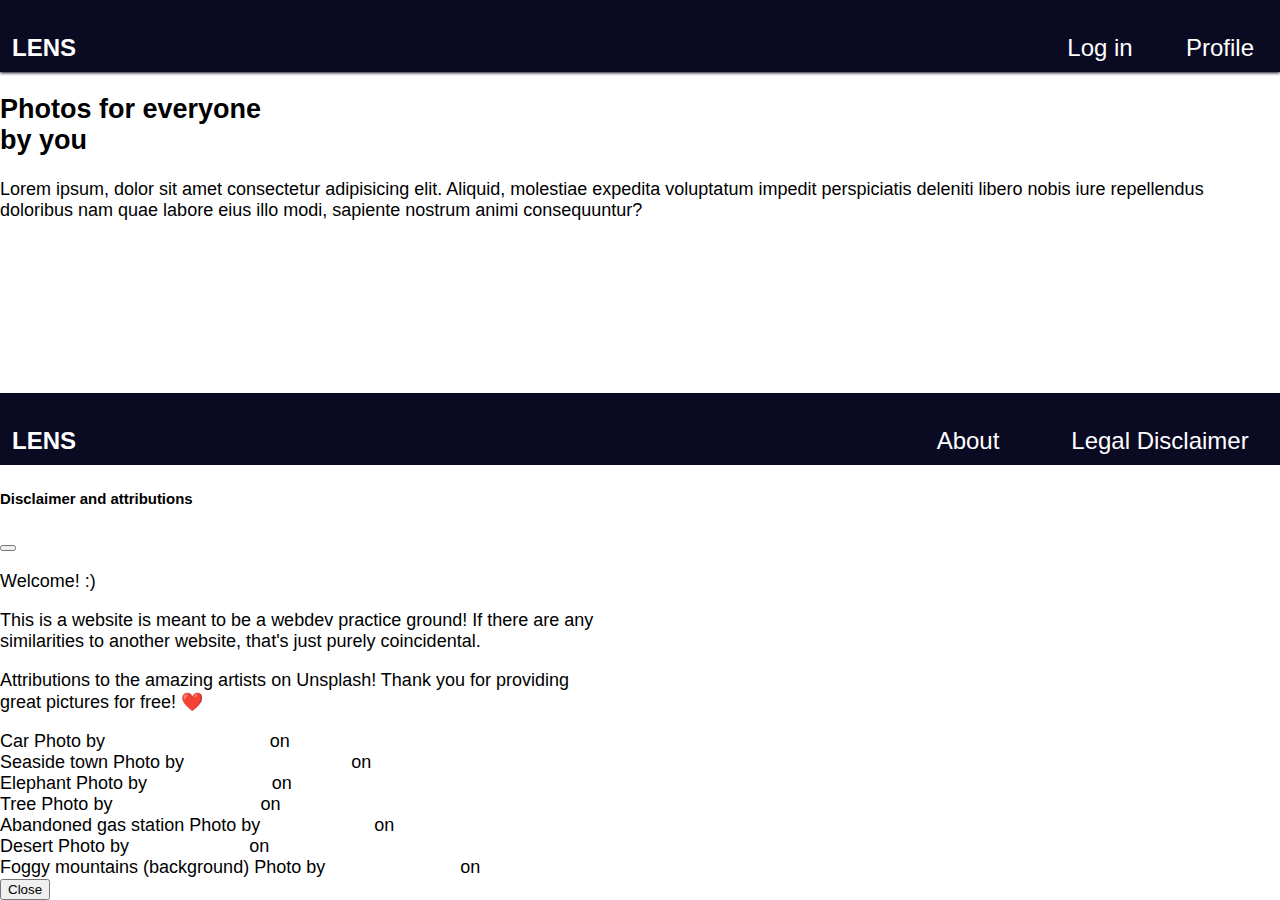
==== about.html @ c486f2ba "new pictures for about.html" ====
<!DOCTYPE html>

<html>

    <head>
        <meta charset="utf-8">
        <meta http-equiv="X-UA-Compatible" content="IE=edge">
        <title>LENS</title>
        <link rel="icon" type="image/x-icon" href="assets/pictures/favicon-camera.ico">
        <meta name="description" content="">
        <meta name="viewport" content="width=device-width, initial-scale=1">
        <link href="https://cdn.jsdelivr.net/npm/bootstrap@5.0.2/dist/css/bootstrap.min.css" rel="stylesheet" 
        integrity="sha384-EVSTQN3/azprG1Anm3QDgpJLIm9Nao0Yz1ztcQTwFspd3yD65VohhpuuCOmLASjC" crossorigin="anonymous">
        <link rel="stylesheet" href="style.css">
    </head>

    <body id="about-body">

        <nav id="nav">
            <ul class="nav-items">
                <li>
                    <p id="nav-logo"><a href="index.html">LENS</a></p>
                </li>
                <li>
                    <p>Log in</p>
                </li>
                <li>
                    <p>Profile</p>
                </li>
            </ul>
        </nav>

        <main class="main-content">

            <div class="row">
                <div class="col-3"></div>
                <div class="col-6">
                    <h2>Photos for everyone<br>by you</h2>
                    <p>Lorem ipsum, dolor sit amet consectetur adipisicing elit. 
                        Aliquid, molestiae expedita voluptatum impedit perspiciatis deleniti libero nobis iure repellendus doloribus 
                        nam quae labore eius illo modi, sapiente nostrum animi consequuntur?</p>
                </div>
                <div class="col-3"></div>
            </div>

        </main>

        <footer class="footer">
            <ul class="footer-items">
                <li>
                    <p>LENS</p>
                </li>
                <li>
                    <p id="footer-about">About</p>
                </li>
                <li> 
                    <p id="footer-legal" data-bs-toggle="modal" data-bs-target="#exampleModal">Legal Disclaimer</p>
                </li>
            </ul>
        </footer>
        <!-- Modal -->
        <div class="modal fade" id="exampleModal" tabindex="-1" aria-labelledby="exampleModalLabel" aria-hidden="true">
            <div class="modal-dialog">
                <div class="modal-content">
                    <div class="modal-header">
                        <h5 class="modal-title" id="exampleModalLabel">Disclaimer and attributions</h5>
                        <button type="button" class="btn-close" data-bs-dismiss="modal" aria-label="Close"></button>
                    </div>
                    <div class="modal-body">
                        <p>Welcome! :)</p>
                        <p>
                            This is a website is meant to be a webdev practice ground!
                            If there are any similarities to another website, that's just purely coincidental.
                        </p>
                        <p>
                            Attributions to the amazing artists on Unsplash!
                            Thank you for providing great pictures for free! &#10084;&#65039;
                        </p>
                        <!-- attributions for the pictures -->
                        Car
                        Photo by <a href="https://unsplash.com/@eugene_tkachenko?utm_source=unsplash&utm_medium=referral&utm_content=creditCopyText">Eugene Tkachenko</a> on 
                        <a href="https://unsplash.com/?utm_source=unsplash&utm_medium=referral&utm_content=creditCopyText">Unsplash</a>
                        <br>
                        Seaside town
                        Photo by <a href="https://unsplash.com/@damiano_baschiera?utm_source=unsplash&utm_medium=referral&utm_content=creditCopyText">Damiano Baschiera</a> on
                        <a href="https://unsplash.com/?utm_source=unsplash&utm_medium=referral&utm_content=creditCopyText">Unsplash</a>
                        <br>
                        Elephant
                        Photo by <a href="https://unsplash.com/@viditgoswami?utm_source=unsplash&utm_medium=referral&utm_content=creditCopyText">Vidit Goswami</a> on
                        <a href="https://unsplash.com/?utm_source=unsplash&utm_medium=referral&utm_content=creditCopyText">Unsplash</a>
                        <br>
                        Tree
                        Photo by <a href="https://unsplash.com/@christianbuehner?utm_source=unsplash&utm_medium=referral&utm_content=creditCopyText">christian buehner</a> on 
                        <a href="https://unsplash.com/?utm_source=unsplash&utm_medium=referral&utm_content=creditCopyText">Unsplash</a>
                        <br>
                        Abandoned gas station
                        Photo by <a href="https://unsplash.com/@joshwithers?utm_source=unsplash&utm_medium=referral&utm_content=creditCopyText">Josh Withers</a> on 
                        <a href="https://unsplash.com/?utm_source=unsplash&utm_medium=referral&utm_content=creditCopyText">Unsplash</a>
                        <br>
                        Desert
                        Photo by <a href="https://unsplash.com/@hasanalmasi?utm_source=unsplash&utm_medium=referral&utm_content=creditCopyText">Hasan Almasi</a> on 
                        <a href="https://unsplash.com/?utm_source=unsplash&utm_medium=referral&utm_content=creditCopyText">Unsplash</a>
                        <br>
                        Foggy mountains (background)
                        Photo by <a href="https://unsplash.com/@samferrara?utm_source=unsplash&utm_medium=referral&utm_content=creditCopyText">Samuel Ferrara</a> on 
                        <a href="https://unsplash.com/?utm_source=unsplash&utm_medium=referral&utm_content=creditCopyText">Unsplash</a>

                    </div>
                    <div class="modal-footer">
                        <button type="button" class="btn btn-secondary" data-bs-dismiss="modal">Close</button>
                    </div>
                </div>
            </div>
        </div>

        <script src="https://cdn.jsdelivr.net/npm/bootstrap@5.0.2/dist/js/bootstrap.bundle.min.js" 
        integrity="sha384-MrcW6ZMFYlzcLA8Nl+NtUVF0sA7MsXsP1UyJoMp4YLEuNSfAP+JcXn/tWtIaxVXM" crossorigin="anonymous"></script>  

    </body>
</html>
---- style.css ----
body, html {
    margin: 0;
    font-family: Helvetica, Arial, sans-serif;
    font-size: 18px;
    height: 100%;
    display: flex;
    flex-direction: column;
}

body {
    background-image: url("assets/pictures/samuel-ferrara-1527pjeb6jg-unsplash.webp");
}

a {
    text-decoration: none;
    color: white;
}

nav {
    position: sticky;
    top: 0;
    box-shadow: 0px 1px 3px 0px #0a0a23;
}

#about-body {
    background-image: none;
}

.nav-items, .footer-items {
    margin: 0;
    padding: 10px 0px 10px 0px;
    list-style: none;
    background-color: #0a0a23;
    color: white;
    display: flex;
}

.nav-items p, .footer-items p {
    margin-bottom: auto;
}

.nav-items p:hover, .footer-items p:hover, .footer-items a:hover, .nav-items a:hover {
    color: #4f9cff;
    transition-duration: 0.5s;
}

.nav-items li, .footer-items li {
    display: inline-flex;
    flex-grow: 1;
    font-size: 24px;
}

.nav-items li:first-child, .footer-items li:first-child {
    justify-content: flex-start;
    padding-left: 0.5em;
    font-weight: 700;
}

.nav-items li:not(:first-child) {
    justify-content: center;
    max-width: 5em;
}

.main-content {
    flex: 1 0 auto;
}

.footer-items li:not(:first-child) {
    justify-content: center;
}

.footer-items li:nth-child(2) {
    max-width: 6em;
}

.footer-items li:last-child {
    max-width: 10em;
}

#footer-legal, #footer-about {
    margin-bottom: auto;
}

#footer-legal:hover, #footer-about:hover, #nav-logo:hover {
    cursor: pointer;
}

.modal-dialog {
    max-width: 600px;
}

.text-middle {
    color: white;
    font-size: 2em;
    font-weight: 800;
    text-align: center;
}

.img-thumbnail {
    background-color: rgba(240, 240, 240, 0.85);
    box-shadow: 0px 0px 10px 0px #0a0a23;
}
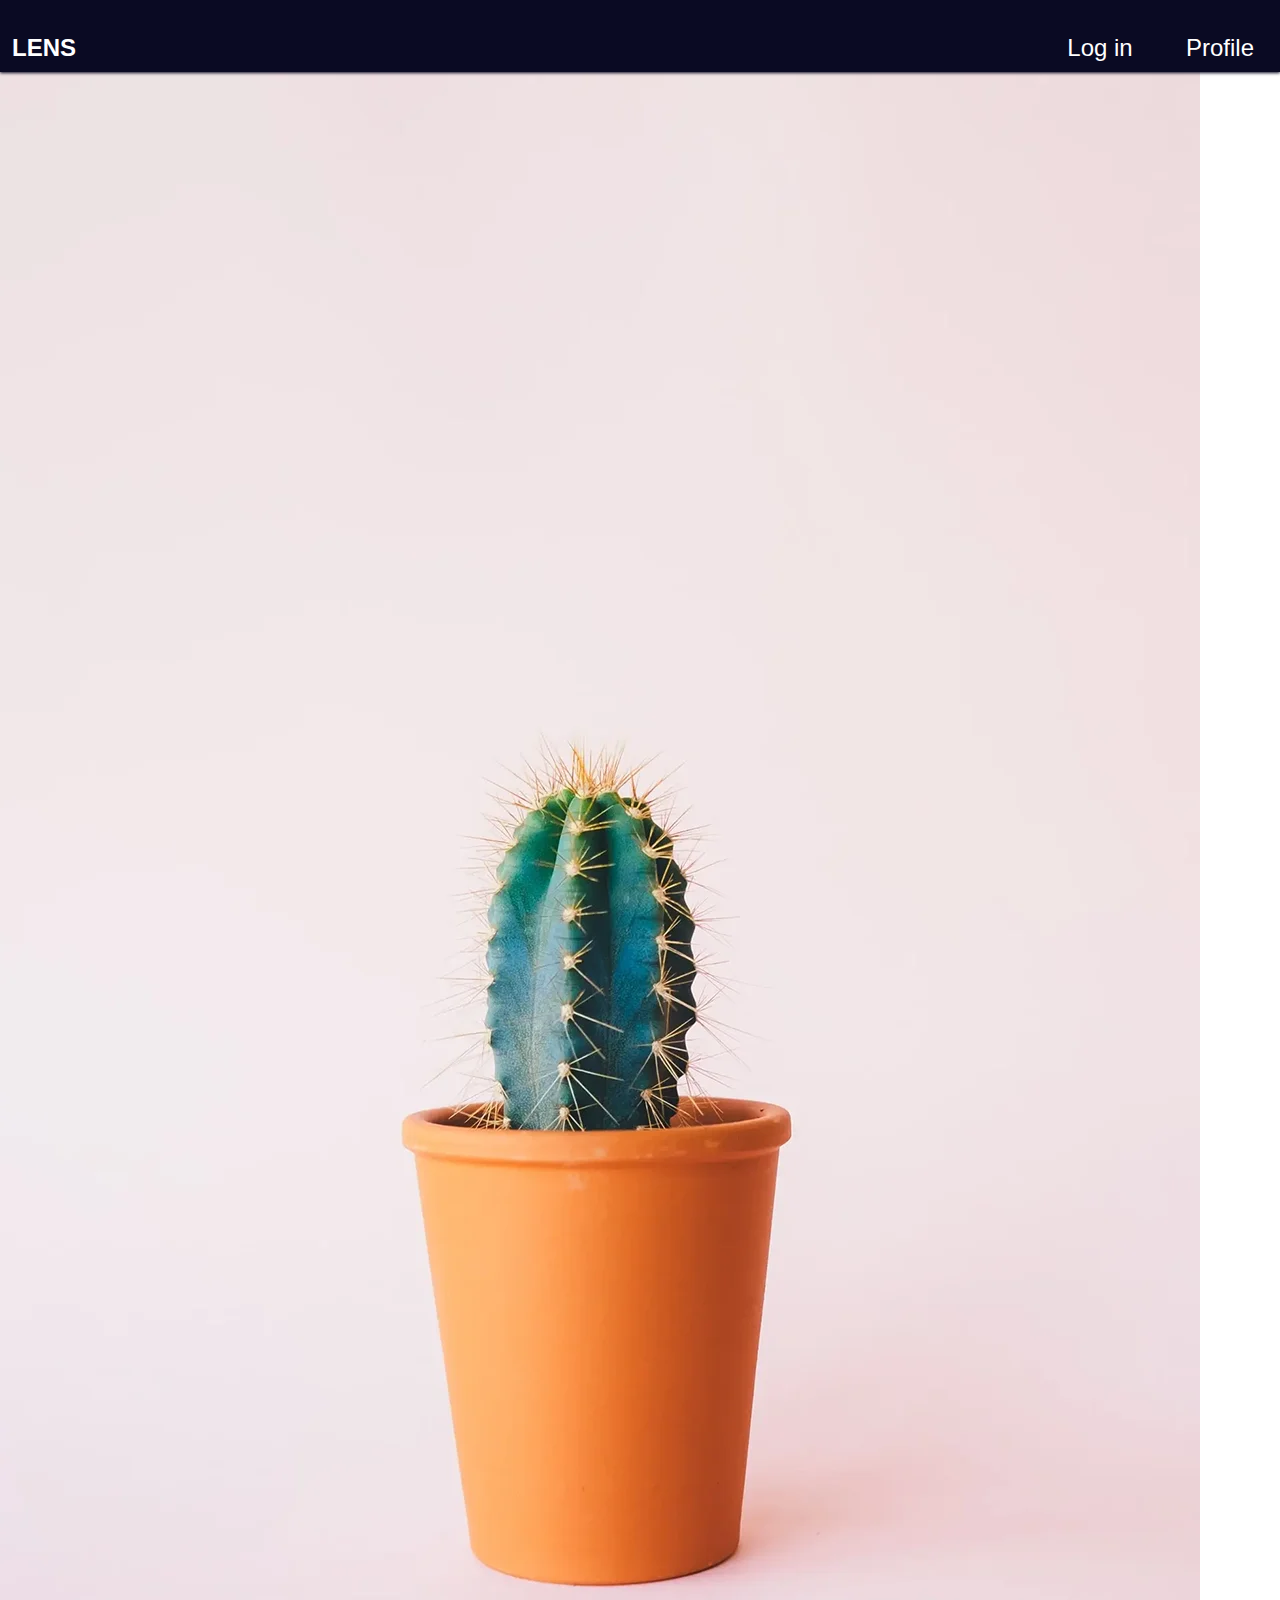
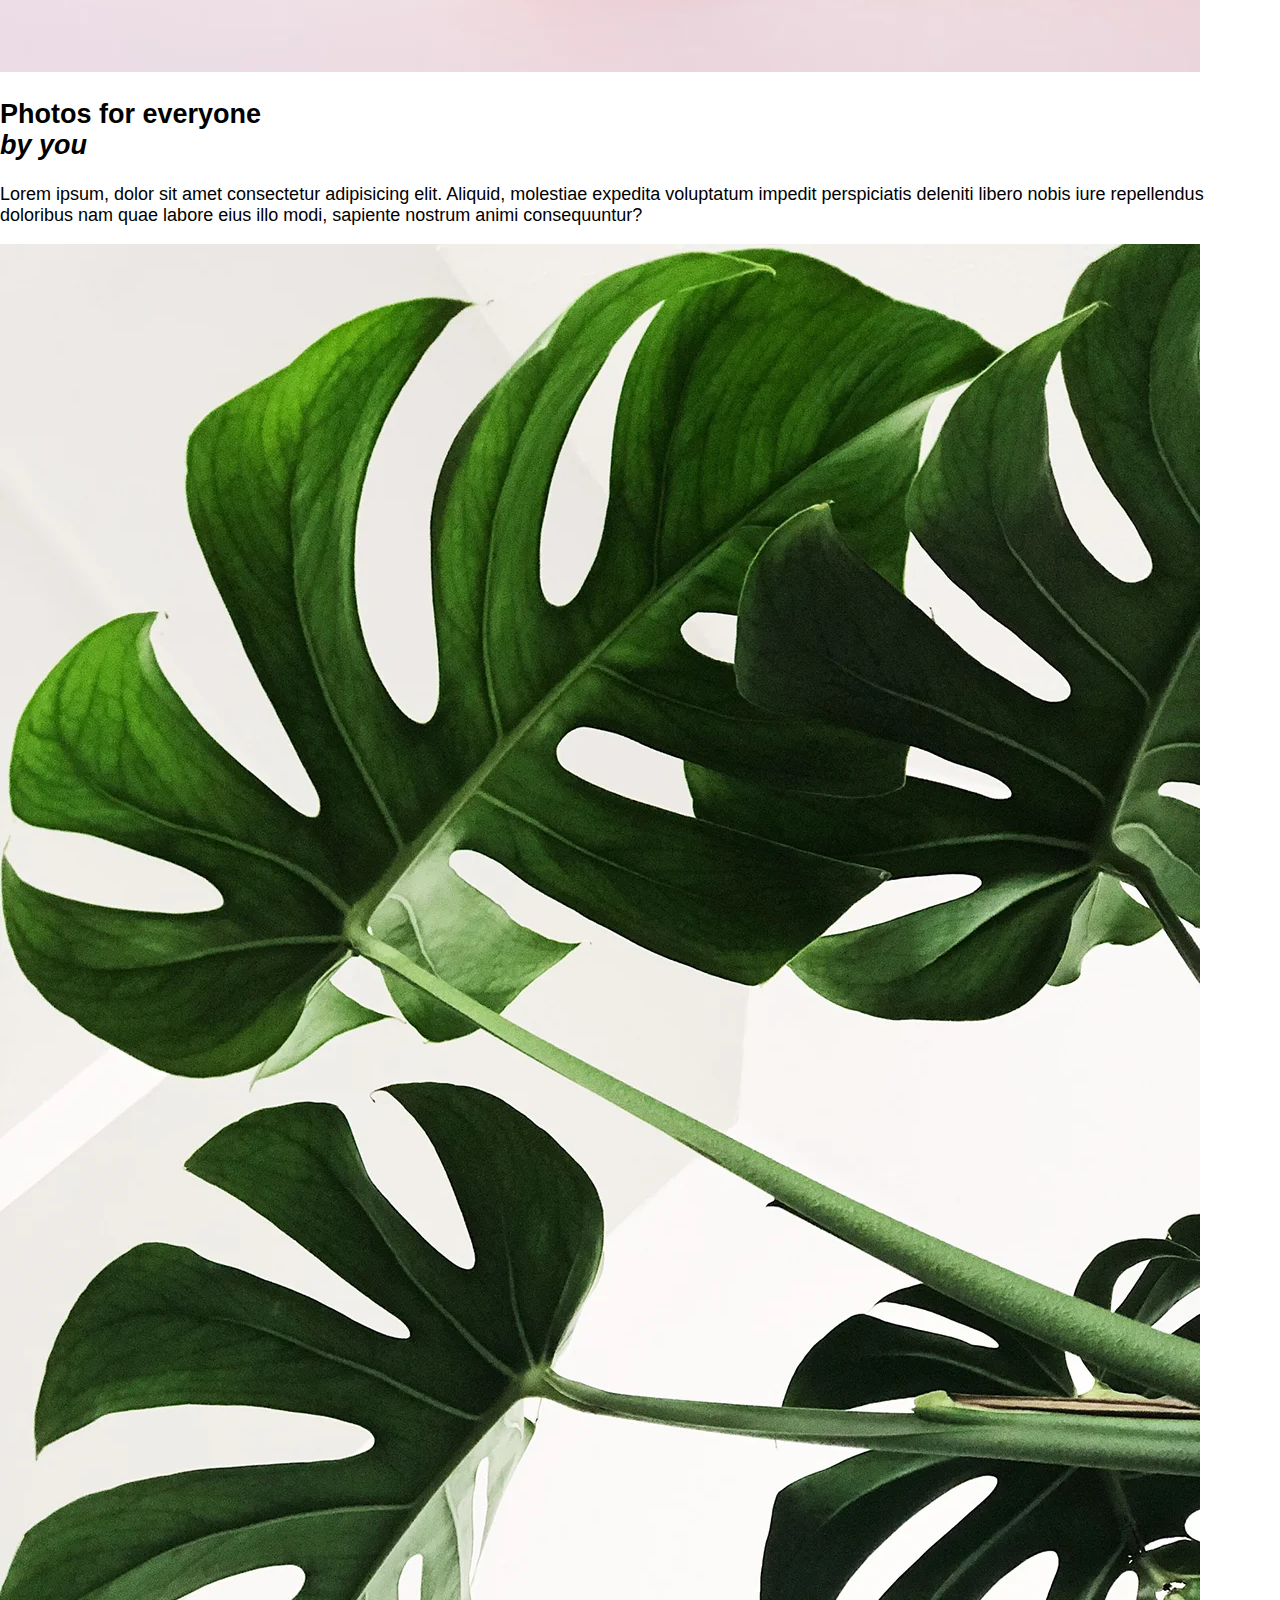
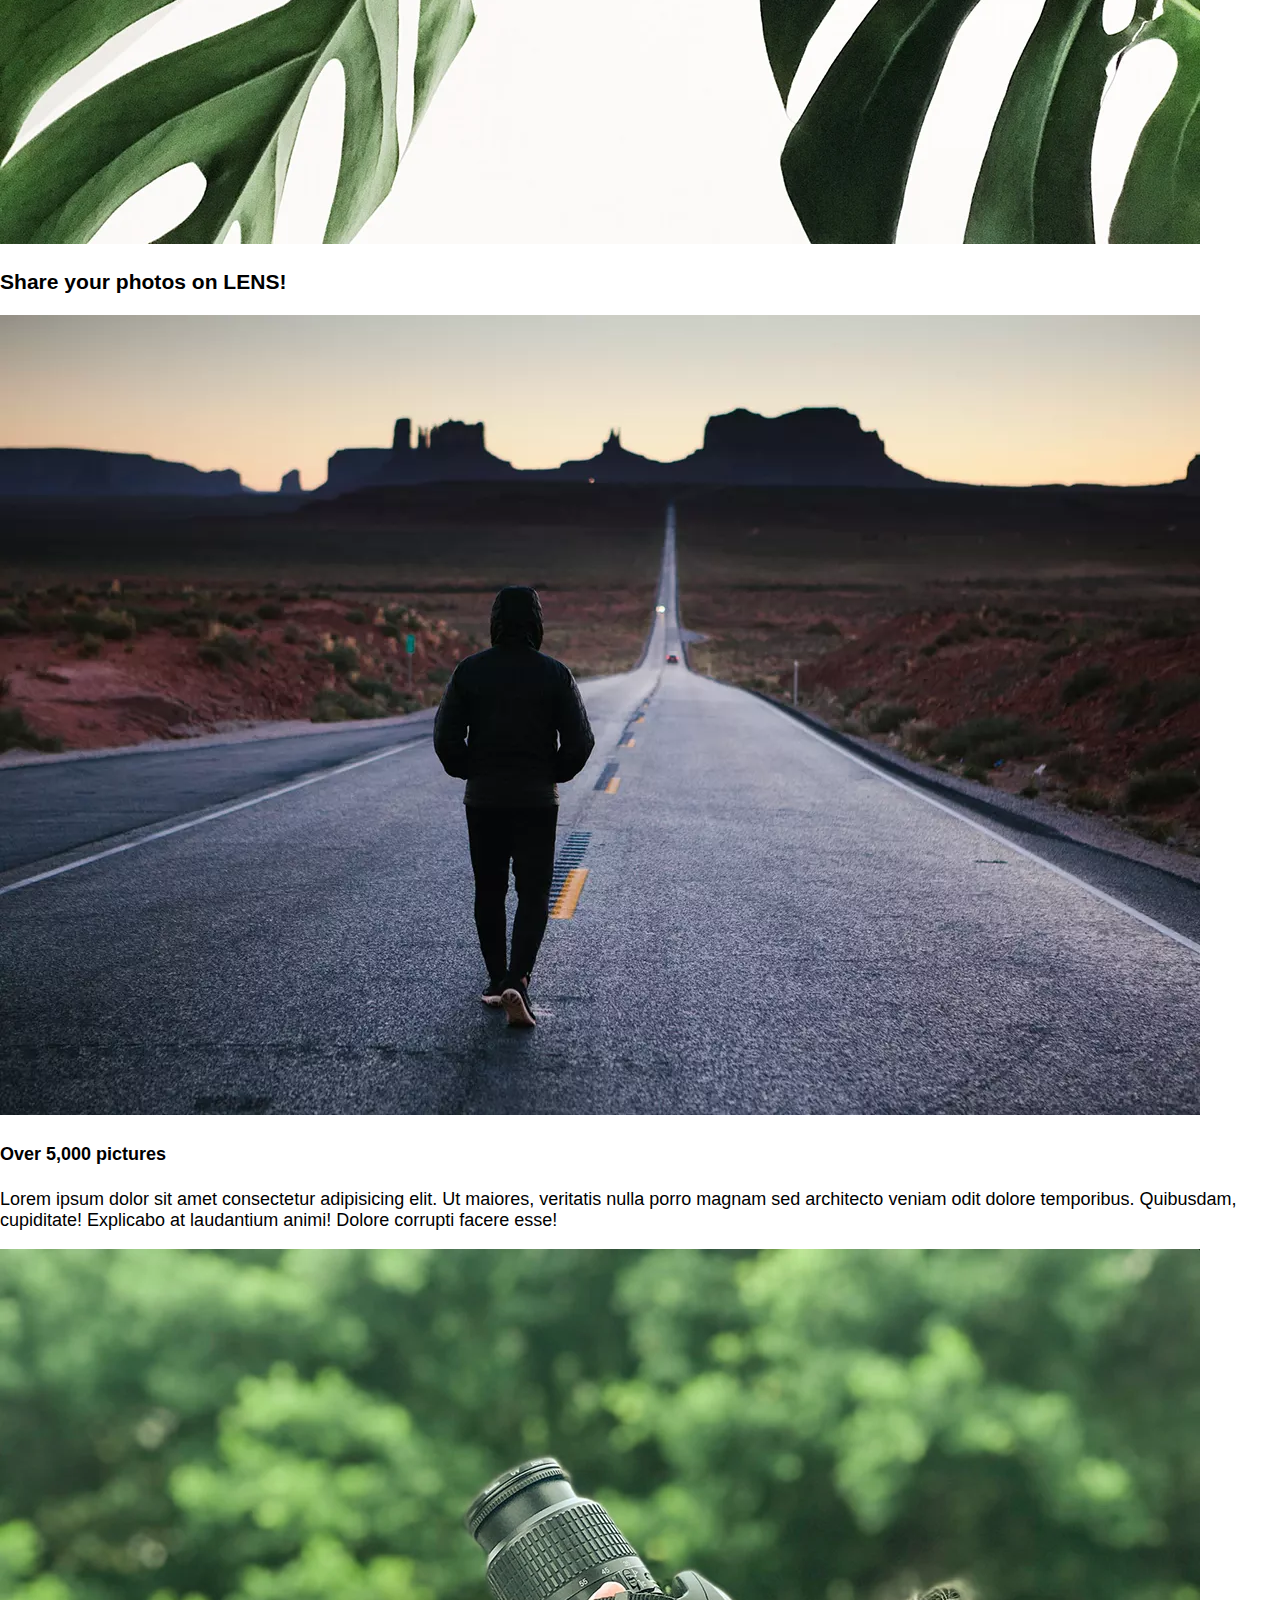
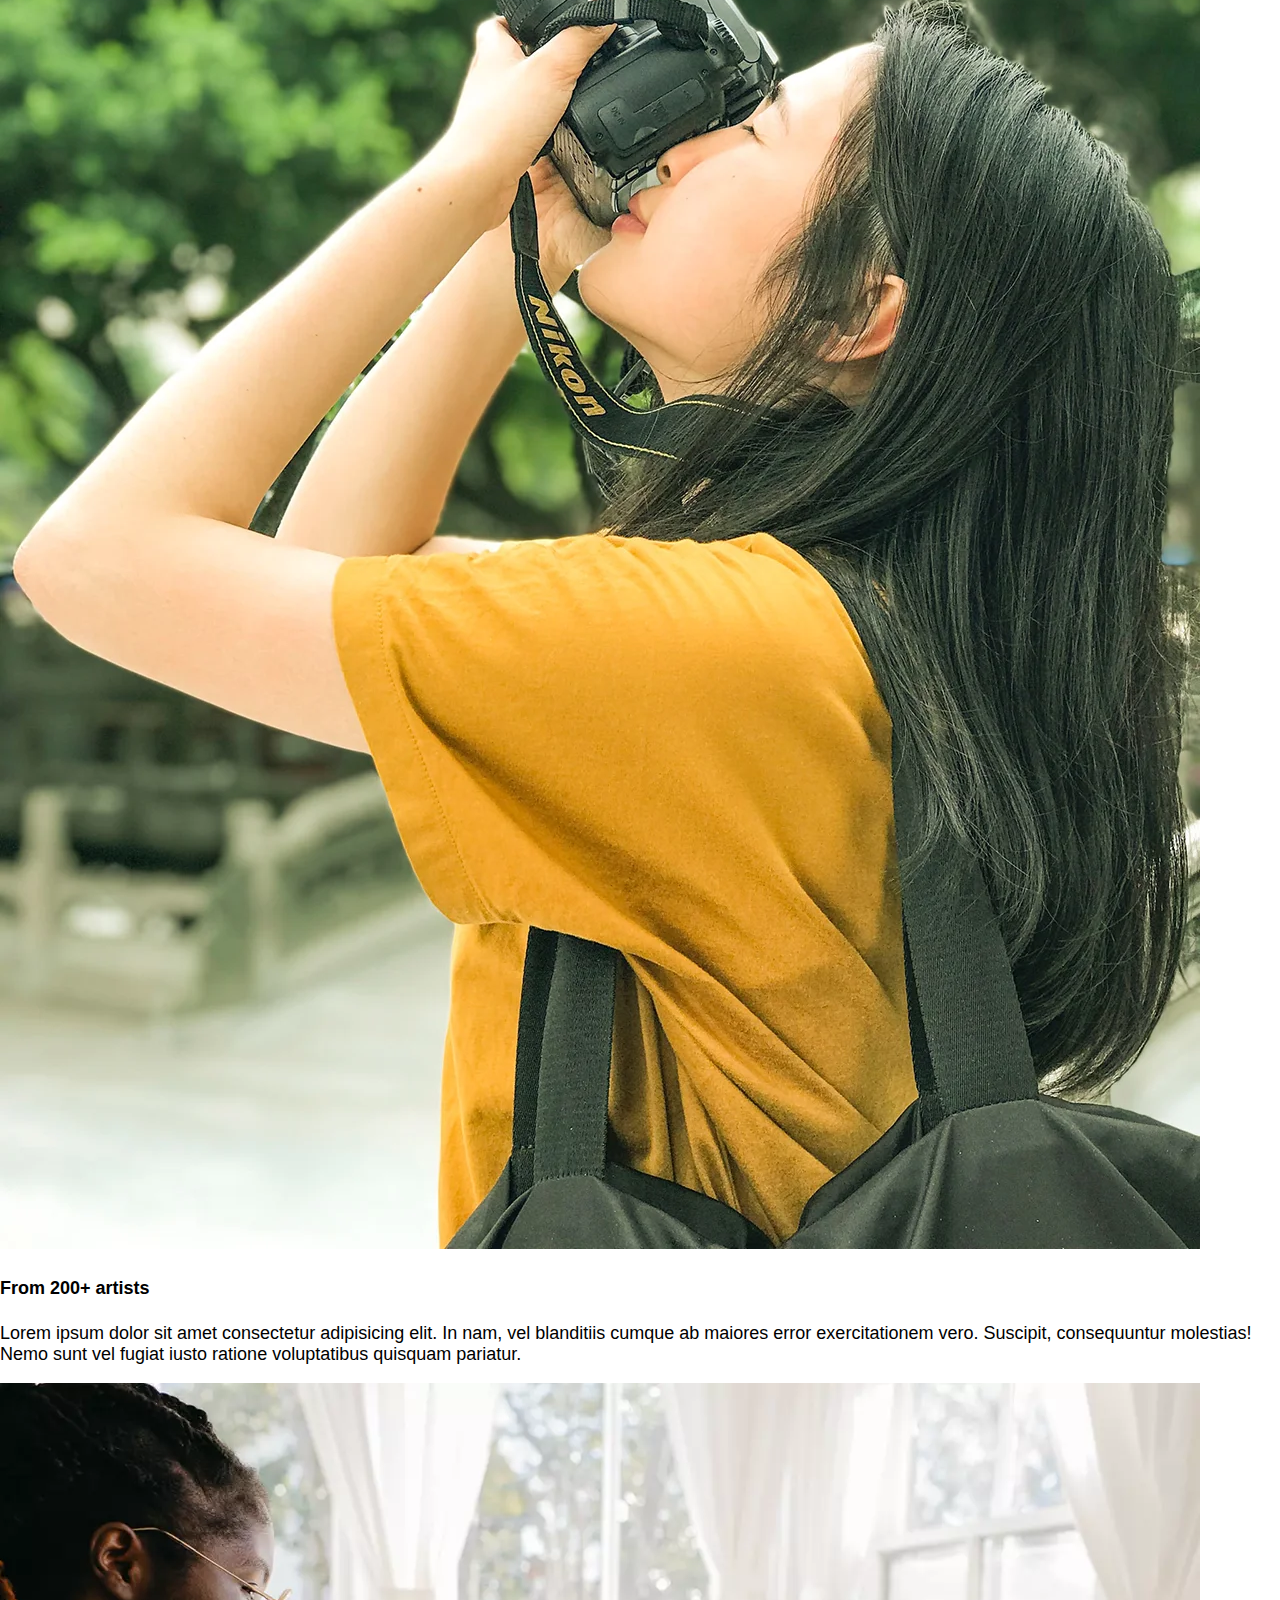
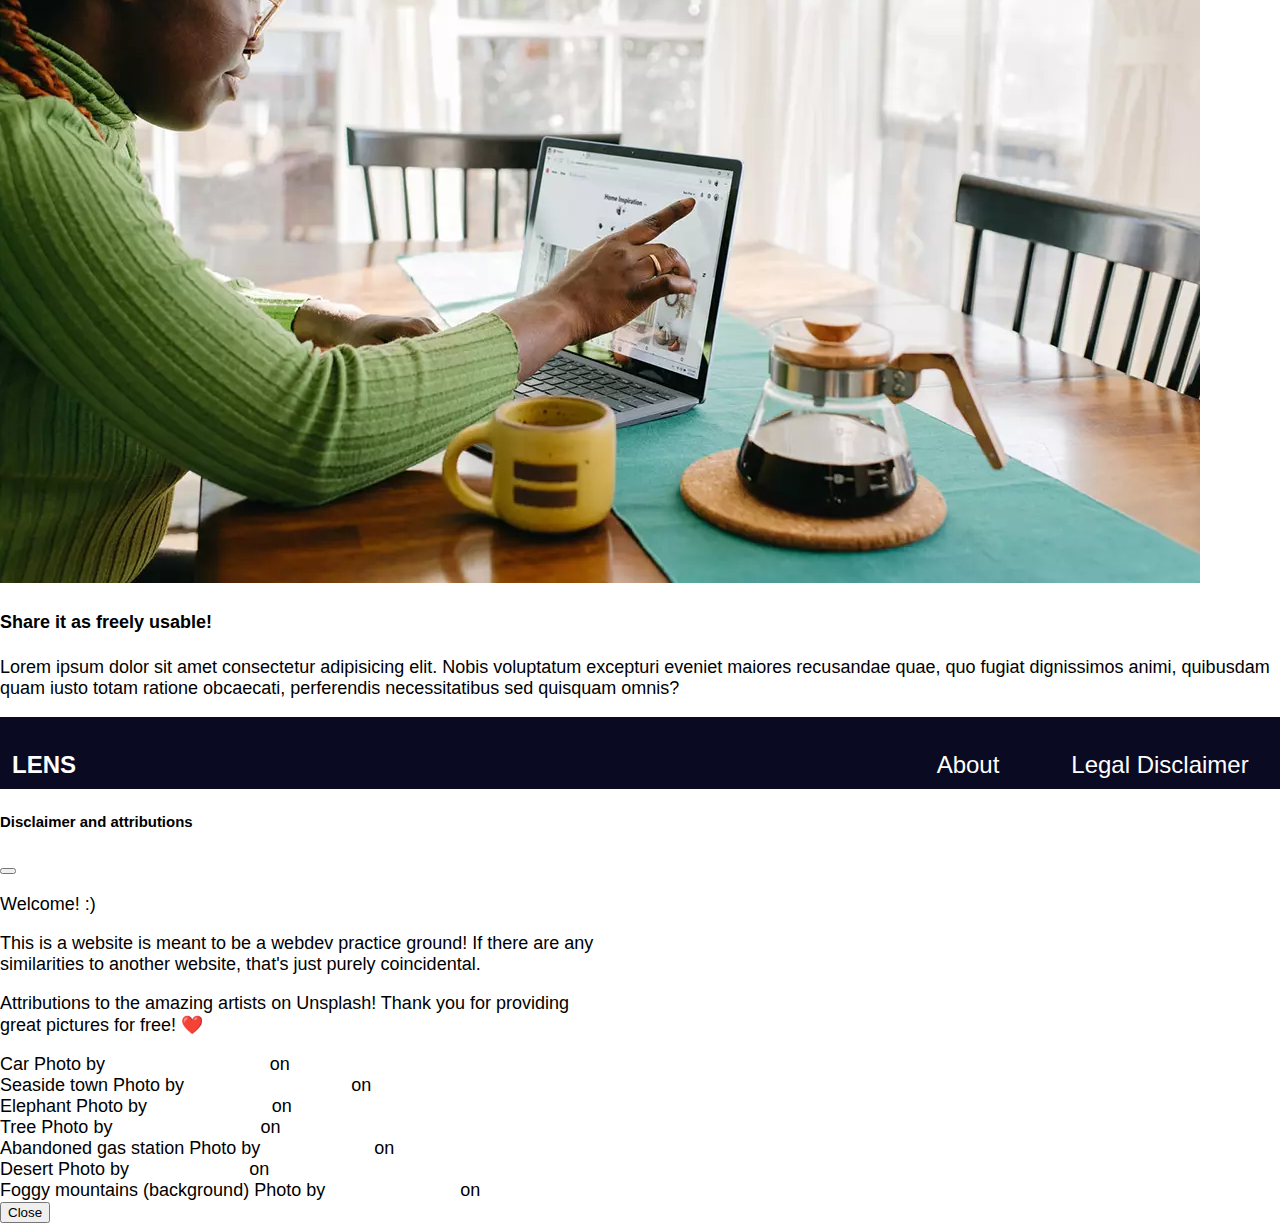
==== commit 531ac179: "started about page" ====
--- a/about.html
+++ b/about.html
@@ -32,15 +32,42 @@
 
         <main class="main-content">
 
-            <div class="row">
-                <div class="col-3"></div>
-                <div class="col-6">
-                    <h2>Photos for everyone<br>by you</h2>
+            <div class="row mt-5 justify-content-around">
+                <div class="col-2">
+                    <img class="img-fluid" src="assets/pictures/annie-spratt-fbAnIjhrOL4-unsplash.webp" alt="">
+                </div>
+                <div class="col-5">
+                    <h2 class="mb-3 fw-bold">Photos for everyone<br><em>by you</em></h2>
                     <p>Lorem ipsum, dolor sit amet consectetur adipisicing elit. 
                         Aliquid, molestiae expedita voluptatum impedit perspiciatis deleniti libero nobis iure repellendus doloribus 
                         nam quae labore eius illo modi, sapiente nostrum animi consequuntur?</p>
                 </div>
-                <div class="col-3"></div>
+                <div class="col-2">
+                    <img class="img-fluid" src="assets/pictures/chris-lee-70l1tDAI6rM-unsplash.webp" alt="">
+                </div>
+            </div>
+
+            <h3 class="mt-5 mb-5 text-center fw-bold">Share your photos on LENS!</h3>
+
+            <div class="row mt-5 justify-content-evenly">
+                <div class="col-3">
+                    <img class="img-fluid mb-2" src="assets/pictures/tegan-mierle-ioyEITUD2G8-unsplash.webp" alt="">
+                    <h4 class="fw-bold">Over 5,000 pictures</h4>
+                    <p>Lorem ipsum dolor sit amet consectetur adipisicing elit. Ut maiores, veritatis nulla porro magnam sed architecto veniam odit dolore temporibus. 
+                        Quibusdam, cupiditate! Explicabo at laudantium animi! Dolore corrupti facere esse!</p>
+                </div>
+                <div class="col-3">
+                    <img class="img-fluid mb-2" src="assets/pictures/li-shanting-AGy0SxTzqr8-unsplash.webp" alt="">
+                    <h4 class="fw-bold">From 200+ artists</h4>
+                    <p>Lorem ipsum dolor sit amet consectetur adipisicing elit. In nam, vel blanditiis cumque ab maiores error exercitationem vero. 
+                        Suscipit, consequuntur molestias! Nemo sunt vel fugiat iusto ratione voluptatibus quisquam pariatur.</p>
+                </div>
+                <div class="col-3">
+                    <img class="img-fluid mb-2" src="assets/pictures/windows-Y2ravKRtQZ0-unsplash.webp" alt="">
+                    <h4 class="fw-bold">Share it as freely usable!</h4>
+                    <p>Lorem ipsum dolor sit amet consectetur adipisicing elit. Nobis voluptatum excepturi eveniet maiores recusandae quae, 
+                        quo fugiat dignissimos animi, quibusdam quam iusto totam ratione obcaecati, perferendis necessitatibus sed quisquam omnis?</p>
+                </div>
             </div>
 
         </main>
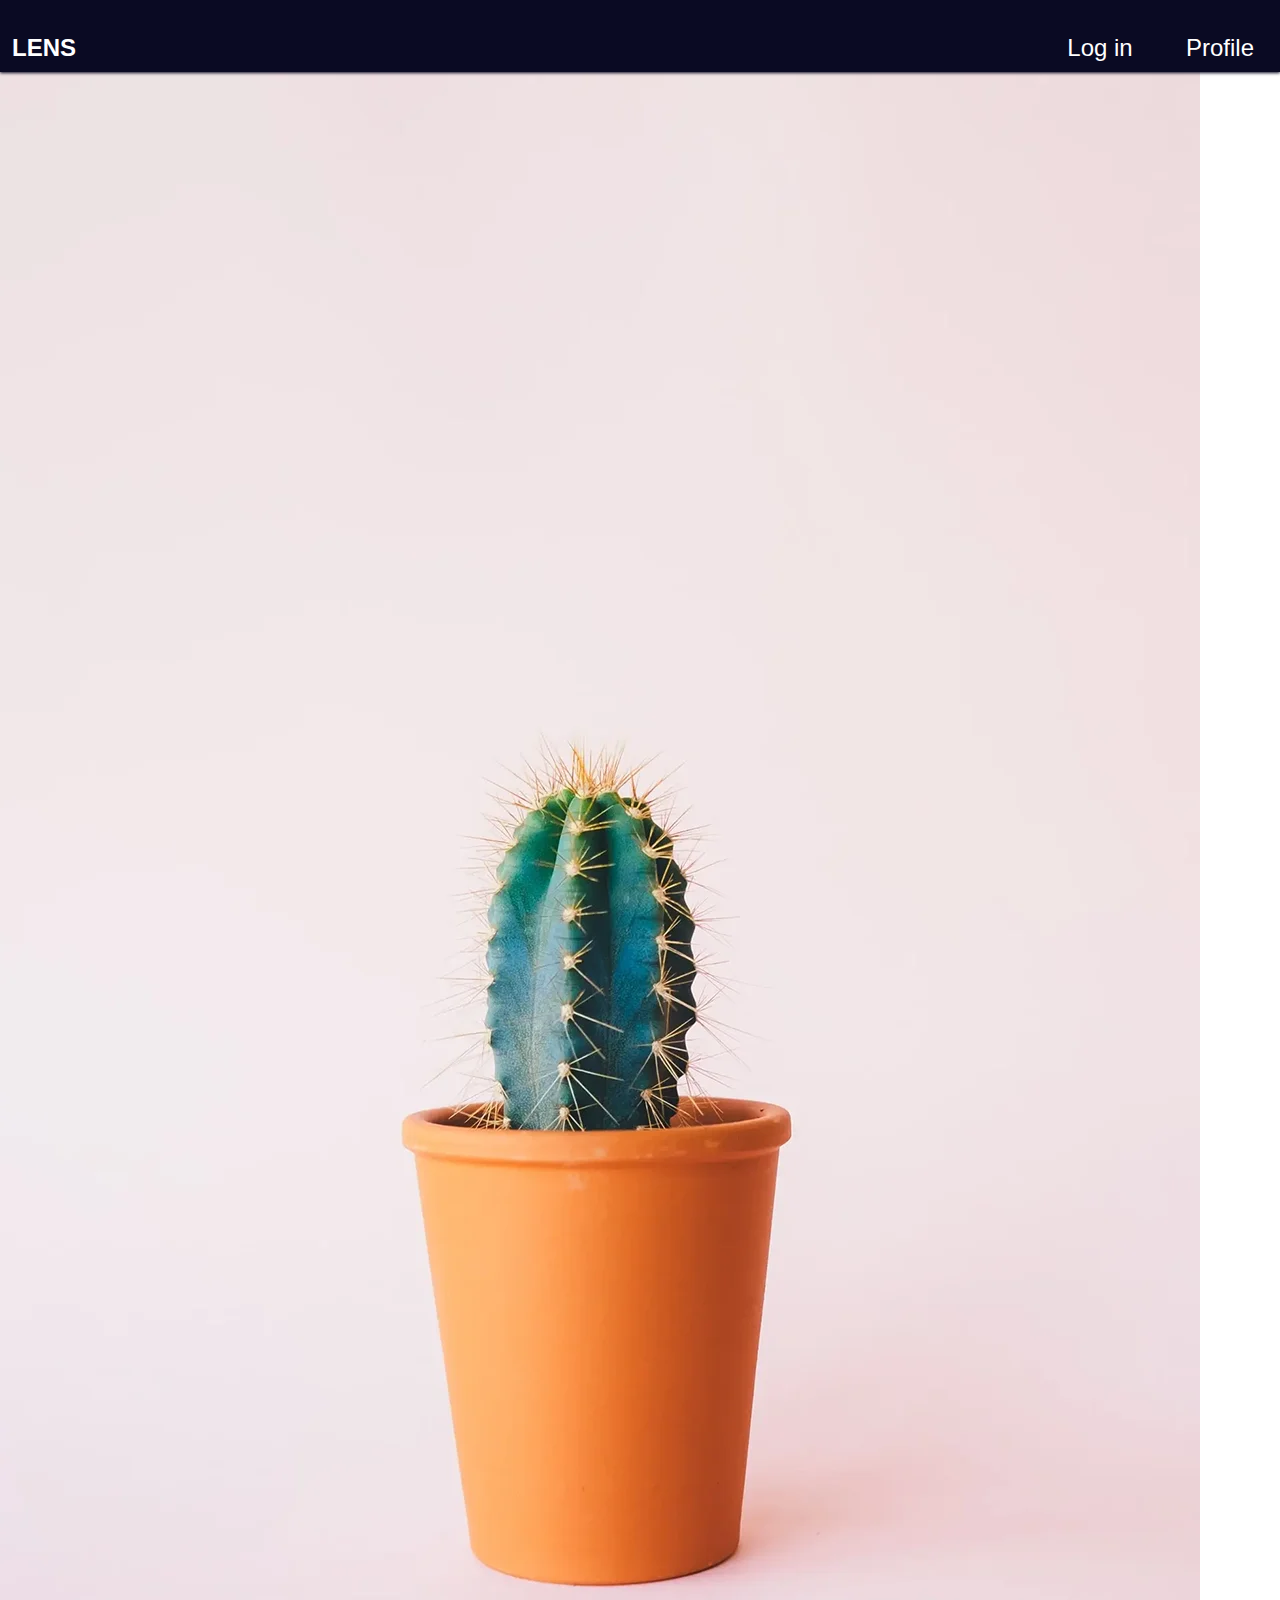
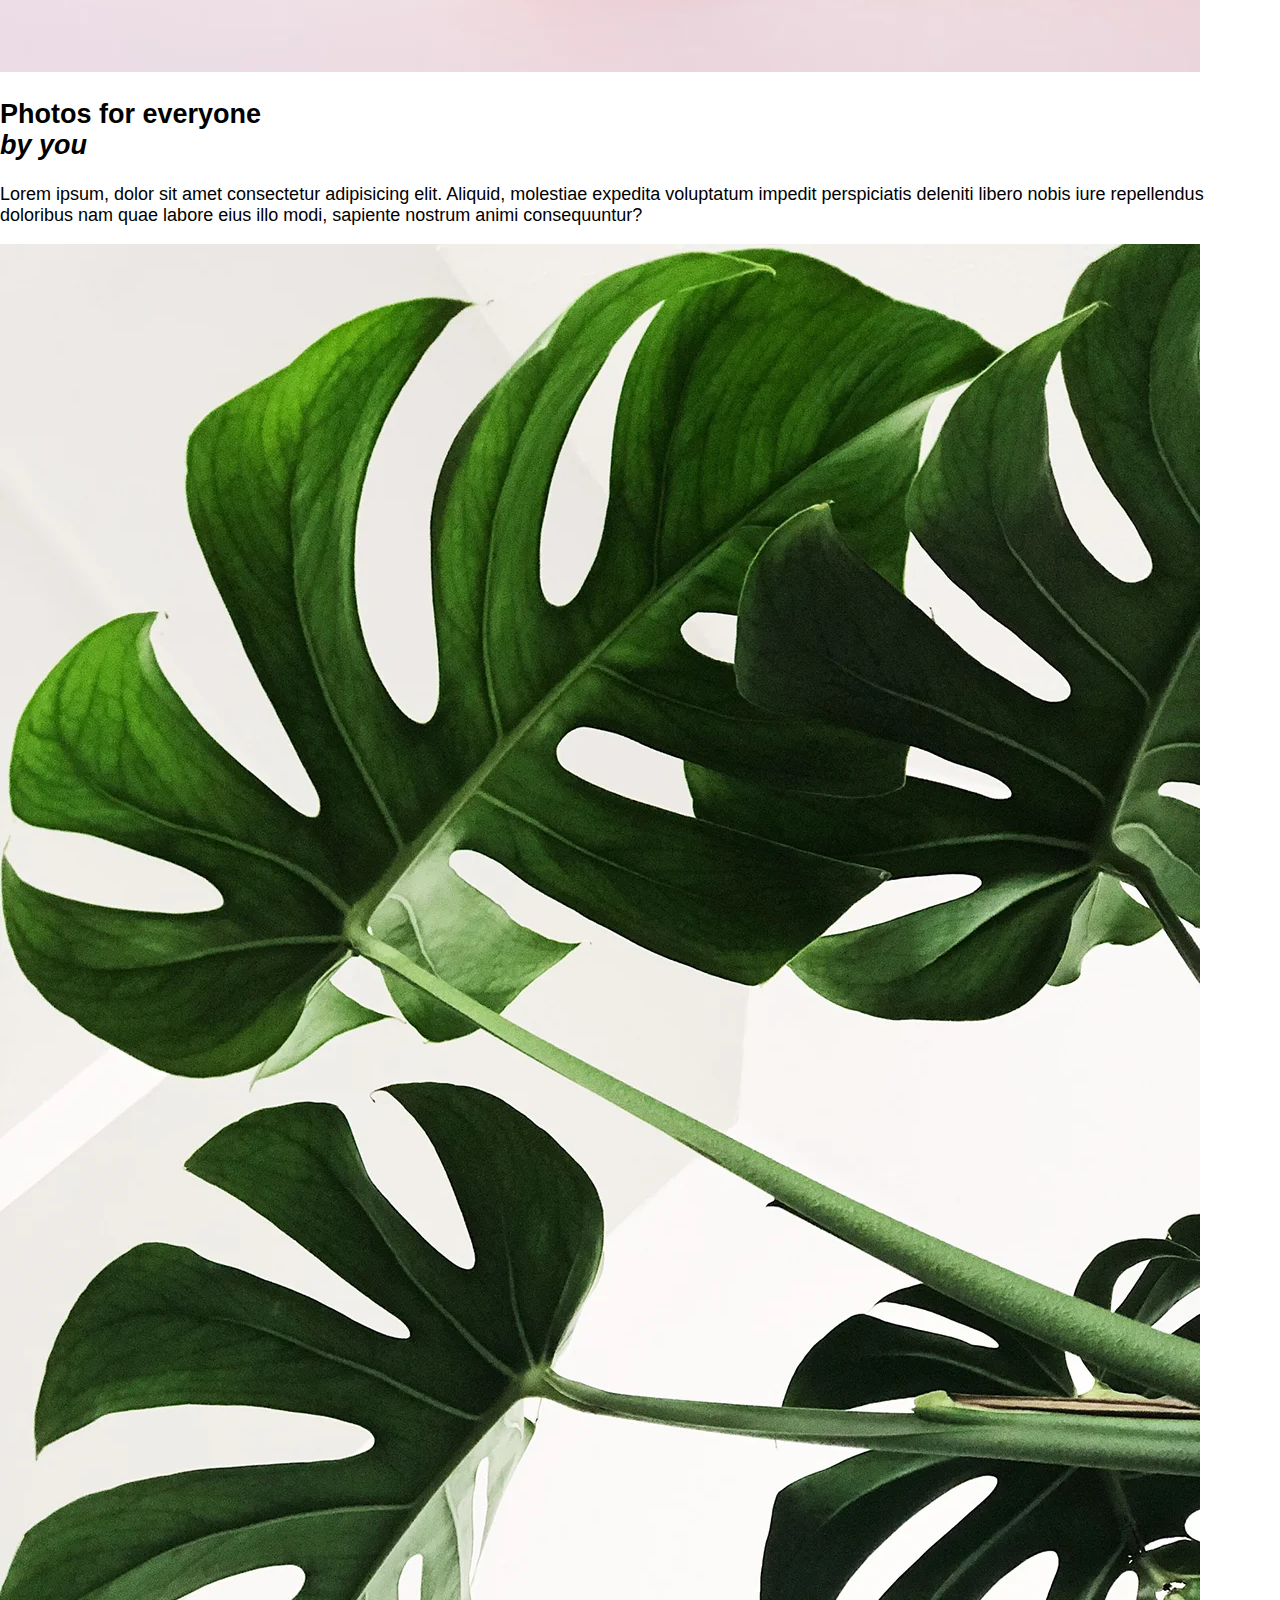
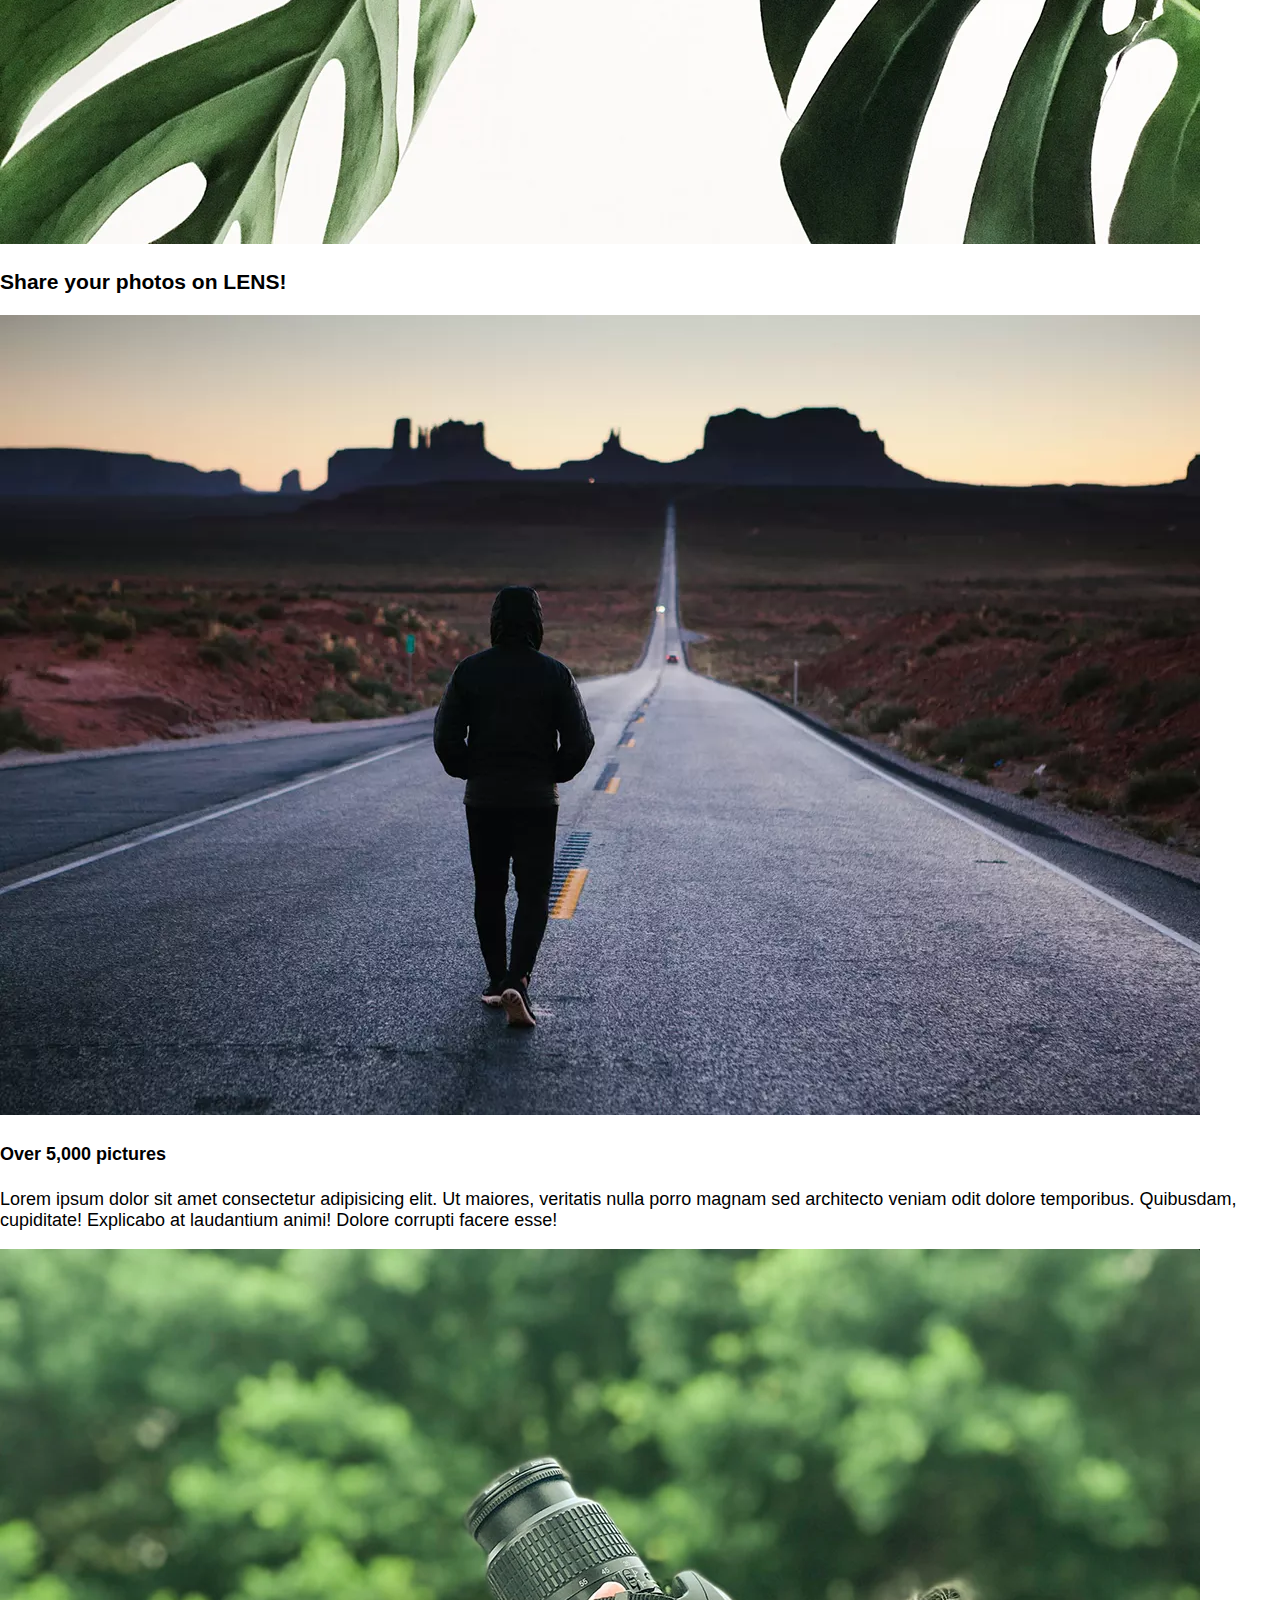
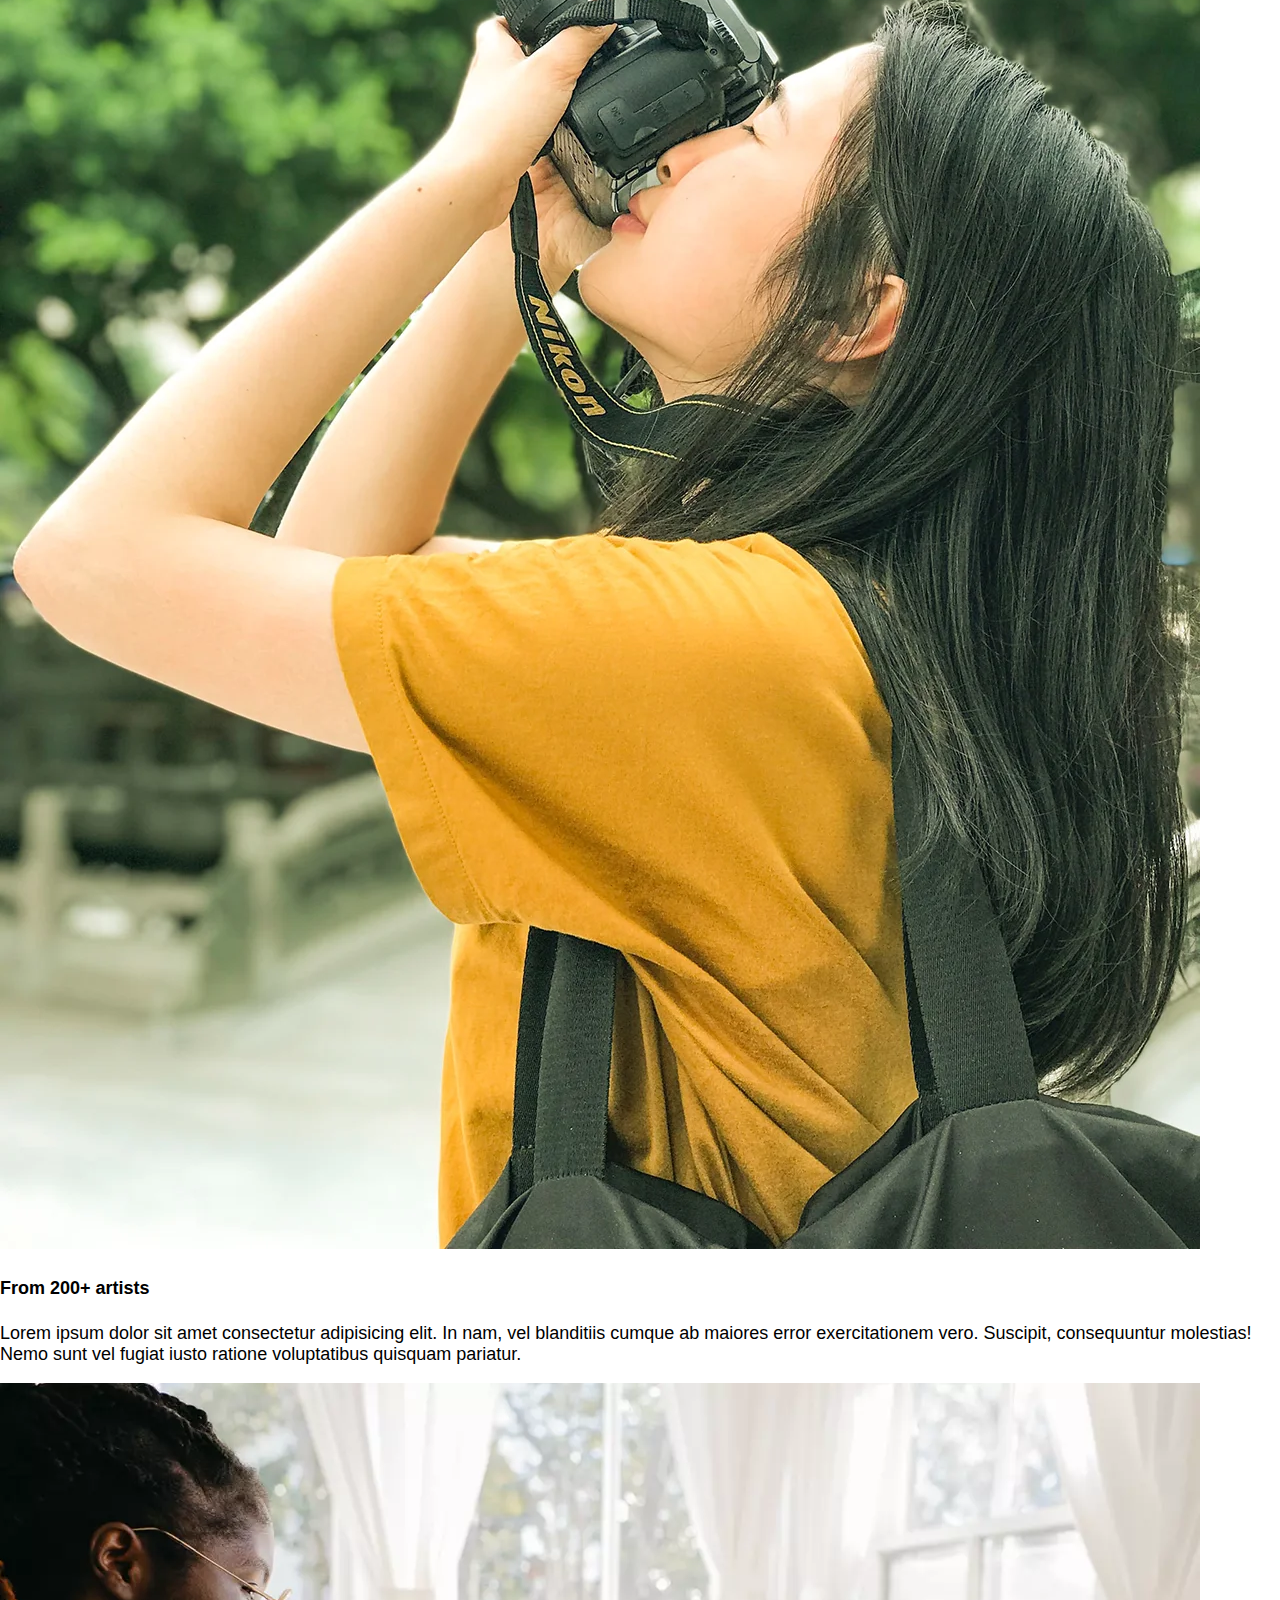
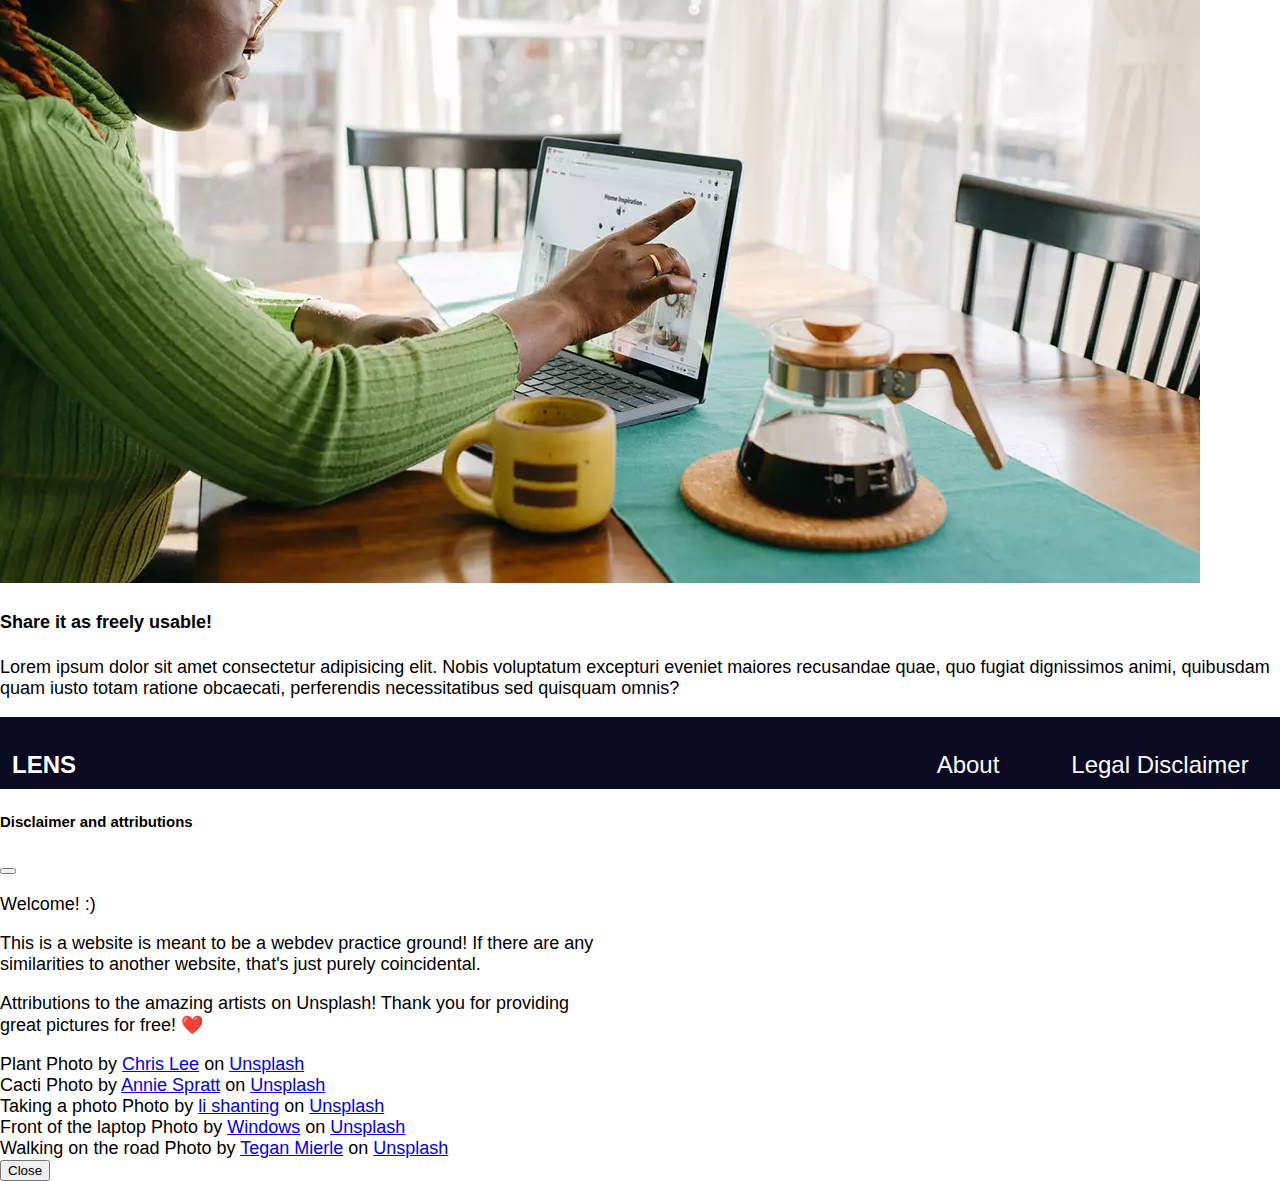
==== commit 39f3e18a: "fixed links + margin" ====
--- a/about.html
+++ b/about.html
@@ -31,45 +31,48 @@
         </nav>
 
         <main class="main-content">
-
-            <div class="row mt-5 justify-content-around">
-                <div class="col-2">
-                    <img class="img-fluid" src="assets/pictures/annie-spratt-fbAnIjhrOL4-unsplash.webp" alt="">
+            <section>
+                <div class="row mt-5 me-0 justify-content-around">
+                    <div class="col-2">
+                        <img class="img-fluid" src="assets/pictures/annie-spratt-fbAnIjhrOL4-unsplash.webp" alt="">
+                    </div>
+                    <div class="col-5">
+                        <h2 class="mb-3 fw-bold">Photos for everyone<br><em>by you</em></h2>
+                        <p>Lorem ipsum, dolor sit amet consectetur adipisicing elit. 
+                            Aliquid, molestiae expedita voluptatum impedit perspiciatis deleniti libero nobis iure repellendus doloribus 
+                            nam quae labore eius illo modi, sapiente nostrum animi consequuntur?</p>
+                    </div>
+                    <div class="col-2">
+                        <img class="img-fluid" src="assets/pictures/chris-lee-70l1tDAI6rM-unsplash.webp" alt="">
+                    </div>
                 </div>
-                <div class="col-5">
-                    <h2 class="mb-3 fw-bold">Photos for everyone<br><em>by you</em></h2>
-                    <p>Lorem ipsum, dolor sit amet consectetur adipisicing elit. 
-                        Aliquid, molestiae expedita voluptatum impedit perspiciatis deleniti libero nobis iure repellendus doloribus 
-                        nam quae labore eius illo modi, sapiente nostrum animi consequuntur?</p>
+            </section>
+            
+            <h3 class="mt-5 mb-5 text-center fw-bold">Share your photos on LENS!</h3>
+            
+            <section>
+                <div class="row mt-5 me-0 justify-content-evenly">
+                    <div class="col-3">
+                        <img class="img-fluid mb-3" src="assets/pictures/tegan-mierle-ioyEITUD2G8-unsplash.webp" alt="">
+                        <h4 class="fw-bold">Over 5,000 pictures</h4>
+                        <p>Lorem ipsum dolor sit amet consectetur adipisicing elit. Ut maiores, veritatis nulla porro magnam sed architecto veniam odit dolore temporibus. 
+                            Quibusdam, cupiditate! Explicabo at laudantium animi! Dolore corrupti facere esse!</p>
+                    </div>
+                    <div class="col-3">
+                        <img class="img-fluid mb-3" src="assets/pictures/li-shanting-AGy0SxTzqr8-unsplash.webp" alt="">
+                        <h4 class="fw-bold">From 200+ artists</h4>
+                        <p>Lorem ipsum dolor sit amet consectetur adipisicing elit. In nam, vel blanditiis cumque ab maiores error exercitationem vero. 
+                            Suscipit, consequuntur molestias! Nemo sunt vel fugiat iusto ratione voluptatibus quisquam pariatur.</p>
+                    </div>
+                    <div class="col-3">
+                        <img class="img-fluid mb-3" src="assets/pictures/windows-Y2ravKRtQZ0-unsplash.webp" alt="">
+                        <h4 class="fw-bold">Share it as freely usable!</h4>
+                        <p>Lorem ipsum dolor sit amet consectetur adipisicing elit. Nobis voluptatum excepturi eveniet maiores recusandae quae, 
+                            quo fugiat dignissimos animi, quibusdam quam iusto totam ratione obcaecati, perferendis necessitatibus sed quisquam omnis?</p>
+                    </div>
                 </div>
-                <div class="col-2">
-                    <img class="img-fluid" src="assets/pictures/chris-lee-70l1tDAI6rM-unsplash.webp" alt="">
-                </div>
-            </div>
-
-            <h3 class="mt-5 mb-5 text-center fw-bold">Share your photos on LENS!</h3>
-
-            <div class="row mt-5 justify-content-evenly">
-                <div class="col-3">
-                    <img class="img-fluid mb-2" src="assets/pictures/tegan-mierle-ioyEITUD2G8-unsplash.webp" alt="">
-                    <h4 class="fw-bold">Over 5,000 pictures</h4>
-                    <p>Lorem ipsum dolor sit amet consectetur adipisicing elit. Ut maiores, veritatis nulla porro magnam sed architecto veniam odit dolore temporibus. 
-                        Quibusdam, cupiditate! Explicabo at laudantium animi! Dolore corrupti facere esse!</p>
-                </div>
-                <div class="col-3">
-                    <img class="img-fluid mb-2" src="assets/pictures/li-shanting-AGy0SxTzqr8-unsplash.webp" alt="">
-                    <h4 class="fw-bold">From 200+ artists</h4>
-                    <p>Lorem ipsum dolor sit amet consectetur adipisicing elit. In nam, vel blanditiis cumque ab maiores error exercitationem vero. 
-                        Suscipit, consequuntur molestias! Nemo sunt vel fugiat iusto ratione voluptatibus quisquam pariatur.</p>
-                </div>
-                <div class="col-3">
-                    <img class="img-fluid mb-2" src="assets/pictures/windows-Y2ravKRtQZ0-unsplash.webp" alt="">
-                    <h4 class="fw-bold">Share it as freely usable!</h4>
-                    <p>Lorem ipsum dolor sit amet consectetur adipisicing elit. Nobis voluptatum excepturi eveniet maiores recusandae quae, 
-                        quo fugiat dignissimos animi, quibusdam quam iusto totam ratione obcaecati, perferendis necessitatibus sed quisquam omnis?</p>
-                </div>
-            </div>
-
+            </section>
+            
         </main>
 
         <footer class="footer">
@@ -104,32 +107,24 @@
                             Thank you for providing great pictures for free! &#10084;&#65039;
                         </p>
                         <!-- attributions for the pictures -->
-                        Car
-                        Photo by <a href="https://unsplash.com/@eugene_tkachenko?utm_source=unsplash&utm_medium=referral&utm_content=creditCopyText">Eugene Tkachenko</a> on 
+                        Plant
+                        Photo by <a href="https://unsplash.com/@chrisleeiam?utm_source=unsplash&utm_medium=referral&utm_content=creditCopyText">Chris Lee</a> on 
                         <a href="https://unsplash.com/?utm_source=unsplash&utm_medium=referral&utm_content=creditCopyText">Unsplash</a>
                         <br>
-                        Seaside town
-                        Photo by <a href="https://unsplash.com/@damiano_baschiera?utm_source=unsplash&utm_medium=referral&utm_content=creditCopyText">Damiano Baschiera</a> on
+                        Cacti
+                        Photo by <a href="https://unsplash.com/@anniespratt?utm_source=unsplash&utm_medium=referral&utm_content=creditCopyText">Annie Spratt</a> on 
                         <a href="https://unsplash.com/?utm_source=unsplash&utm_medium=referral&utm_content=creditCopyText">Unsplash</a>
                         <br>
-                        Elephant
-                        Photo by <a href="https://unsplash.com/@viditgoswami?utm_source=unsplash&utm_medium=referral&utm_content=creditCopyText">Vidit Goswami</a> on
+                        Taking a photo
+                        Photo by <a href="https://unsplash.com/@simoncating?utm_source=unsplash&utm_medium=referral&utm_content=creditCopyText">li shanting</a> on 
                         <a href="https://unsplash.com/?utm_source=unsplash&utm_medium=referral&utm_content=creditCopyText">Unsplash</a>
                         <br>
-                        Tree
-                        Photo by <a href="https://unsplash.com/@christianbuehner?utm_source=unsplash&utm_medium=referral&utm_content=creditCopyText">christian buehner</a> on 
+                        Front of the laptop
+                        Photo by <a href="https://unsplash.com/@windows?utm_source=unsplash&utm_medium=referral&utm_content=creditCopyText">Windows</a> on 
                         <a href="https://unsplash.com/?utm_source=unsplash&utm_medium=referral&utm_content=creditCopyText">Unsplash</a>
                         <br>
-                        Abandoned gas station
-                        Photo by <a href="https://unsplash.com/@joshwithers?utm_source=unsplash&utm_medium=referral&utm_content=creditCopyText">Josh Withers</a> on 
-                        <a href="https://unsplash.com/?utm_source=unsplash&utm_medium=referral&utm_content=creditCopyText">Unsplash</a>
-                        <br>
-                        Desert
-                        Photo by <a href="https://unsplash.com/@hasanalmasi?utm_source=unsplash&utm_medium=referral&utm_content=creditCopyText">Hasan Almasi</a> on 
-                        <a href="https://unsplash.com/?utm_source=unsplash&utm_medium=referral&utm_content=creditCopyText">Unsplash</a>
-                        <br>
-                        Foggy mountains (background)
-                        Photo by <a href="https://unsplash.com/@samferrara?utm_source=unsplash&utm_medium=referral&utm_content=creditCopyText">Samuel Ferrara</a> on 
+                        Walking on the road
+                        Photo by <a href="https://unsplash.com/@tegan?utm_source=unsplash&utm_medium=referral&utm_content=creditCopyText">Tegan Mierle</a> on 
                         <a href="https://unsplash.com/?utm_source=unsplash&utm_medium=referral&utm_content=creditCopyText">Unsplash</a>
 
                     </div>
--- a/style.css
+++ b/style.css
@@ -11,15 +11,15 @@
     background-image: url("assets/pictures/samuel-ferrara-1527pjeb6jg-unsplash.webp");
 }
 
-a {
-    text-decoration: none;
-    color: white;
-}
-
 nav {
     position: sticky;
     top: 0;
     box-shadow: 0px 1px 3px 0px #0a0a23;
+}
+
+.nav-items a, .footer a {
+    color: white;
+    text-decoration: none;
 }
 
 #about-body {
@@ -42,6 +42,7 @@
 .nav-items p:hover, .footer-items p:hover, .footer-items a:hover, .nav-items a:hover {
     color: #4f9cff;
     transition-duration: 0.5s;
+    cursor: pointer;
 }
 
 .nav-items li, .footer-items li {
@@ -81,13 +82,18 @@
     margin-bottom: auto;
 }
 
-#footer-legal:hover, #footer-about:hover, #nav-logo:hover {
+/* #footer-legal:hover, #footer-about:hover, #nav-logo:hover {
     cursor: pointer;
-}
+} */
 
 .modal-dialog {
     max-width: 600px;
 }
+
+/* .modal-body a {
+    text-decoration: initial;
+    color: #89c4f0;
+} */
 
 .text-middle {
     color: white;
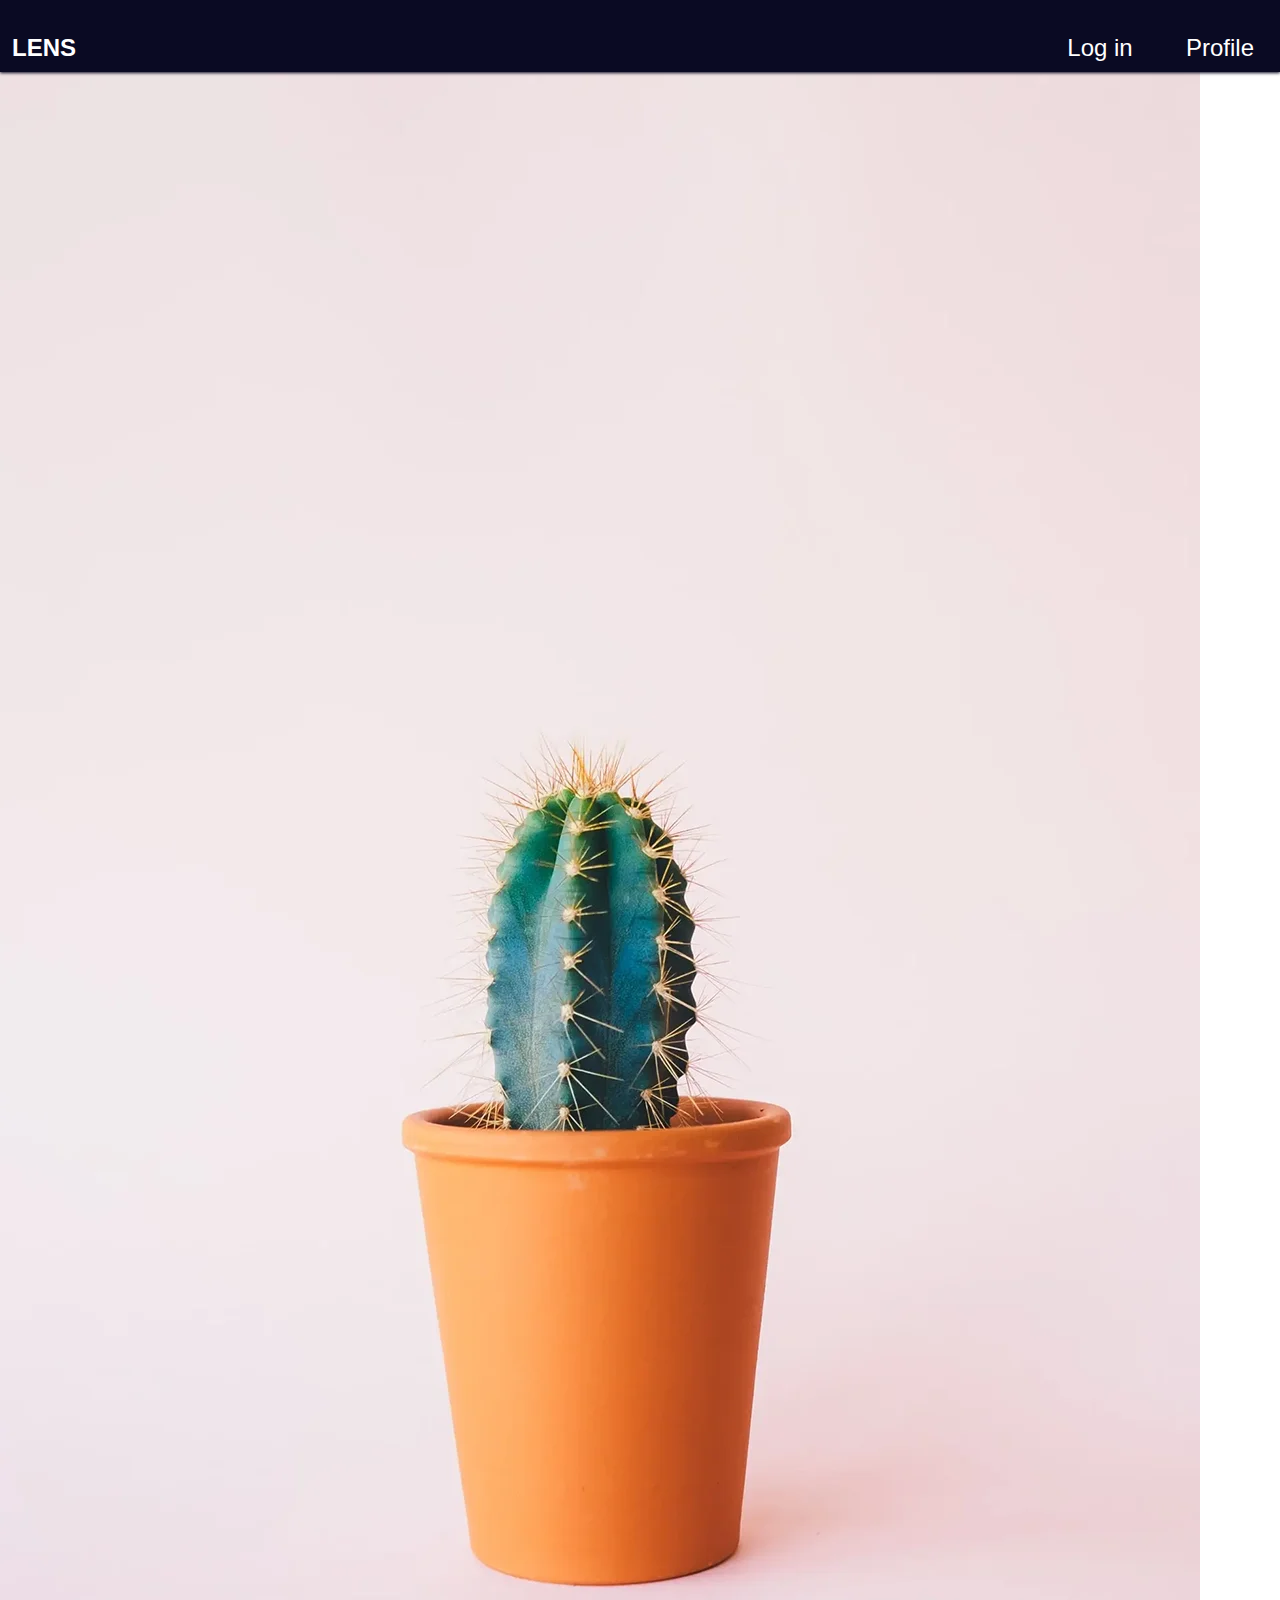
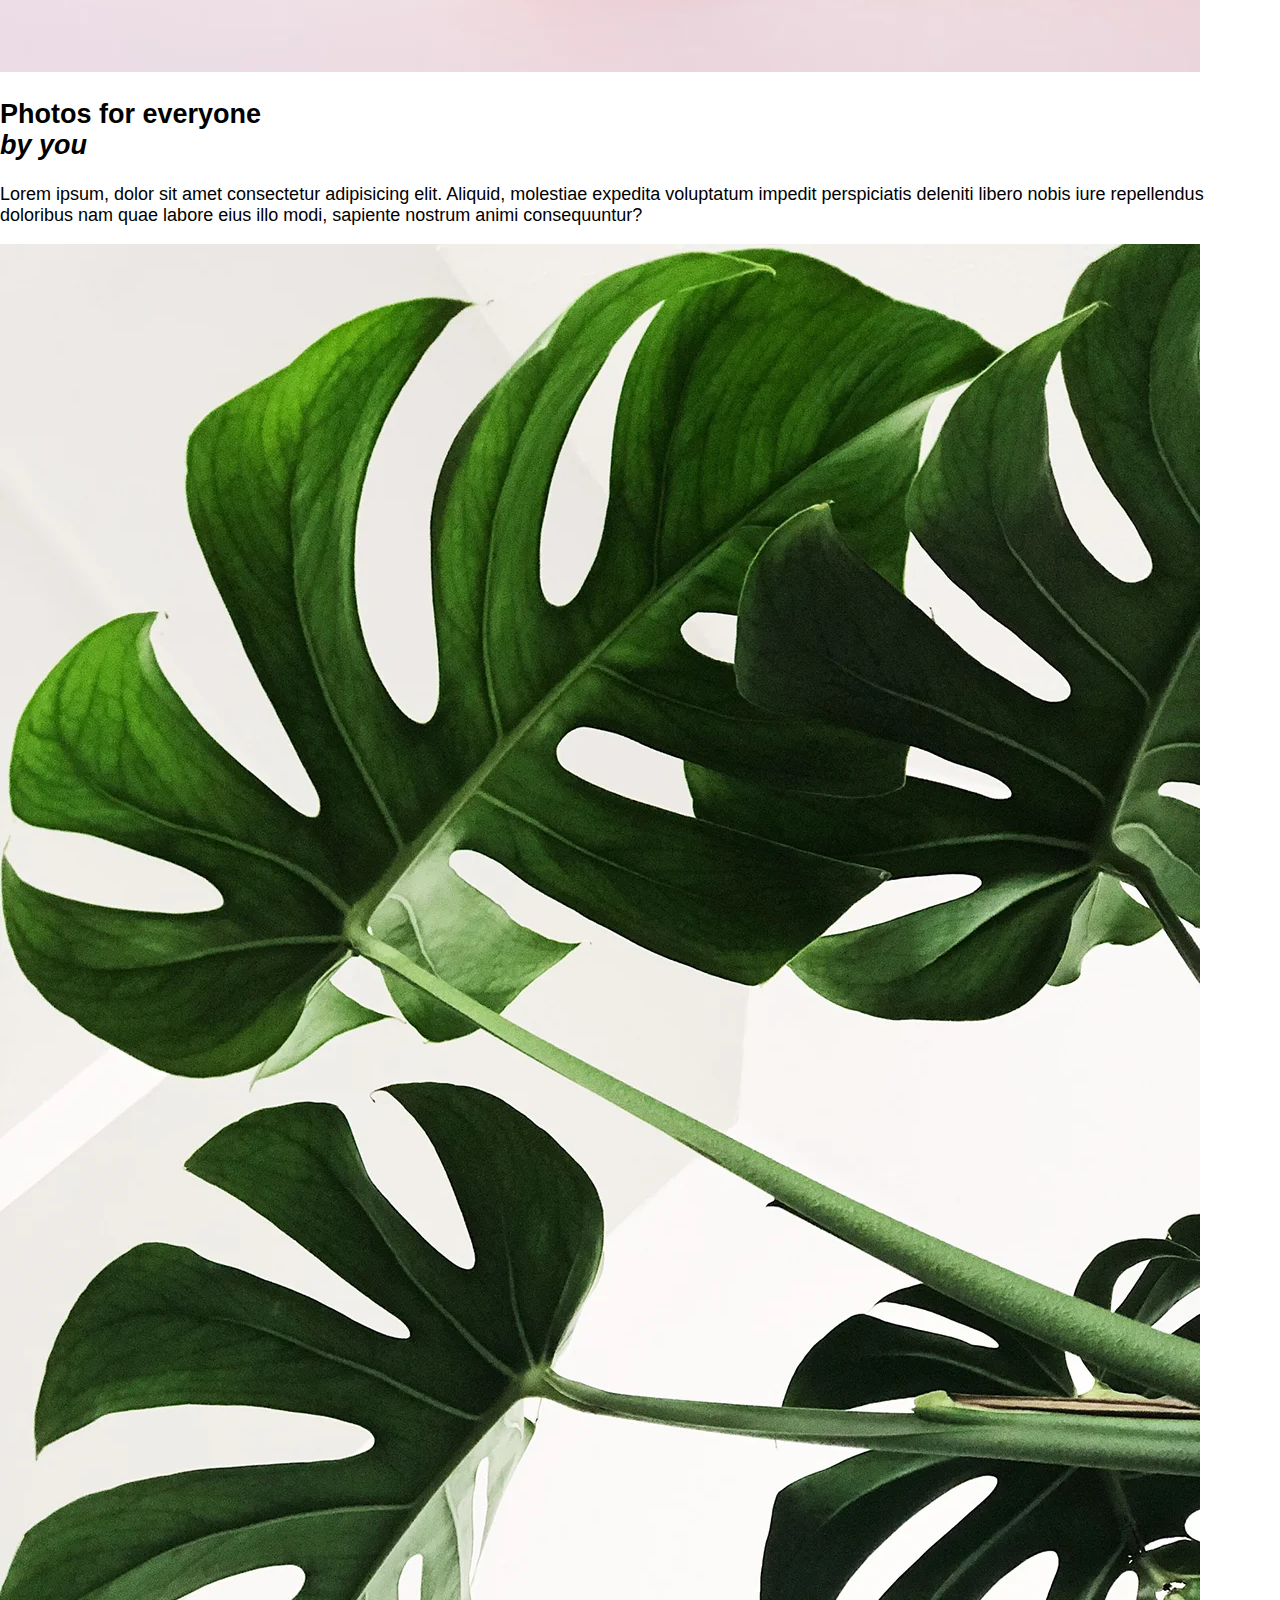
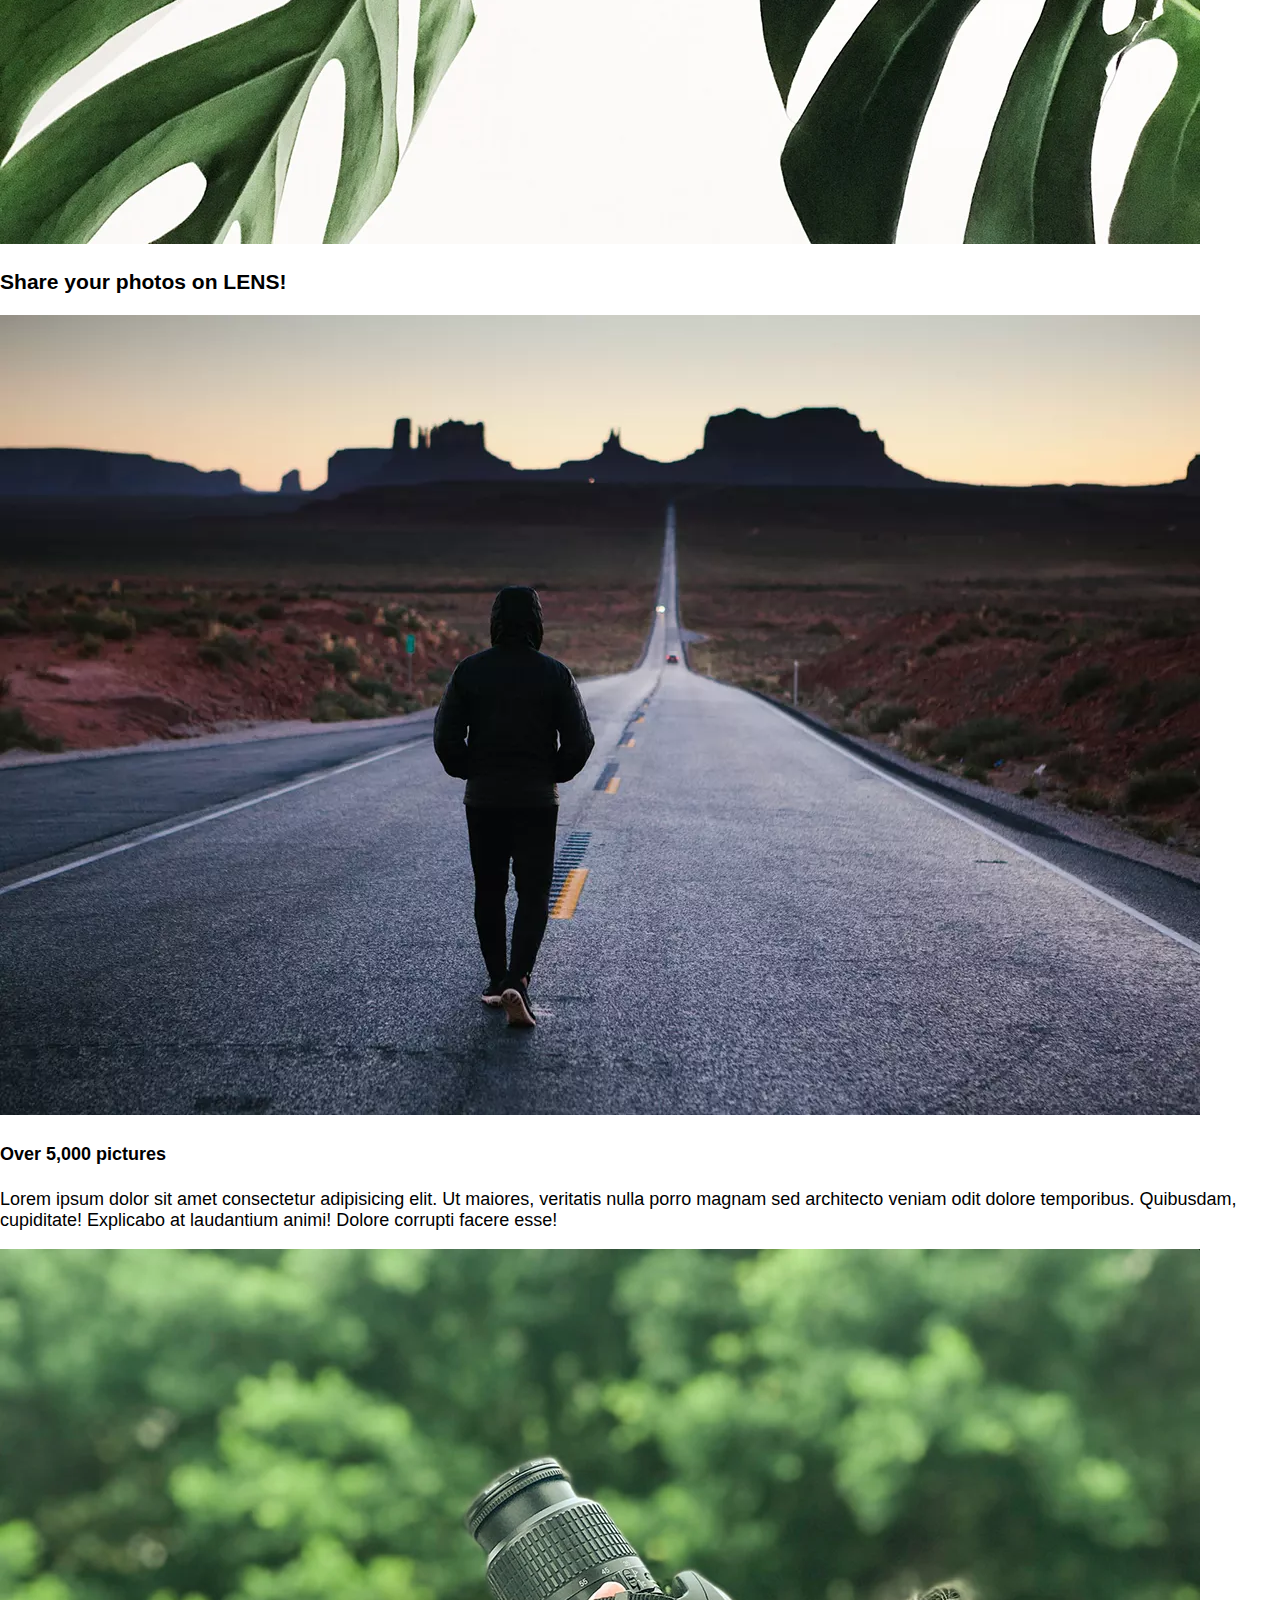
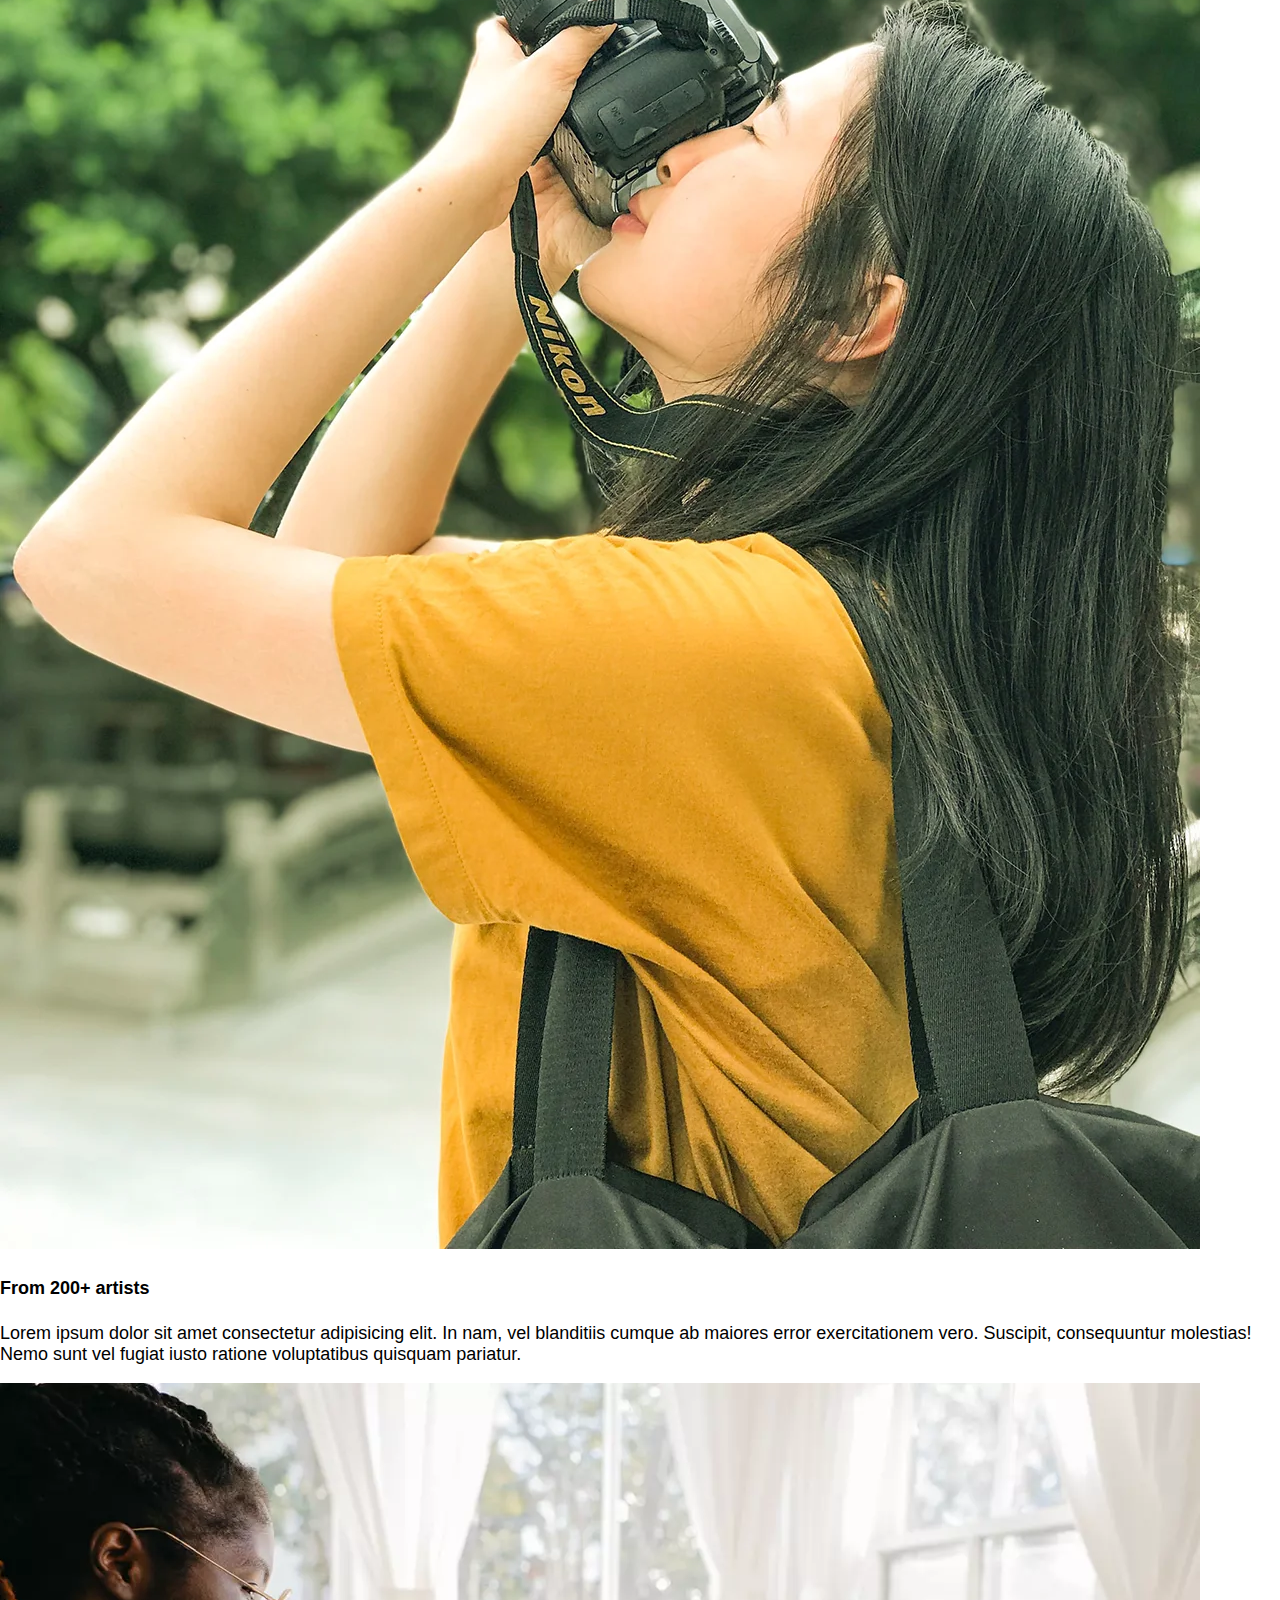
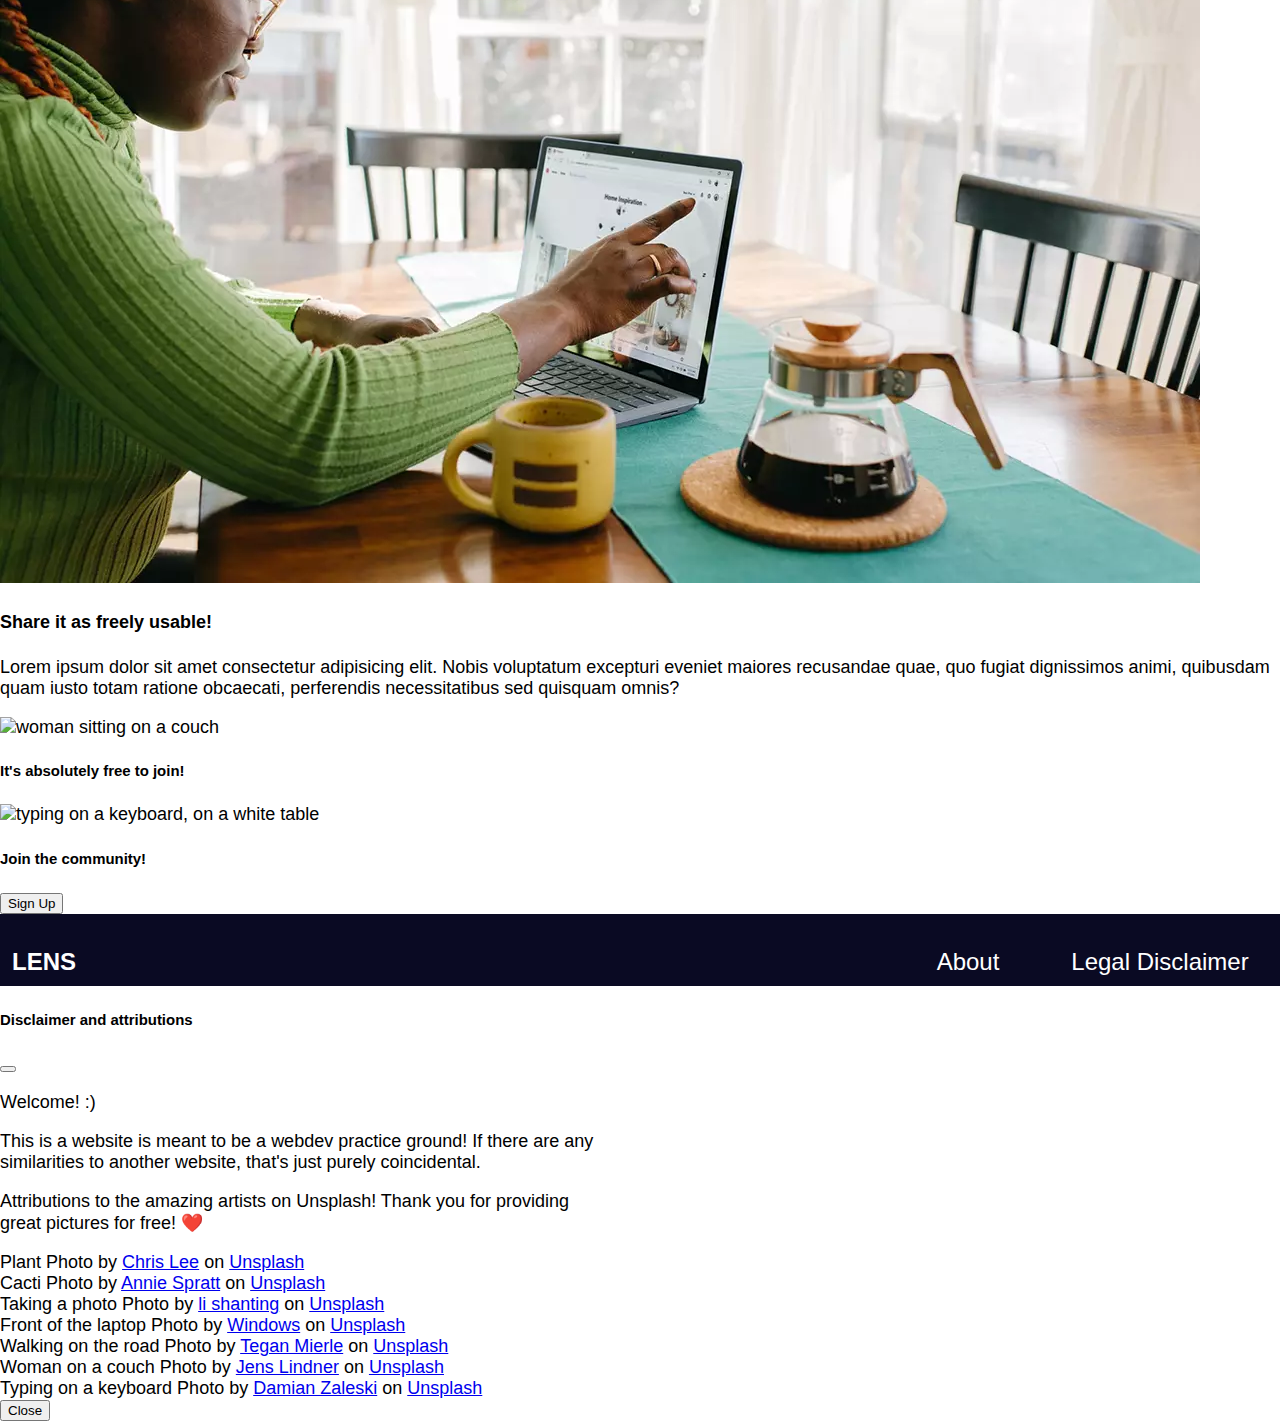
==== commit 8b795b24: "added img alts + attribution" ====
--- a/about.html
+++ b/about.html
@@ -34,7 +34,7 @@
             <section>
                 <div class="row mt-5 me-0 justify-content-around">
                     <div class="col-2">
-                        <img class="img-fluid" src="assets/pictures/annie-spratt-fbAnIjhrOL4-unsplash.webp" alt="">
+                        <img class="img-fluid" src="assets/pictures/annie-spratt-fbAnIjhrOL4-unsplash.webp" alt="a cacti">
                     </div>
                     <div class="col-5">
                         <h2 class="mb-3 fw-bold">Photos for everyone<br><em>by you</em></h2>
@@ -43,7 +43,7 @@
                             nam quae labore eius illo modi, sapiente nostrum animi consequuntur?</p>
                     </div>
                     <div class="col-2">
-                        <img class="img-fluid" src="assets/pictures/chris-lee-70l1tDAI6rM-unsplash.webp" alt="">
+                        <img class="img-fluid" src="assets/pictures/chris-lee-70l1tDAI6rM-unsplash.webp" alt="huge green leaves in a room">
                     </div>
                 </div>
             </section>
@@ -53,19 +53,19 @@
             <section>
                 <div class="row mt-5 me-0 justify-content-evenly">
                     <div class="col-3">
-                        <img class="img-fluid mb-3" src="assets/pictures/tegan-mierle-ioyEITUD2G8-unsplash.webp" alt="">
+                        <img class="img-fluid mb-3" src="assets/pictures/tegan-mierle-ioyEITUD2G8-unsplash.webp" alt="person walking on a long road">
                         <h4 class="fw-bold">Over 5,000 pictures</h4>
                         <p>Lorem ipsum dolor sit amet consectetur adipisicing elit. Ut maiores, veritatis nulla porro magnam sed architecto veniam odit dolore temporibus. 
                             Quibusdam, cupiditate! Explicabo at laudantium animi! Dolore corrupti facere esse!</p>
                     </div>
                     <div class="col-3">
-                        <img class="img-fluid mb-3" src="assets/pictures/li-shanting-AGy0SxTzqr8-unsplash.webp" alt="">
+                        <img class="img-fluid mb-3" src="assets/pictures/li-shanting-AGy0SxTzqr8-unsplash.webp" alt="a woman taking a photo">
                         <h4 class="fw-bold">From 200+ artists</h4>
                         <p>Lorem ipsum dolor sit amet consectetur adipisicing elit. In nam, vel blanditiis cumque ab maiores error exercitationem vero. 
                             Suscipit, consequuntur molestias! Nemo sunt vel fugiat iusto ratione voluptatibus quisquam pariatur.</p>
                     </div>
                     <div class="col-3">
-                        <img class="img-fluid mb-3" src="assets/pictures/windows-Y2ravKRtQZ0-unsplash.webp" alt="">
+                        <img class="img-fluid mb-3" src="assets/pictures/windows-Y2ravKRtQZ0-unsplash.webp" alt="woman using a laptop">
                         <h4 class="fw-bold">Share it as freely usable!</h4>
                         <p>Lorem ipsum dolor sit amet consectetur adipisicing elit. Nobis voluptatum excepturi eveniet maiores recusandae quae, 
                             quo fugiat dignissimos animi, quibusdam quam iusto totam ratione obcaecati, perferendis necessitatibus sed quisquam omnis?</p>
@@ -74,6 +74,25 @@
             </section>
             
         </main>
+
+        <section>
+            <div class="row mt-5 mb-5 justify-content-center position-relative">
+                <div class="col-8">
+                    <img class="img-fluid" src="assets/pictures/jens-lindner-4i7-mcM7xSY-unsplash.jpg" alt="woman sitting on a couch">
+                    <h5 class="free-join-heading position-absolute mt-5 ms-5">It's absolutely free to join!</h5>
+                </div>
+            </div>
+        </section>
+
+        <section>
+            <div class="row mt-5 mb-5 justify-content-center position-relative">
+                <div class="col-8">
+                    <img class="img-fluid" src="assets/pictures/damian-zaleski-RYyr-k3Ysqg-unsplash.jpg" alt="typing on a keyboard, on a white table">
+                    <h5 class="sign-up-heading ms-5 mb-5 position-absolute text-center">Join the community!</h5>
+                    <a class="sign-up-button ms-5 mt-5 position-absolute href="signup.html"><button type="button" class="btn btn-dark btn-lg">Sign Up</button></a>
+                </div>
+            </div>
+        </section>
 
         <footer class="footer">
             <ul class="footer-items">
@@ -126,6 +145,14 @@
                         Walking on the road
                         Photo by <a href="https://unsplash.com/@tegan?utm_source=unsplash&utm_medium=referral&utm_content=creditCopyText">Tegan Mierle</a> on 
                         <a href="https://unsplash.com/?utm_source=unsplash&utm_medium=referral&utm_content=creditCopyText">Unsplash</a>
+                        <br>
+                        Woman on a couch
+                        Photo by <a href="https://unsplash.com/@jens_lindner?utm_source=unsplash&utm_medium=referral&utm_content=creditCopyText">Jens Lindner</a> on 
+                        <a href="https://unsplash.com/s/photos/woman-on-the-couch?utm_source=unsplash&utm_medium=referral&utm_content=creditCopyText">Unsplash</a>
+                        <br>
+                        Typing on a keyboard
+                        Photo by <a href="https://unsplash.com/@zal3wa?utm_source=unsplash&utm_medium=referral&utm_content=creditCopyText">Damian Zaleski</a> on 
+                        <a href="https://unsplash.com/s/photos/woman-on-the-couch?utm_source=unsplash&utm_medium=referral&utm_content=creditCopyText">Unsplash</a>
 
                     </div>
                     <div class="modal-footer">
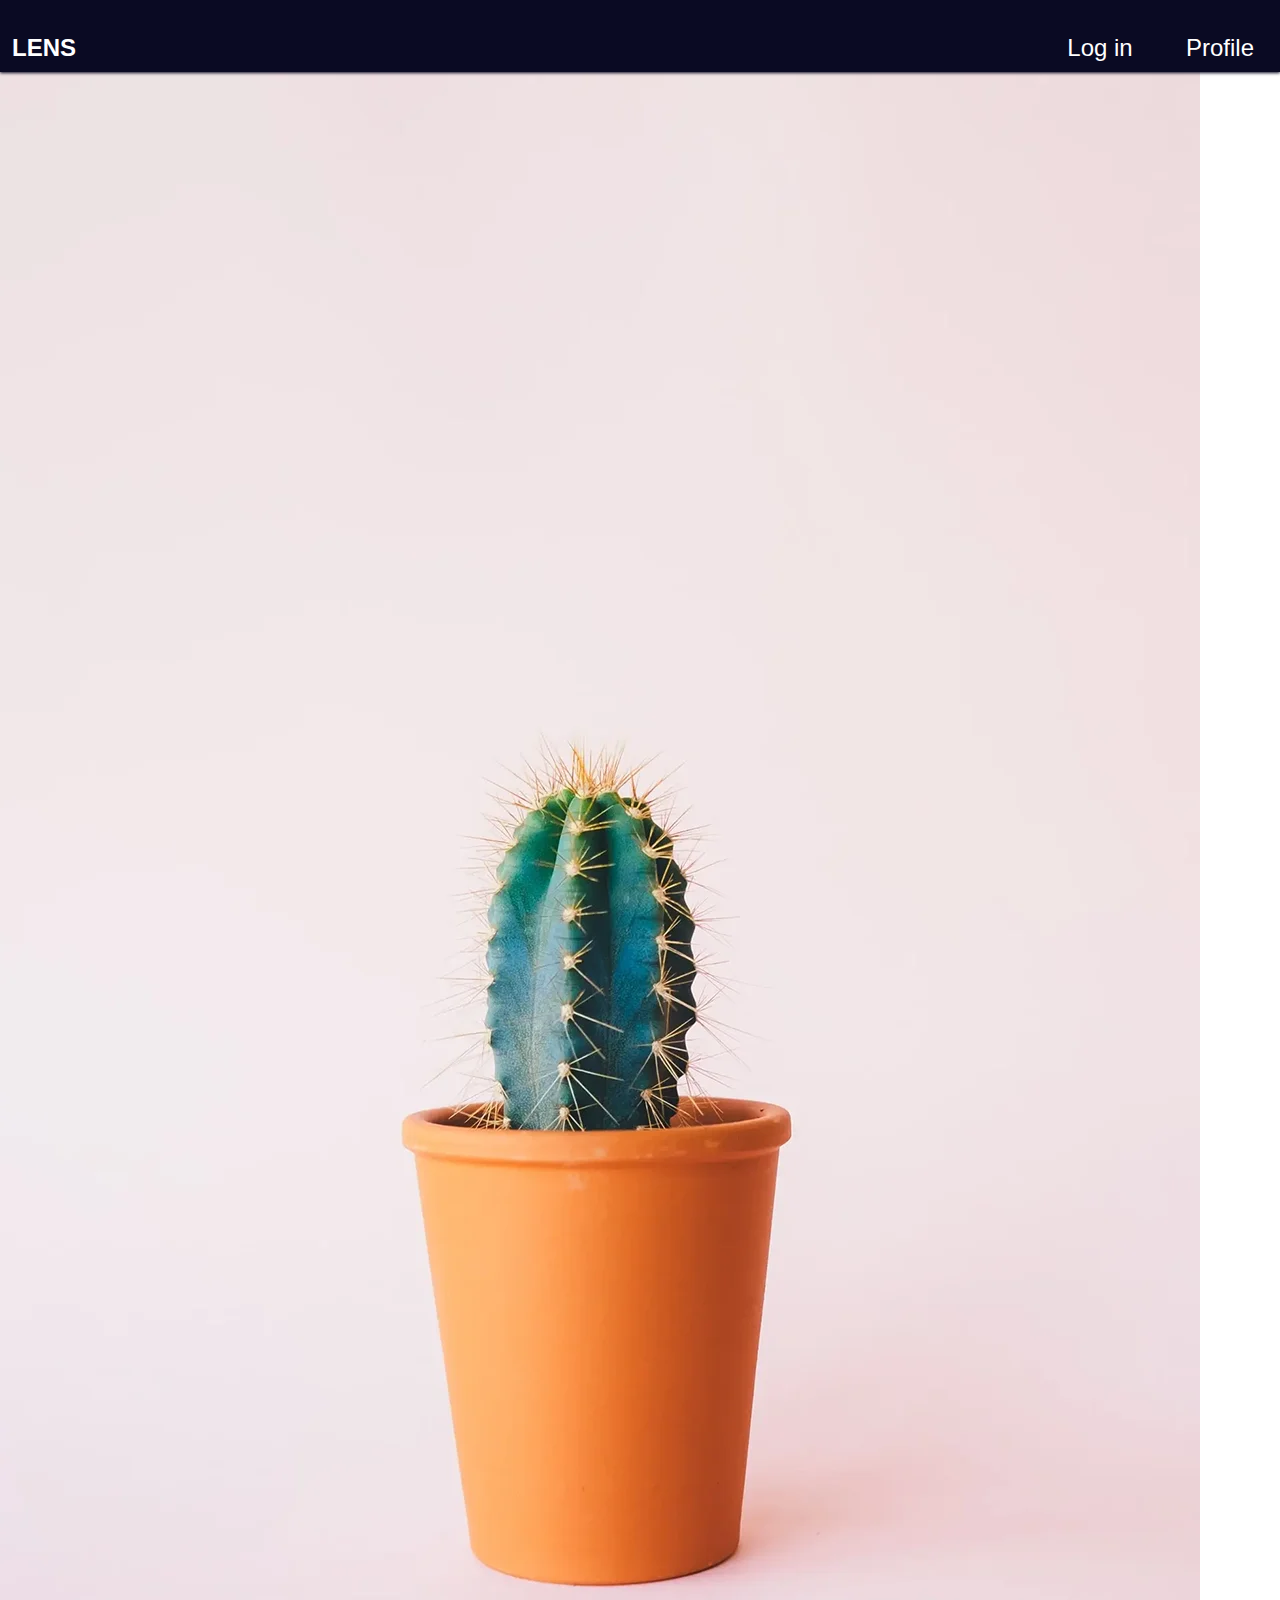
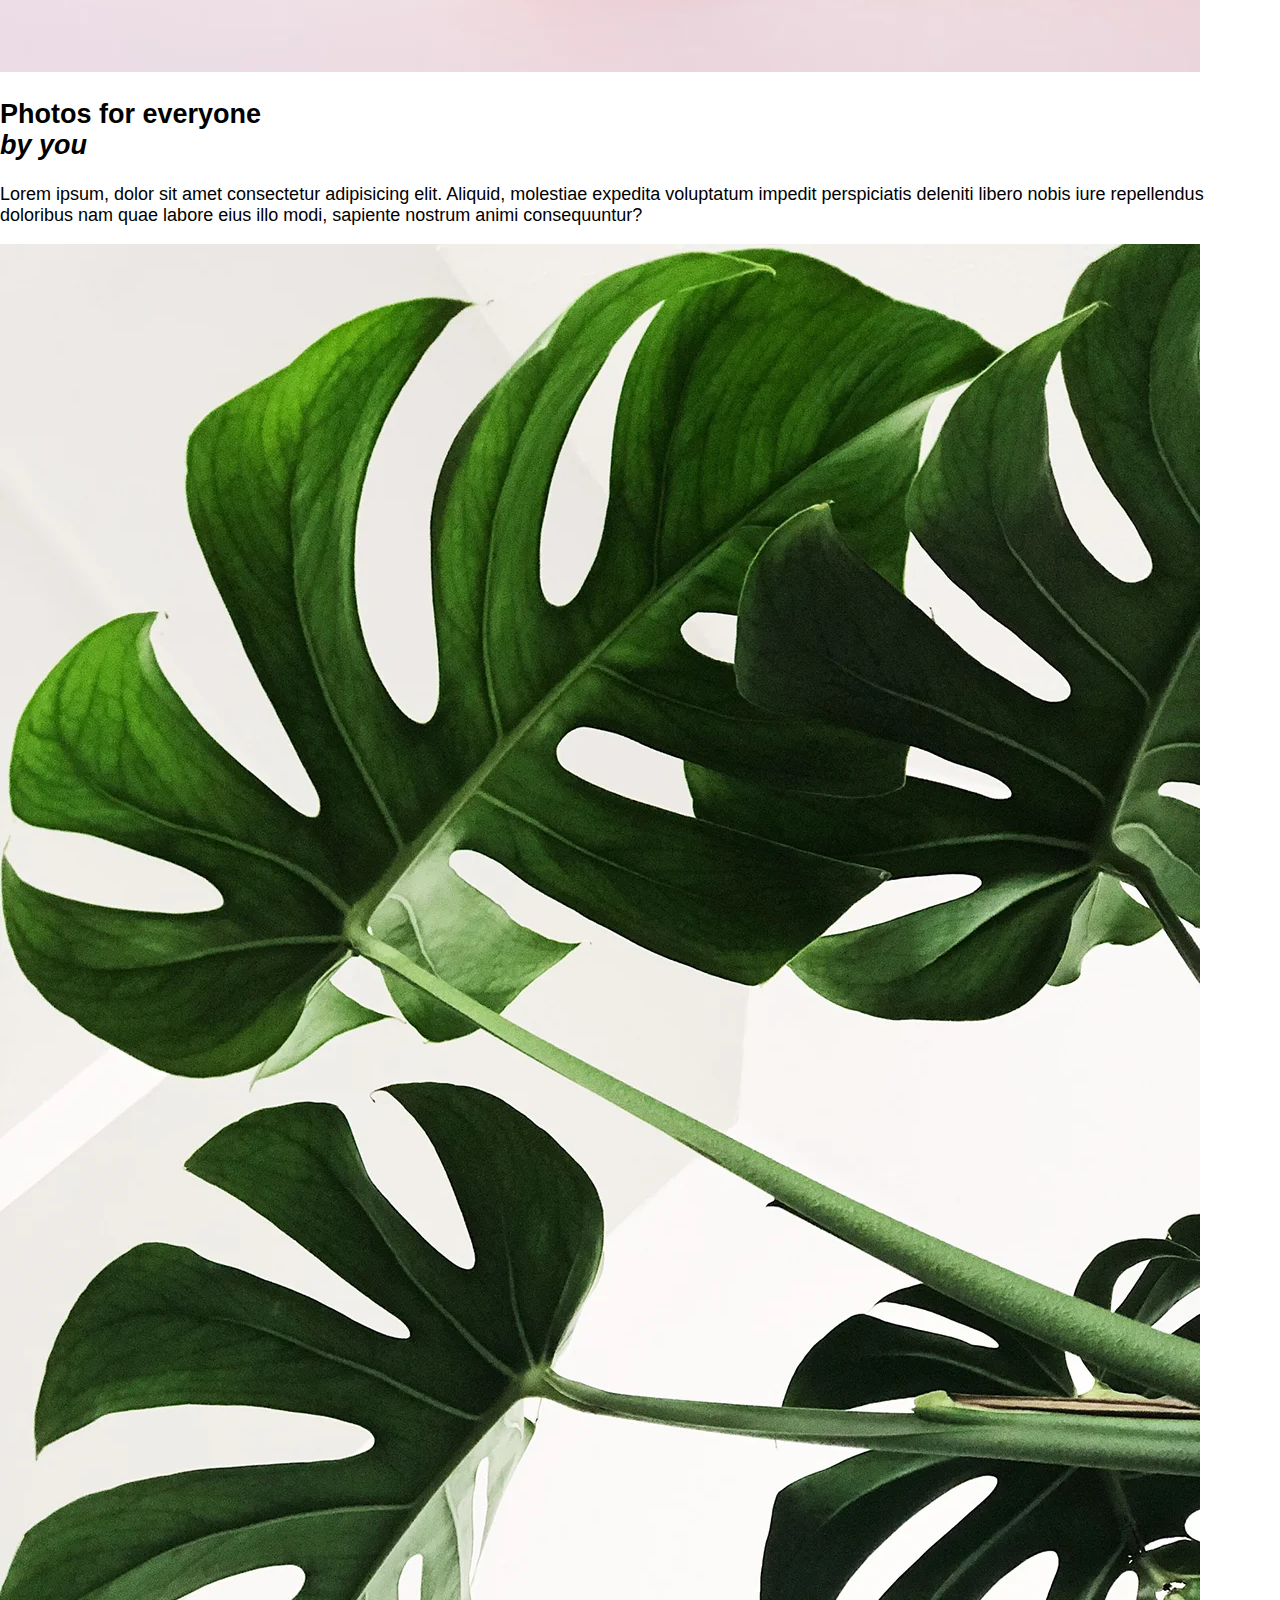
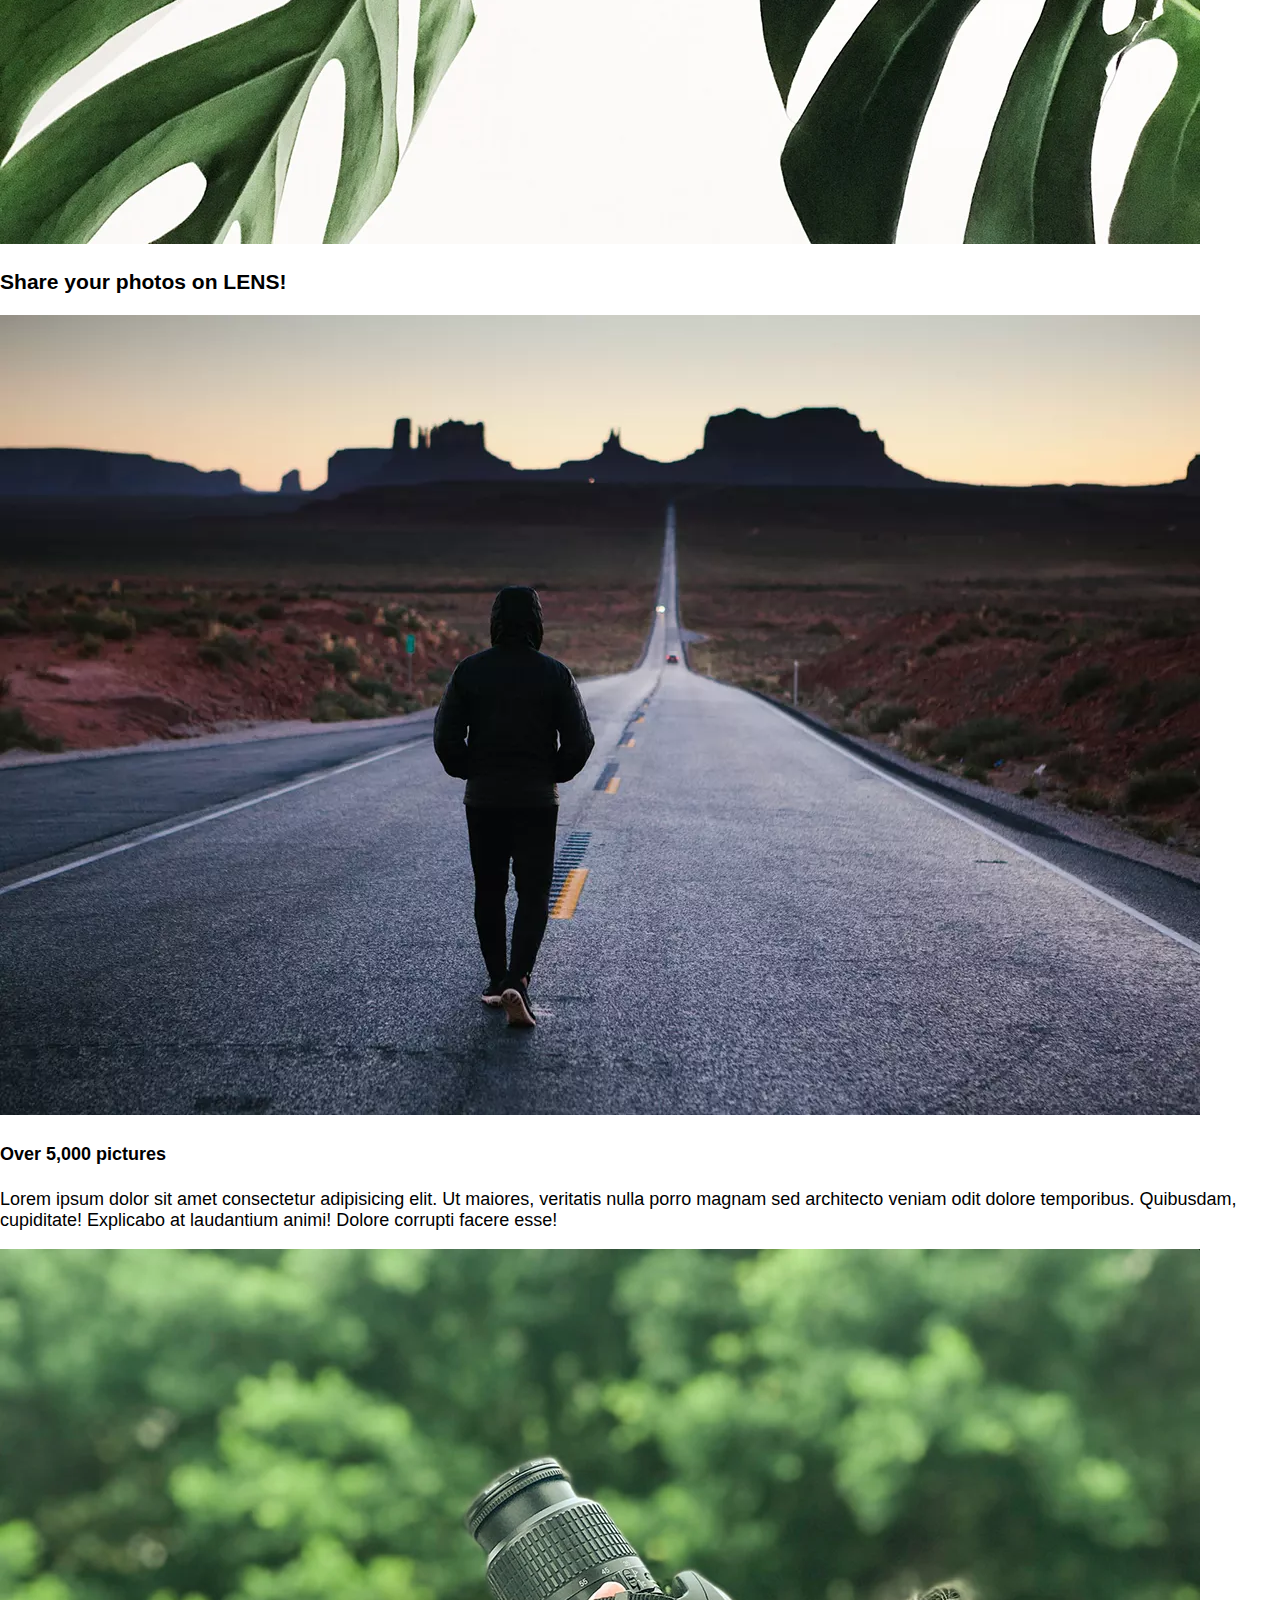
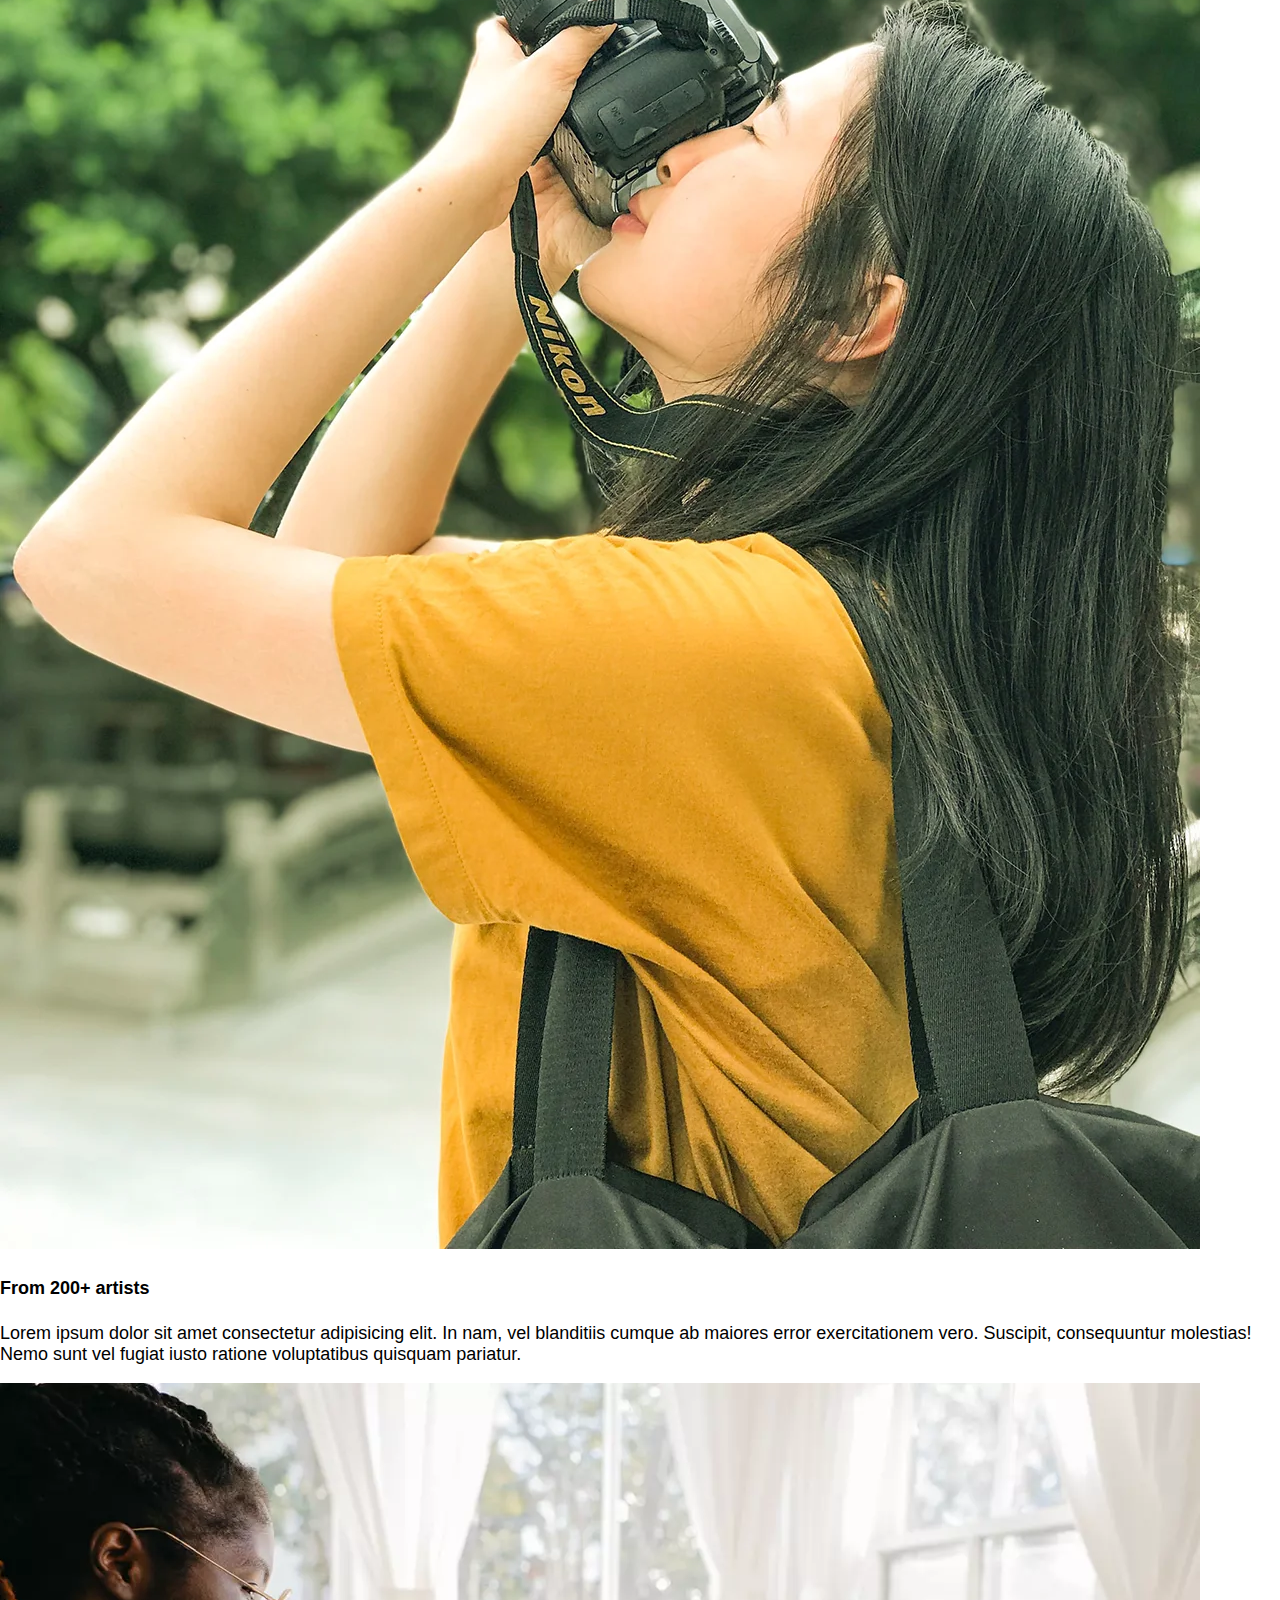
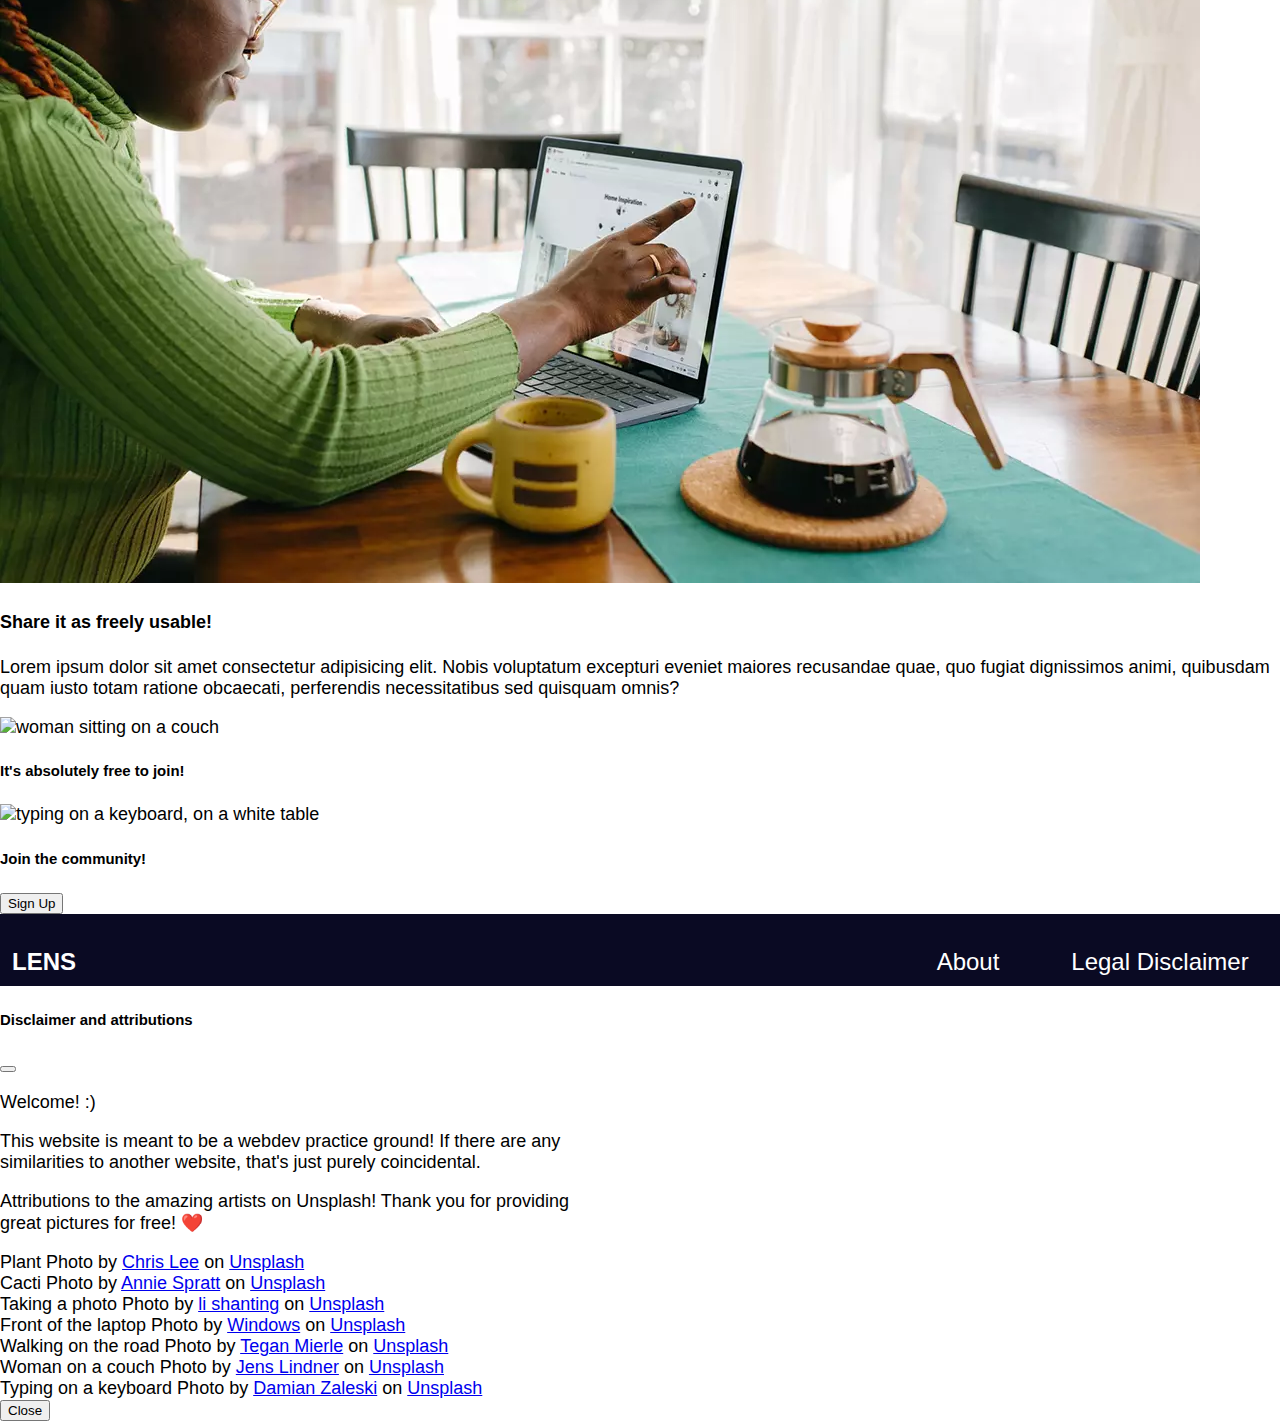
==== commit 20c50872: "fixed typo" ====
--- a/about.html
+++ b/about.html
@@ -76,7 +76,7 @@
         </main>
 
         <section>
-            <div class="row mt-5 mb-5 justify-content-center position-relative">
+            <div class="row mt-5 mb-5 me-0 justify-content-center position-relative">
                 <div class="col-8">
                     <img class="img-fluid" src="assets/pictures/jens-lindner-4i7-mcM7xSY-unsplash.jpg" alt="woman sitting on a couch">
                     <h5 class="free-join-heading position-absolute mt-5 ms-5">It's absolutely free to join!</h5>
@@ -85,7 +85,7 @@
         </section>
 
         <section>
-            <div class="row mt-5 mb-5 justify-content-center position-relative">
+            <div class="row mt-5 mb-5 me-0 justify-content-center position-relative">
                 <div class="col-8">
                     <img class="img-fluid" src="assets/pictures/damian-zaleski-RYyr-k3Ysqg-unsplash.jpg" alt="typing on a keyboard, on a white table">
                     <h5 class="sign-up-heading ms-5 mb-5 position-absolute text-center">Join the community!</h5>
@@ -118,7 +118,7 @@
                     <div class="modal-body">
                         <p>Welcome! :)</p>
                         <p>
-                            This is a website is meant to be a webdev practice ground!
+                            This website is meant to be a webdev practice ground!
                             If there are any similarities to another website, that's just purely coincidental.
                         </p>
                         <p>
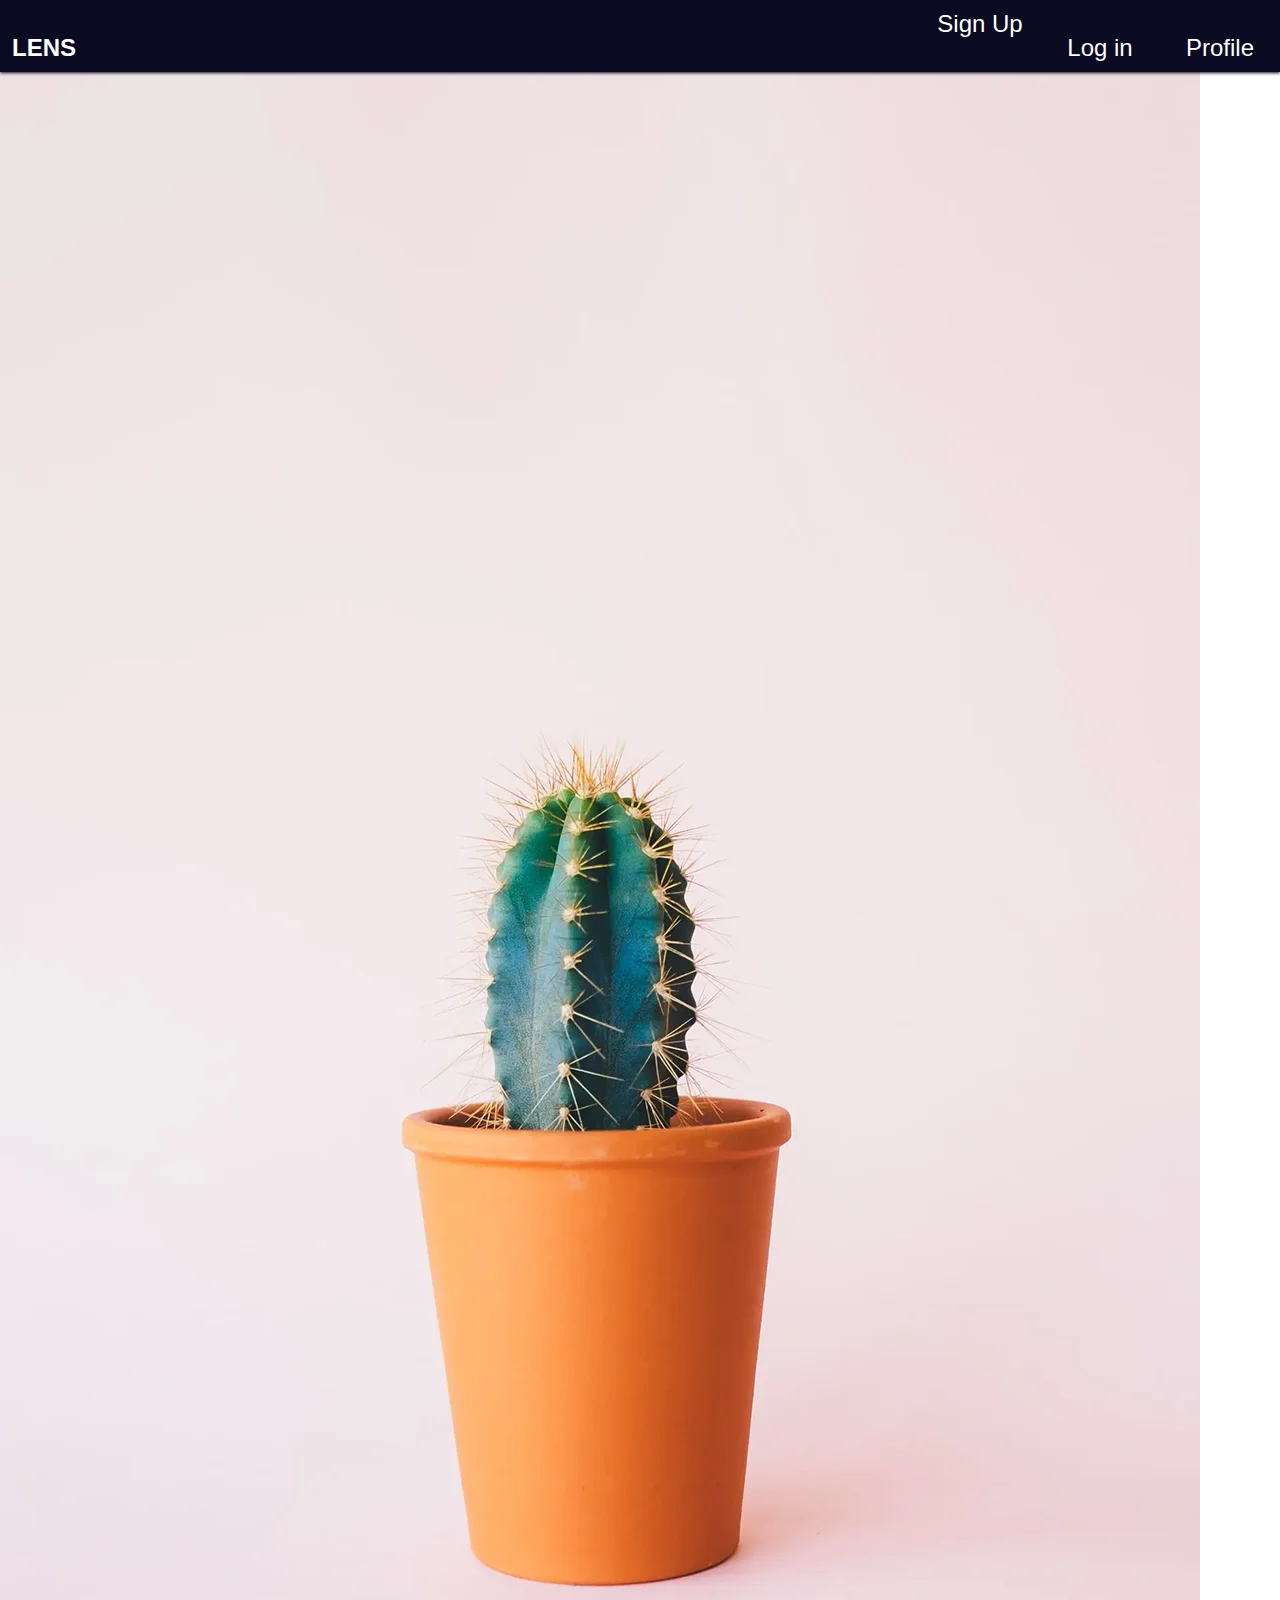
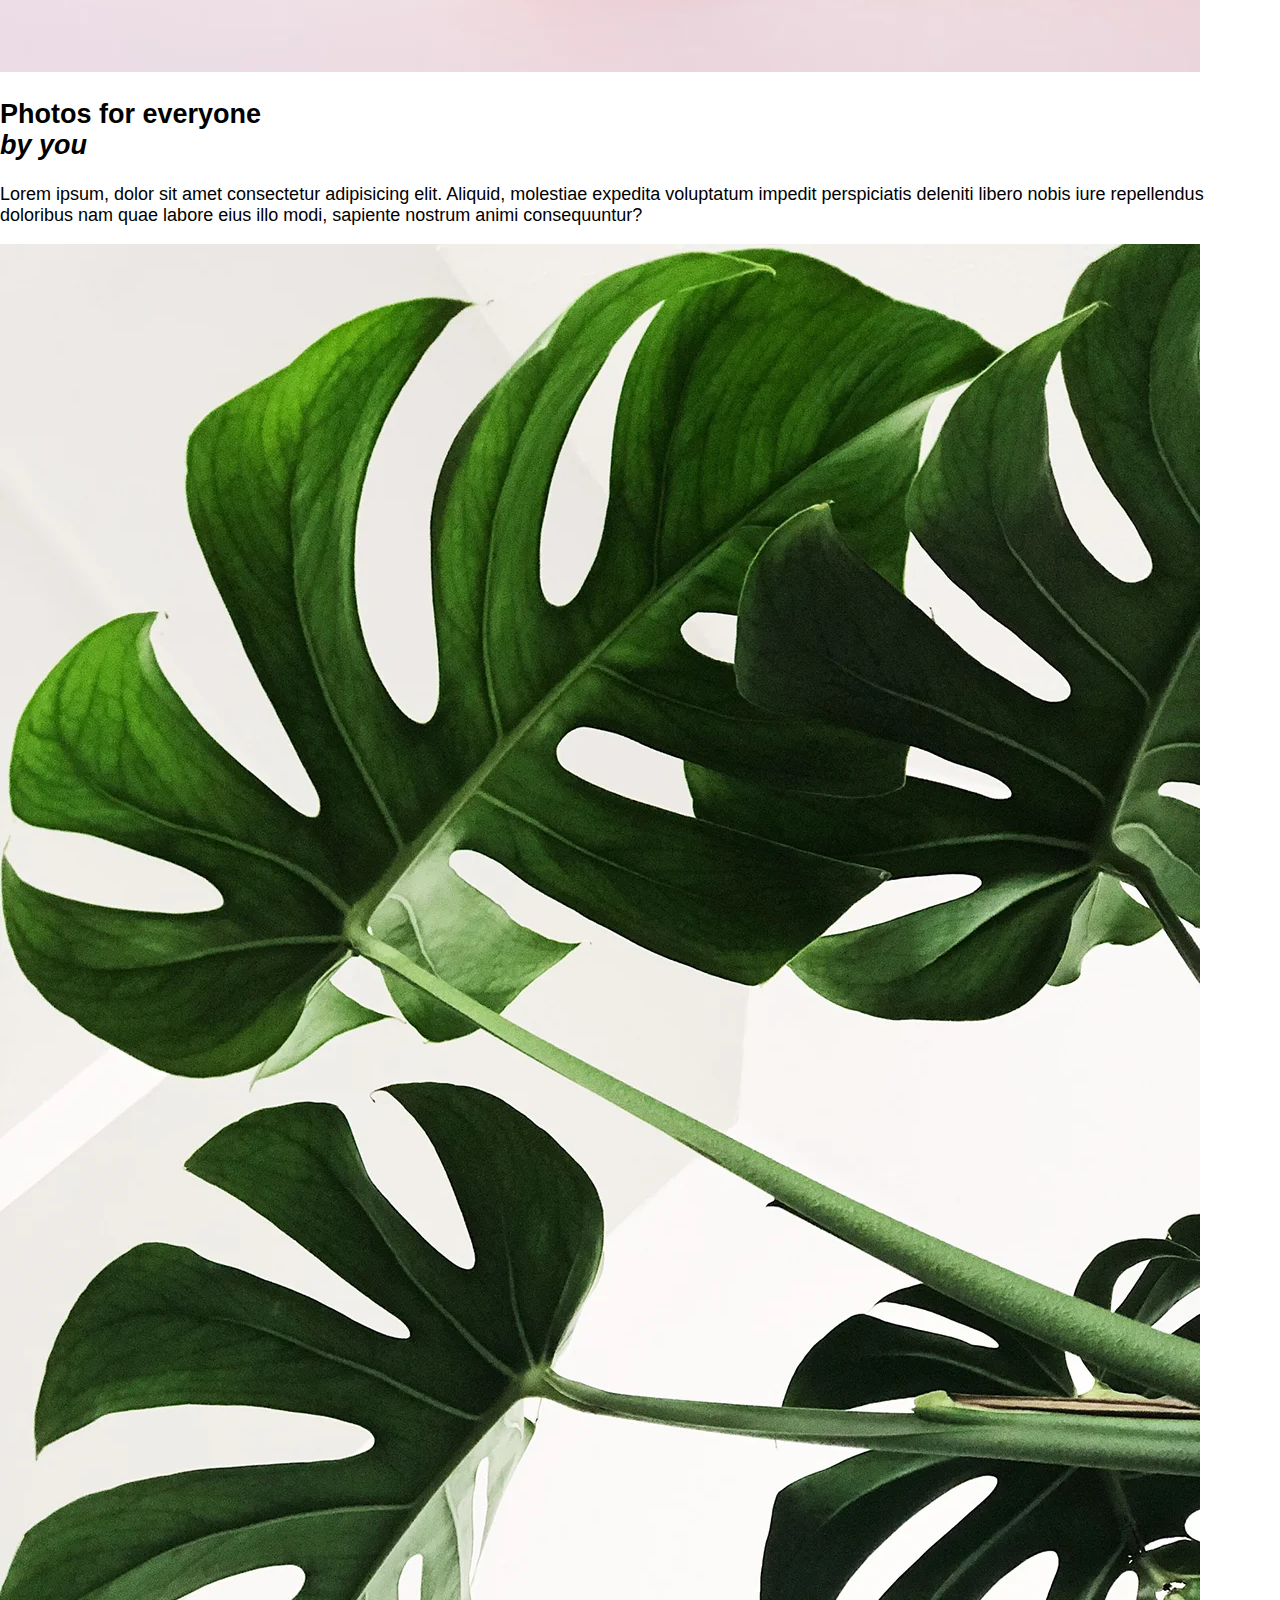
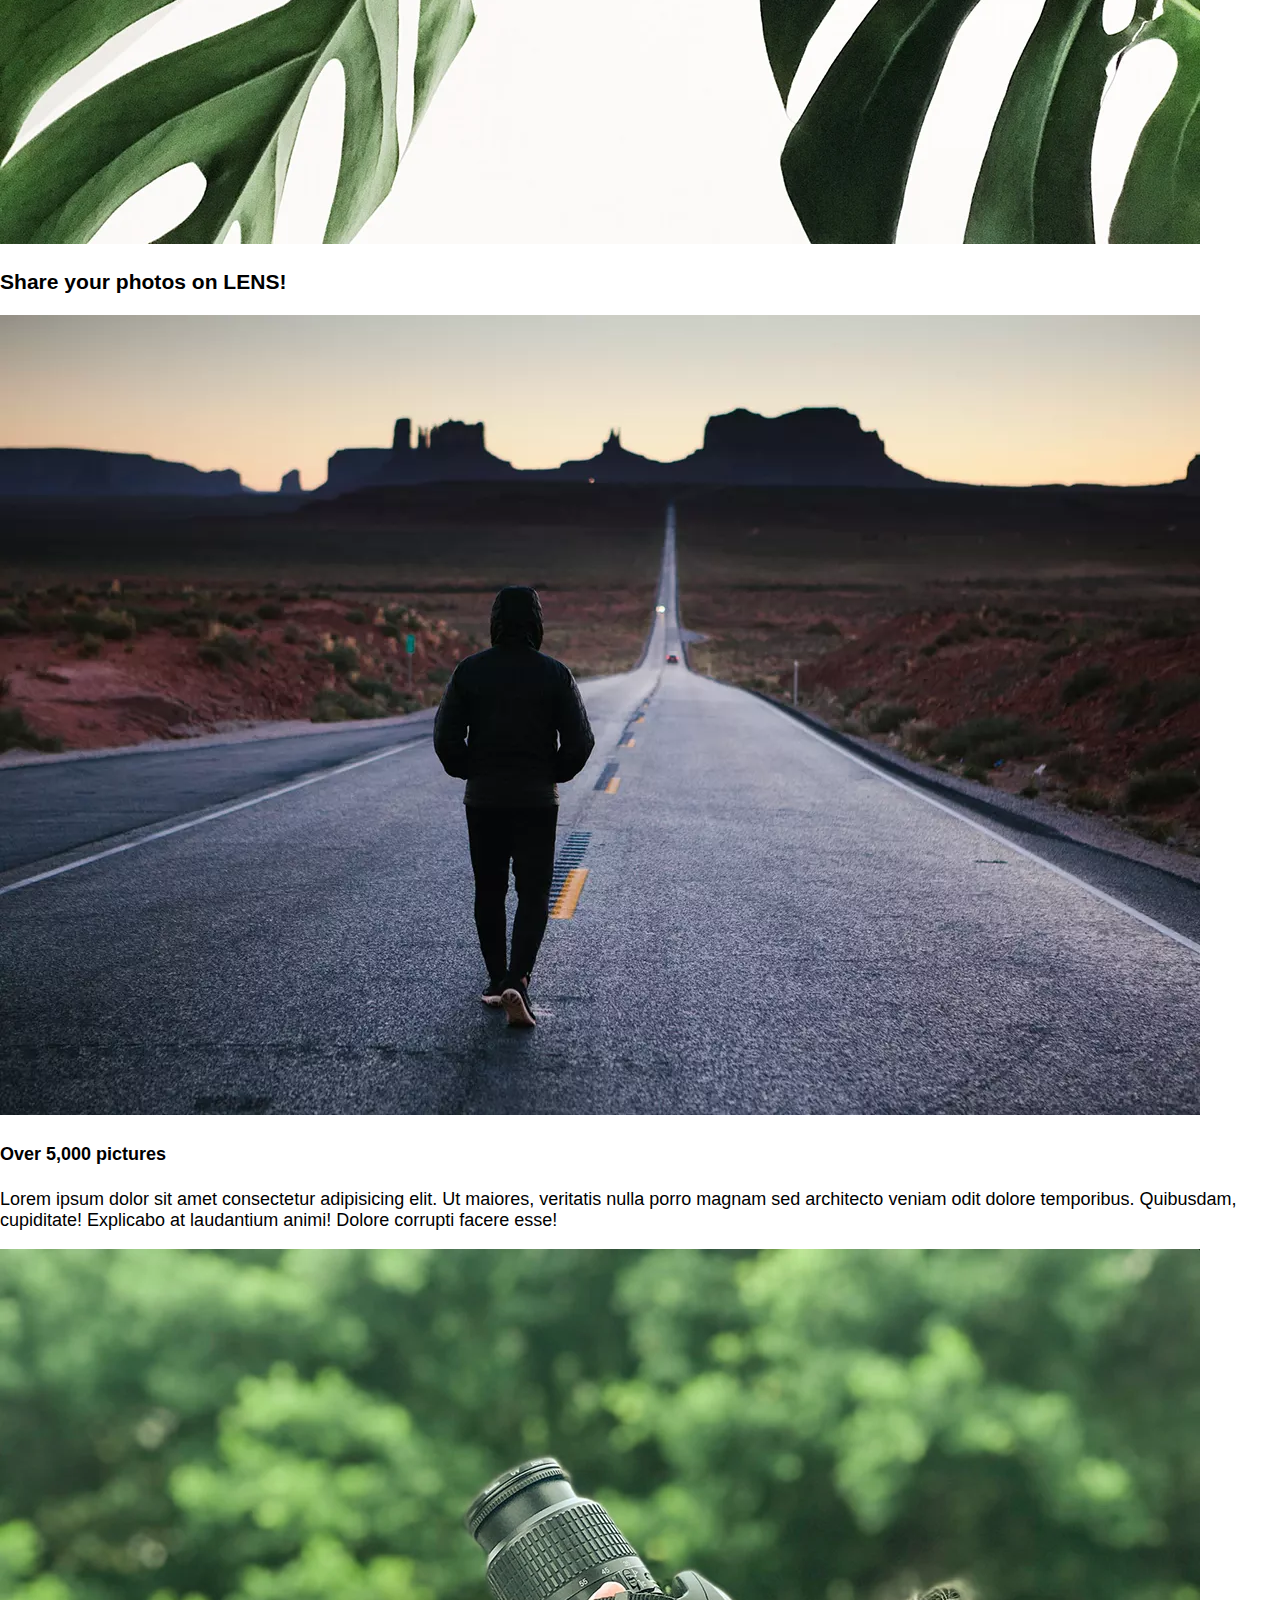
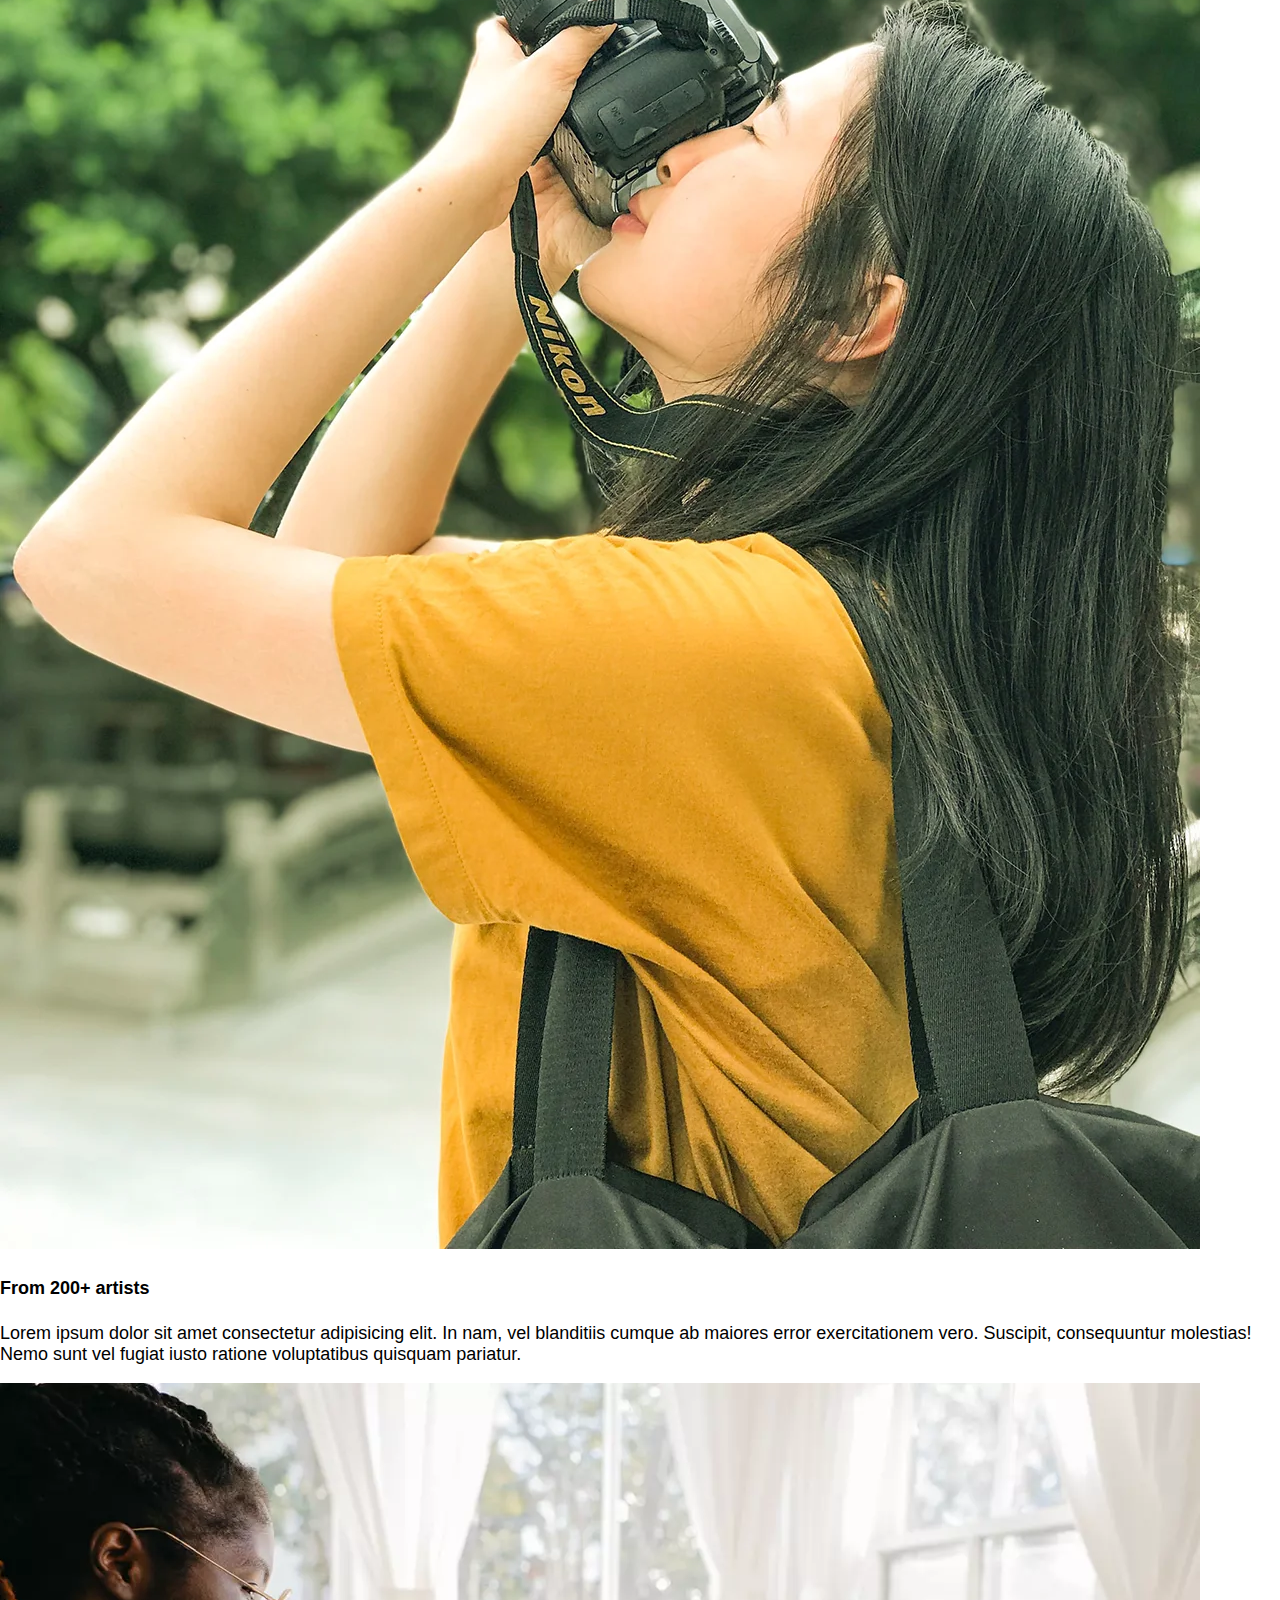
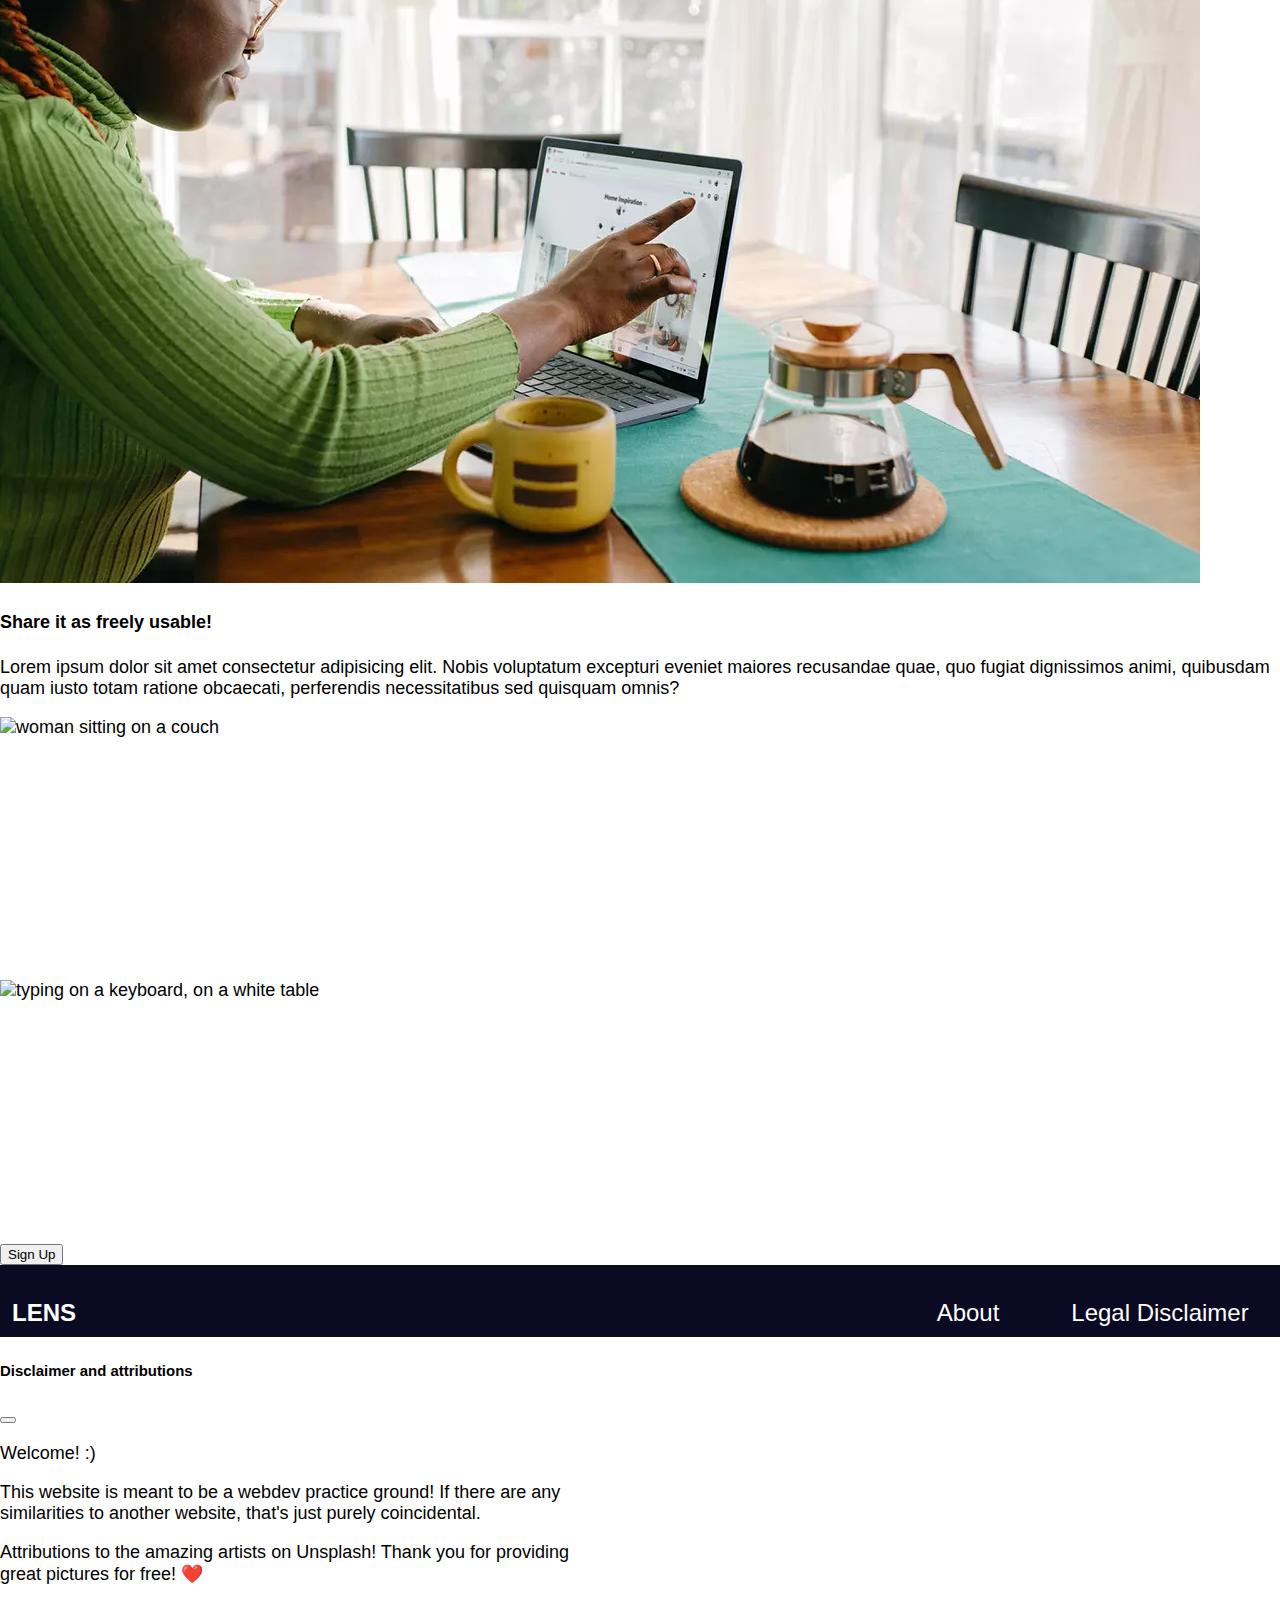
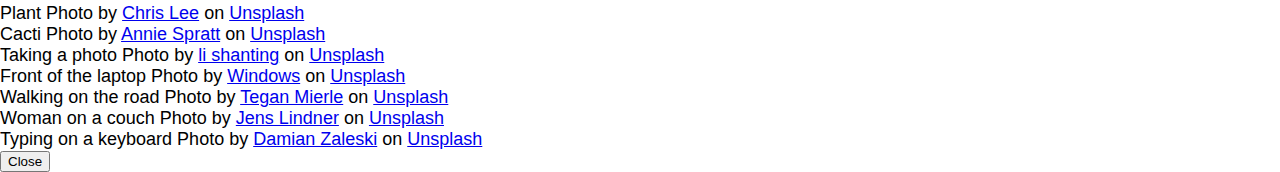
==== commit cf1d39fb: "added sign-up page" ====
--- a/about.html
+++ b/about.html
@@ -22,6 +22,9 @@
                     <p id="nav-logo"><a href="index.html">LENS</a></p>
                 </li>
                 <li>
+                    <a href="sign-up.html">Sign Up</a>
+                </li>
+                <li>
                     <p>Log in</p>
                 </li>
                 <li>
@@ -30,7 +33,7 @@
             </ul>
         </nav>
 
-        <main class="main-content">
+        <main id="main-content">
             <section>
                 <div class="row mt-5 me-0 justify-content-around">
                     <div class="col-2">
@@ -73,26 +76,26 @@
                 </div>
             </section>
             
+            <section>
+                <div class="row mt-5 mb-5 me-0 justify-content-center position-relative">
+                    <div class="col-8">
+                        <img class="img-fluid" src="assets/pictures/jens-lindner-4i7-mcM7xSY-unsplash.jpg" alt="woman sitting on a couch">
+                        <h5 class="free-join-heading position-absolute mt-5 ms-5">It's absolutely free to join!</h5>
+                    </div>
+                </div>
+            </section>
+
+            <section>
+                <div class="row mt-5 mb-5 me-0 justify-content-center position-relative">
+                    <div class="col-8">
+                        <img class="img-fluid" src="assets/pictures/damian-zaleski-RYyr-k3Ysqg-unsplash.jpg" alt="typing on a keyboard, on a white table">
+                        <h5 class="sign-up-heading ms-5 mb-5 position-absolute text-center">Join the community!</h5>
+                        <a class="sign-up-button ms-5 mt-5 position-absolute href="signup.html"><button type="button" class="btn btn-dark btn-lg">Sign Up</button></a>
+                    </div>
+                </div>
+            </section>
+
         </main>
-
-        <section>
-            <div class="row mt-5 mb-5 me-0 justify-content-center position-relative">
-                <div class="col-8">
-                    <img class="img-fluid" src="assets/pictures/jens-lindner-4i7-mcM7xSY-unsplash.jpg" alt="woman sitting on a couch">
-                    <h5 class="free-join-heading position-absolute mt-5 ms-5">It's absolutely free to join!</h5>
-                </div>
-            </div>
-        </section>
-
-        <section>
-            <div class="row mt-5 mb-5 me-0 justify-content-center position-relative">
-                <div class="col-8">
-                    <img class="img-fluid" src="assets/pictures/damian-zaleski-RYyr-k3Ysqg-unsplash.jpg" alt="typing on a keyboard, on a white table">
-                    <h5 class="sign-up-heading ms-5 mb-5 position-absolute text-center">Join the community!</h5>
-                    <a class="sign-up-button ms-5 mt-5 position-absolute href="signup.html"><button type="button" class="btn btn-dark btn-lg">Sign Up</button></a>
-                </div>
-            </div>
-        </section>
 
         <footer class="footer">
             <ul class="footer-items">
@@ -100,7 +103,7 @@
                     <p>LENS</p>
                 </li>
                 <li>
-                    <p id="footer-about">About</p>
+                    <p id="footer-about"><a class="text-decoration-none" href="about.html">About</a></p>
                 </li>
                 <li> 
                     <p id="footer-legal" data-bs-toggle="modal" data-bs-target="#exampleModal">Legal Disclaimer</p>
--- a/style.css
+++ b/style.css
@@ -9,6 +9,14 @@
 
 body {
     background-image: url("assets/pictures/samuel-ferrara-1527pjeb6jg-unsplash.webp");
+}
+
+#sign-up-body {
+    background-image: url("assets/pictures/kazuend-19SC2oaVZW0-unsplash.jpg");
+}
+
+#main-content {
+    flex: 1 0 auto;
 }
 
 nav {
@@ -62,10 +70,6 @@
     max-width: 5em;
 }
 
-.main-content {
-    flex: 1 0 auto;
-}
-
 .footer-items li:not(:first-child) {
     justify-content: center;
 }
@@ -105,4 +109,27 @@
 .img-thumbnail {
     background-color: rgba(240, 240, 240, 0.85);
     box-shadow: 0px 0px 10px 0px #0a0a23;
+}
+
+.free-join-heading {
+    top: 1em;
+    color: white;
+    font-size: 3em;
+    font-weight: 800;
+    /* -webkit-text-stroke: 2px black; */
+}
+
+.sign-up-heading {
+    color: black;
+    font-size: 3em;
+    font-weight: 800;
+    top: 50%;
+    left: 50%;
+    transform: translate(-50%, -50%);
+}
+
+.sign-up-button {
+    top: 55%;
+    left: 50%;
+    transform: translate(-50%, -50%);
 }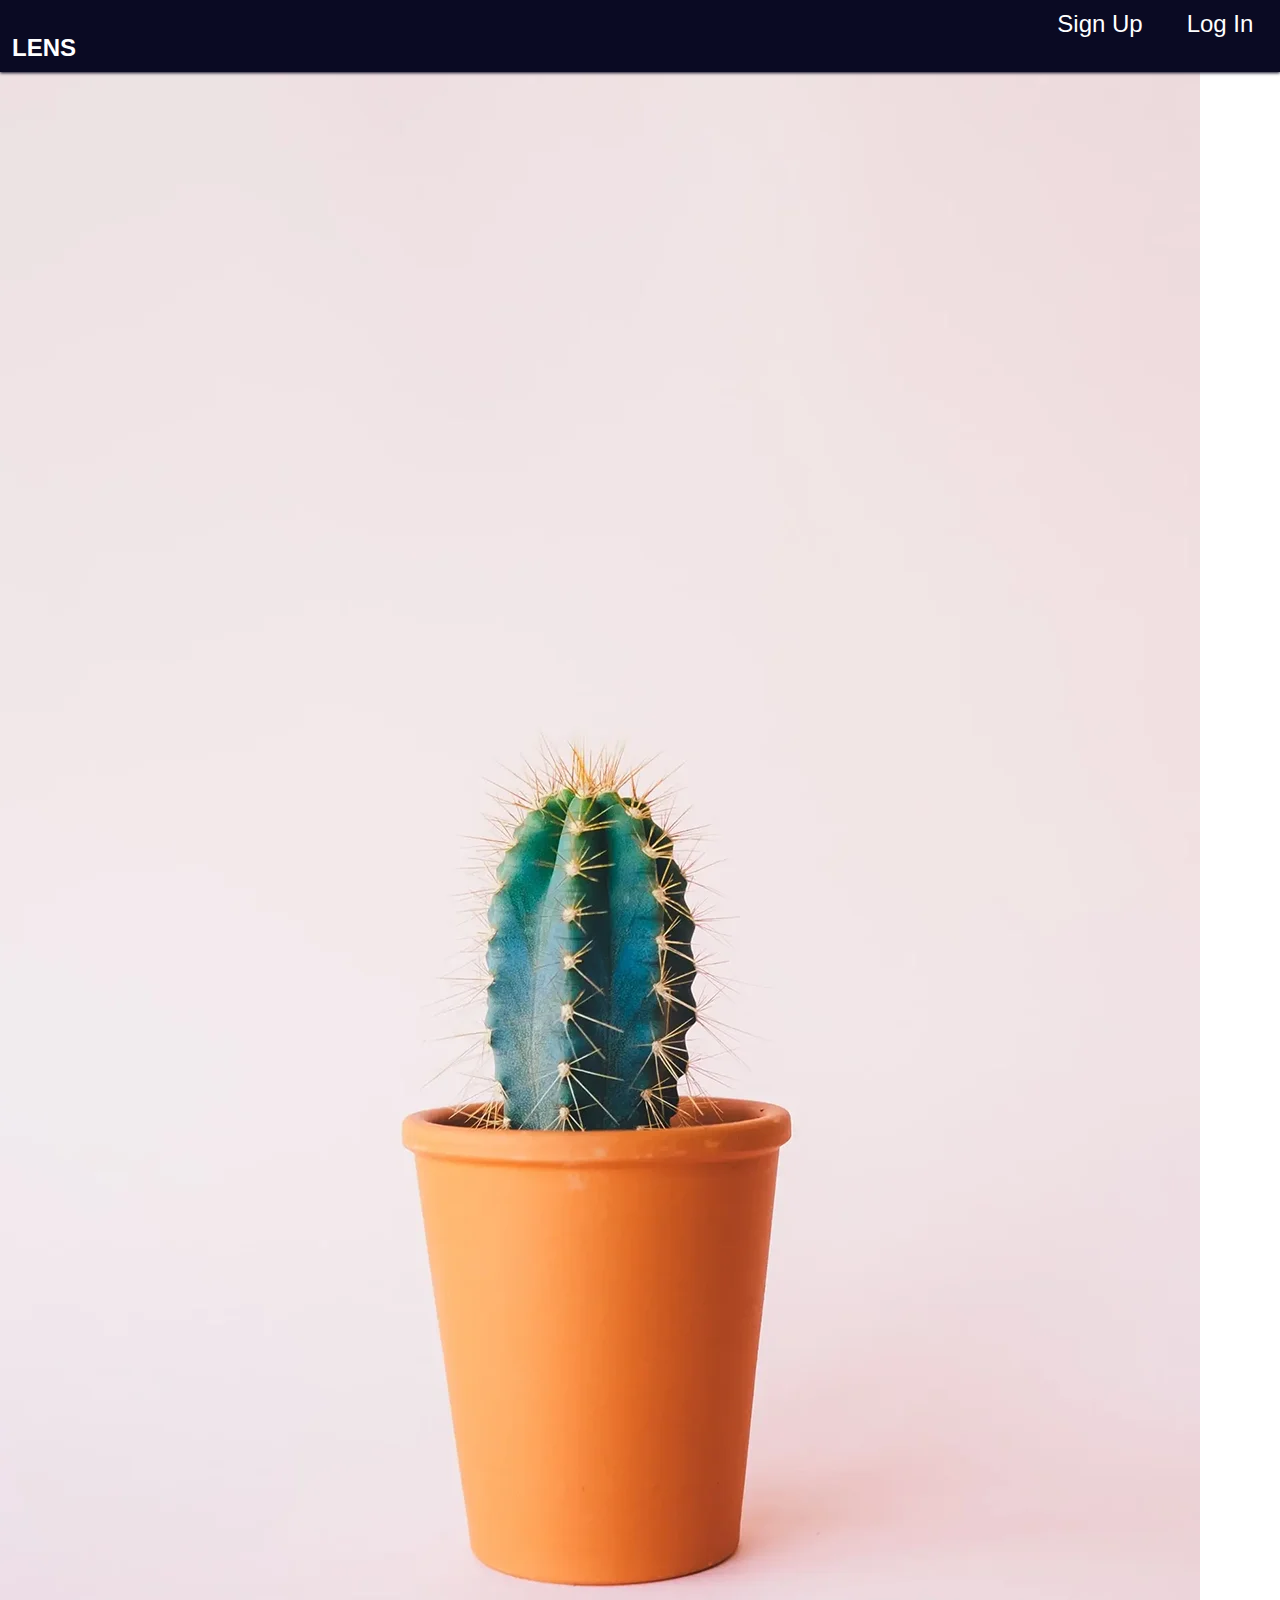
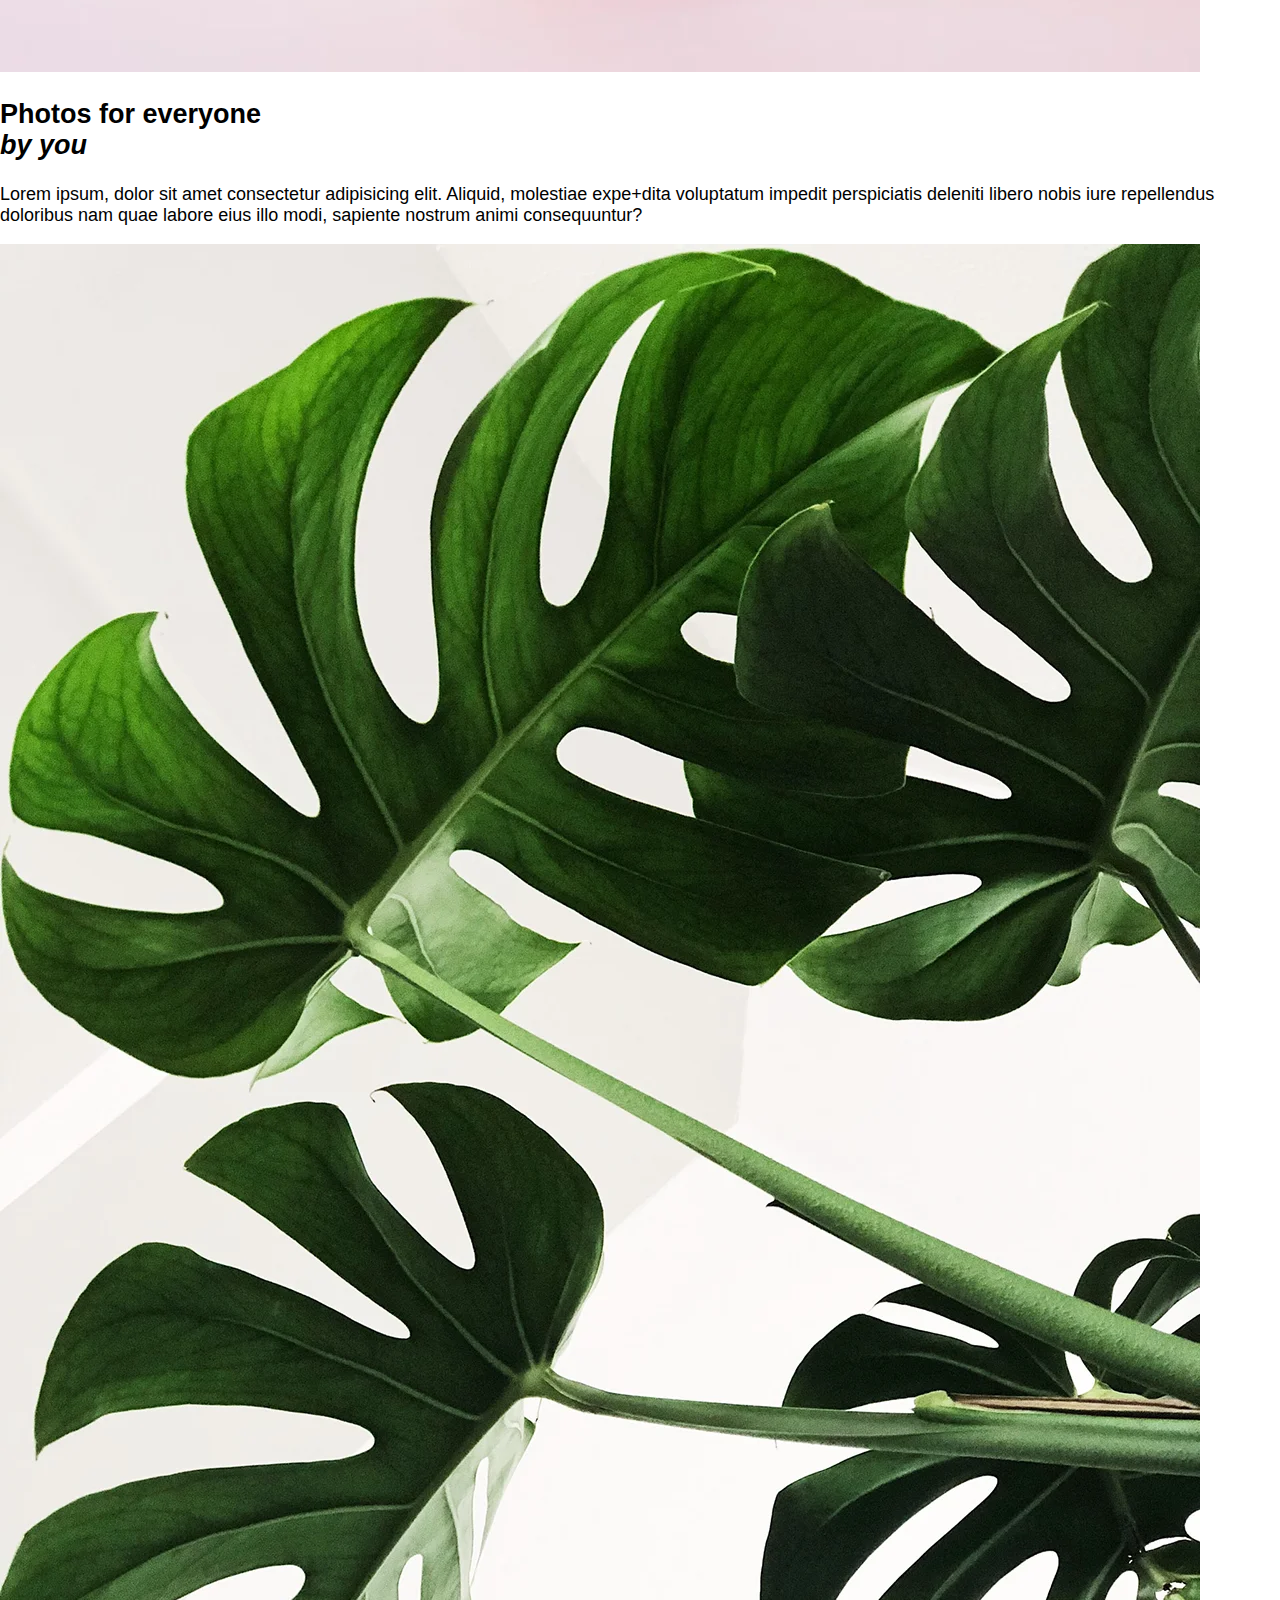
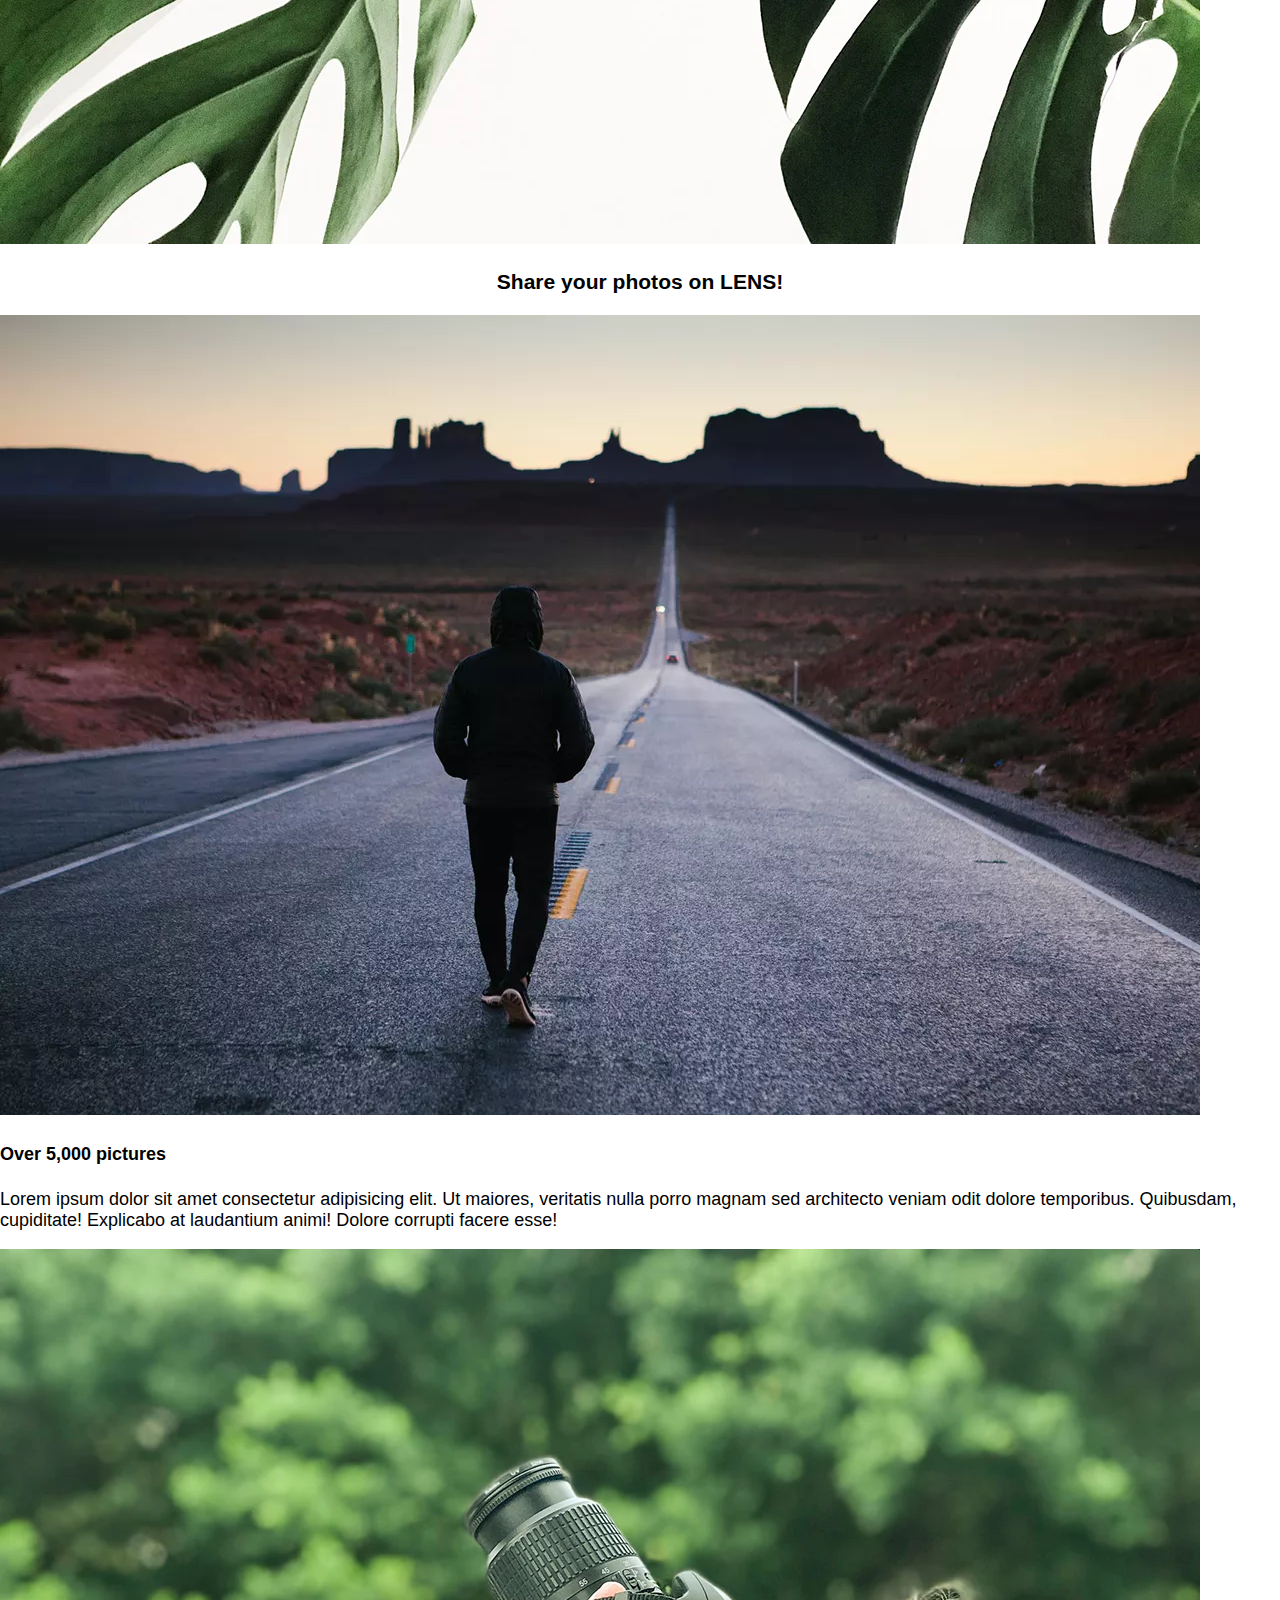
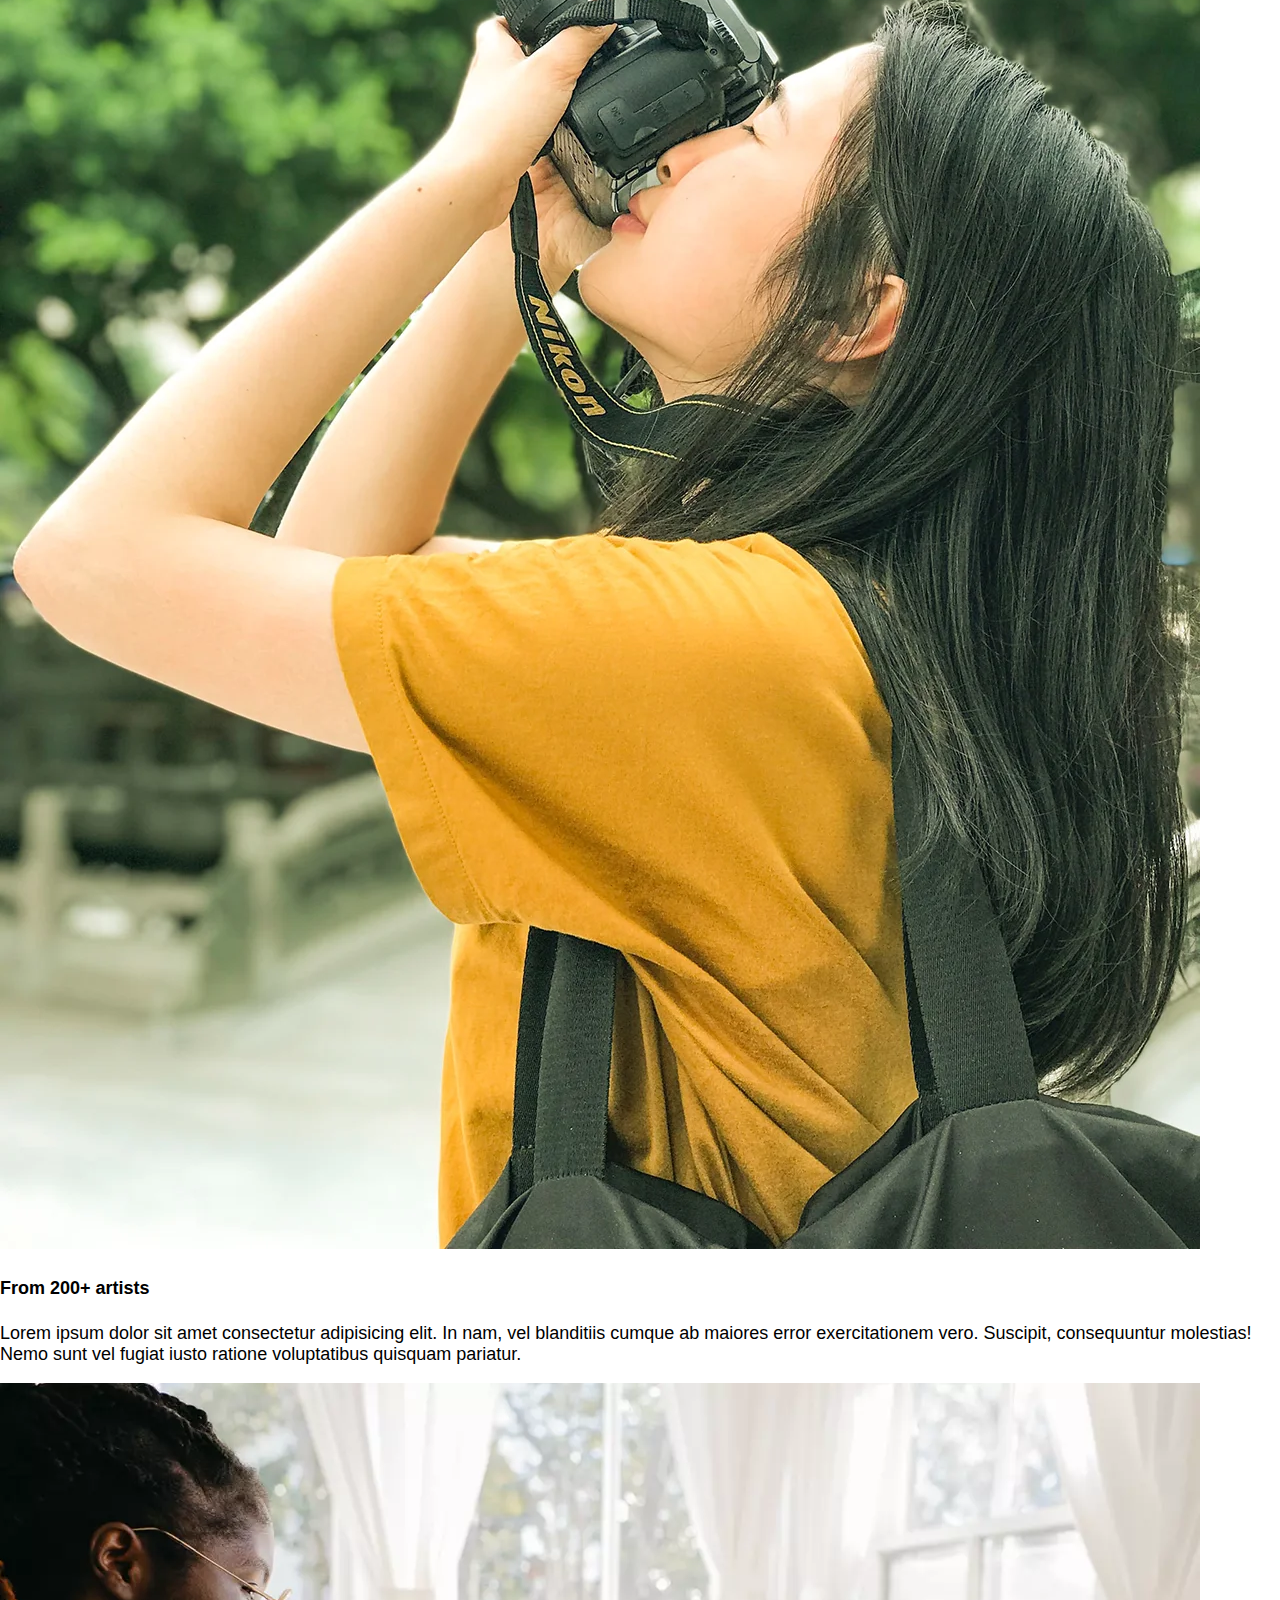
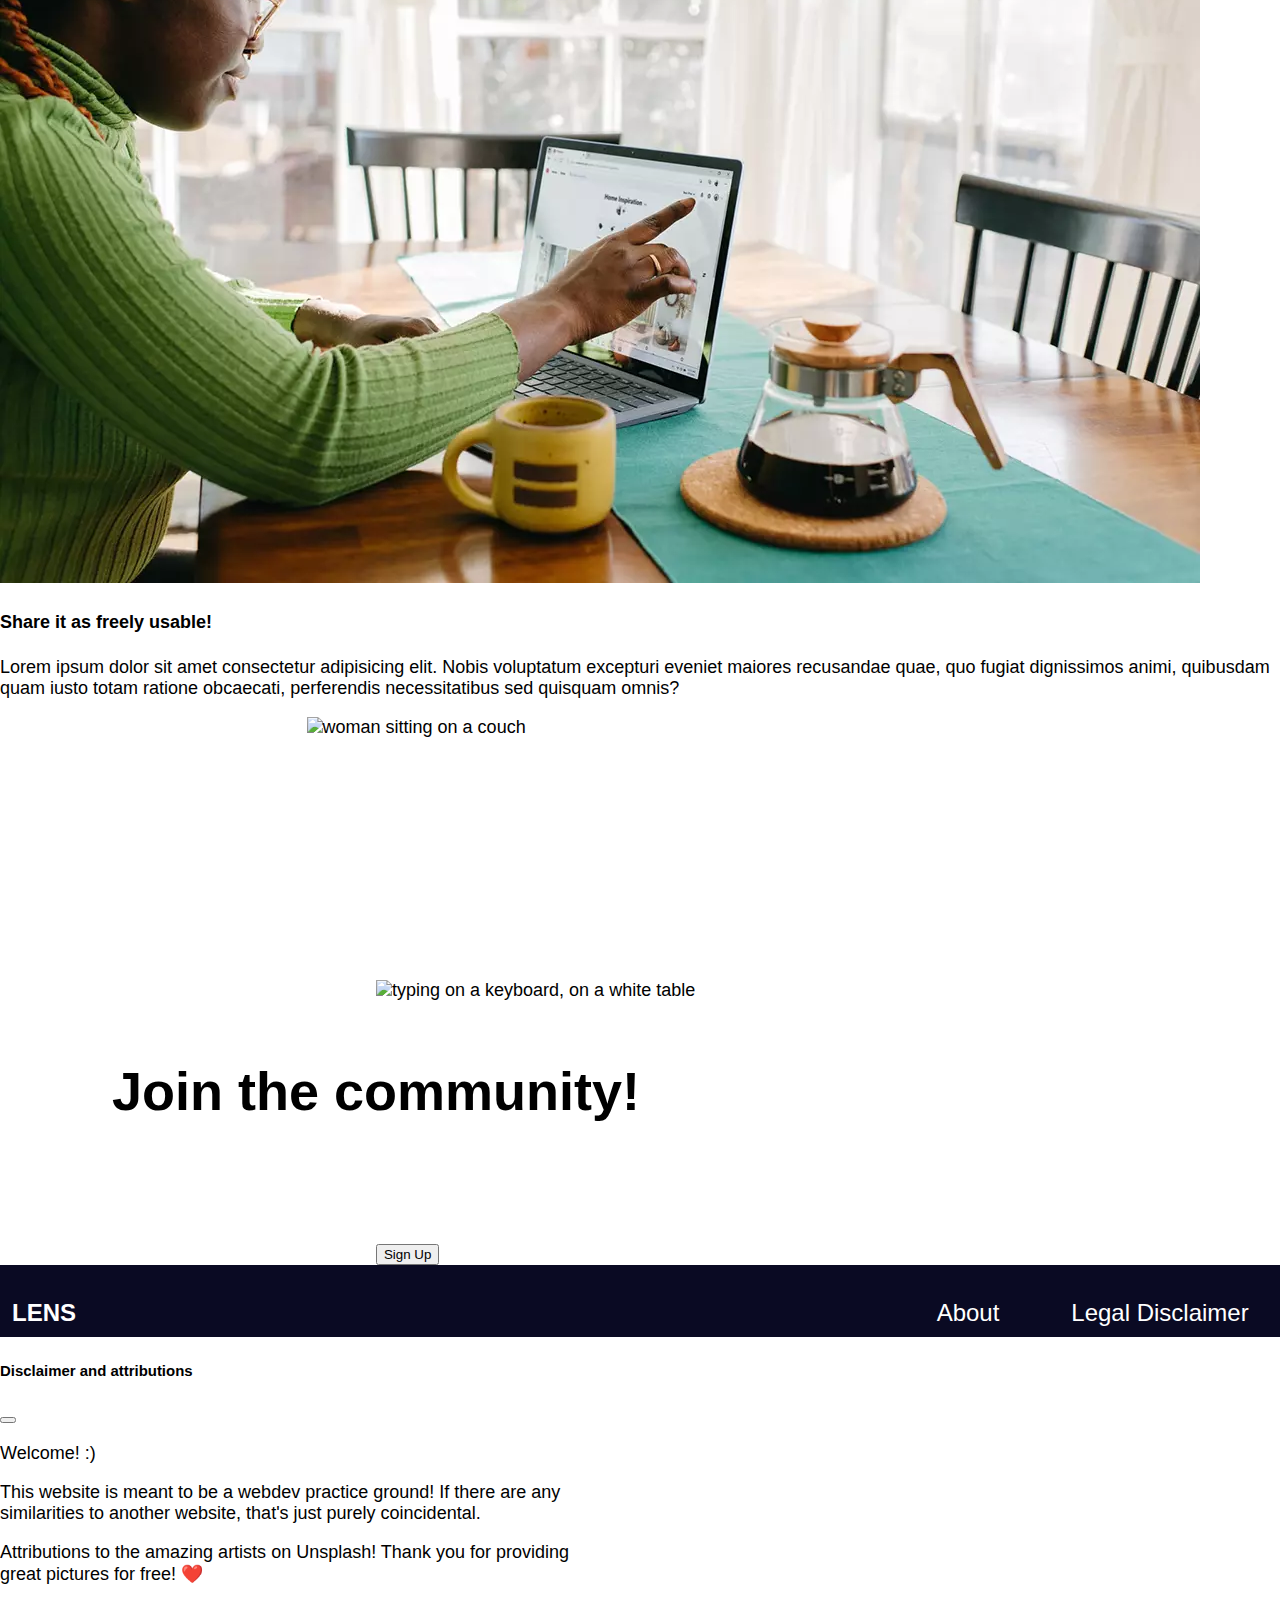
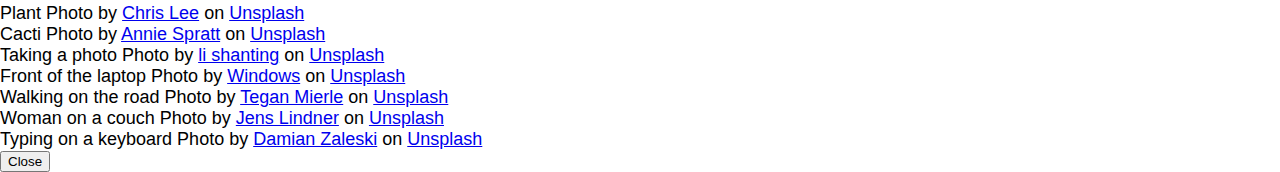
==== commit 51e560fc: "responsive changes" ====
--- a/about.html
+++ b/about.html
@@ -17,7 +17,7 @@
     <body id="about-body">
 
         <nav id="nav">
-            <ul class="nav-items">
+            <ul class="nav-items d-flex align-items-center">
                 <li>
                     <p id="nav-logo"><a href="index.html">LENS</a></p>
                 </li>
@@ -25,9 +25,9 @@
                     <a href="sign-up.html">Sign Up</a>
                 </li>
                 <li>
-                    <p>Log in</p>
+                    <a href="login.html">Log In</a>
                 </li>
-                <li>
+                <li id="profile-icon">
                     <p>Profile</p>
                 </li>
             </ul>
@@ -35,40 +35,40 @@
 
         <main id="main-content">
             <section>
-                <div class="row mt-5 me-0 justify-content-around">
-                    <div class="col-2">
+                <div class="about-intro row mt-5 me-0 justify-content-around align-items-center">
+                    <div class="col-xl-2 col-md-4 col-8">
                         <img class="img-fluid" src="assets/pictures/annie-spratt-fbAnIjhrOL4-unsplash.webp" alt="a cacti">
                     </div>
-                    <div class="col-5">
+                    <div class="about-intro-text col-xl-5 col-md-4 col-10">
                         <h2 class="mb-3 fw-bold">Photos for everyone<br><em>by you</em></h2>
                         <p>Lorem ipsum, dolor sit amet consectetur adipisicing elit. 
-                            Aliquid, molestiae expedita voluptatum impedit perspiciatis deleniti libero nobis iure repellendus doloribus 
+                            Aliquid, molestiae expe+dita voluptatum impedit perspiciatis deleniti libero nobis iure repellendus doloribus 
                             nam quae labore eius illo modi, sapiente nostrum animi consequuntur?</p>
                     </div>
-                    <div class="col-2">
-                        <img class="img-fluid" src="assets/pictures/chris-lee-70l1tDAI6rM-unsplash.webp" alt="huge green leaves in a room">
+                    <div class="col-xl-2 col-md-4">
+                        <img class="about-intro-plant img-fluid" src="assets/pictures/chris-lee-70l1tDAI6rM-unsplash.webp" alt="huge green leaves in a room">
                     </div>
                 </div>
             </section>
             
-            <h3 class="mt-5 mb-5 text-center fw-bold">Share your photos on LENS!</h3>
+            <h3 class="promo-header mt-5 mb-md-5 text-center fw-bold">Share your photos on LENS!</h3>
             
             <section>
-                <div class="row mt-5 me-0 justify-content-evenly">
-                    <div class="col-3">
-                        <img class="img-fluid mb-3" src="assets/pictures/tegan-mierle-ioyEITUD2G8-unsplash.webp" alt="person walking on a long road">
+                <div class="row me-0 justify-content-evenly">
+                    <div class="col-10 col-md-3">
+                        <img class="img-fluid mb-3 mt-5" src="assets/pictures/tegan-mierle-ioyEITUD2G8-unsplash.webp" alt="person walking on a long road">
                         <h4 class="fw-bold">Over 5,000 pictures</h4>
                         <p>Lorem ipsum dolor sit amet consectetur adipisicing elit. Ut maiores, veritatis nulla porro magnam sed architecto veniam odit dolore temporibus. 
                             Quibusdam, cupiditate! Explicabo at laudantium animi! Dolore corrupti facere esse!</p>
                     </div>
-                    <div class="col-3">
-                        <img class="img-fluid mb-3" src="assets/pictures/li-shanting-AGy0SxTzqr8-unsplash.webp" alt="a woman taking a photo">
+                    <div class="col-10 col-md-3">
+                        <img class="img-fluid mb-3 mt-5" src="assets/pictures/li-shanting-AGy0SxTzqr8-unsplash.webp" alt="a woman taking a photo">
                         <h4 class="fw-bold">From 200+ artists</h4>
                         <p>Lorem ipsum dolor sit amet consectetur adipisicing elit. In nam, vel blanditiis cumque ab maiores error exercitationem vero. 
                             Suscipit, consequuntur molestias! Nemo sunt vel fugiat iusto ratione voluptatibus quisquam pariatur.</p>
                     </div>
-                    <div class="col-3">
-                        <img class="img-fluid mb-3" src="assets/pictures/windows-Y2ravKRtQZ0-unsplash.webp" alt="woman using a laptop">
+                    <div class="col-10 col-md-3">
+                        <img class="img-fluid mb-3 mt-5" src="assets/pictures/windows-Y2ravKRtQZ0-unsplash.webp" alt="woman using a laptop">
                         <h4 class="fw-bold">Share it as freely usable!</h4>
                         <p>Lorem ipsum dolor sit amet consectetur adipisicing elit. Nobis voluptatum excepturi eveniet maiores recusandae quae, 
                             quo fugiat dignissimos animi, quibusdam quam iusto totam ratione obcaecati, perferendis necessitatibus sed quisquam omnis?</p>
@@ -78,16 +78,16 @@
             
             <section>
                 <div class="row mt-5 mb-5 me-0 justify-content-center position-relative">
-                    <div class="col-8">
+                    <div class="col-11 col-md-9">
                         <img class="img-fluid" src="assets/pictures/jens-lindner-4i7-mcM7xSY-unsplash.jpg" alt="woman sitting on a couch">
-                        <h5 class="free-join-heading position-absolute mt-5 ms-5">It's absolutely free to join!</h5>
+                        <h5 class="free-join-heading position-absolute mt-2 mt-lg-5 ms-2 ms-lg-5">It's absolutely free to join!</h5>
                     </div>
                 </div>
             </section>
 
             <section>
                 <div class="row mt-5 mb-5 me-0 justify-content-center position-relative">
-                    <div class="col-8">
+                    <div class="col-11 col-md-9">
                         <img class="img-fluid" src="assets/pictures/damian-zaleski-RYyr-k3Ysqg-unsplash.jpg" alt="typing on a keyboard, on a white table">
                         <h5 class="sign-up-heading ms-5 mb-5 position-absolute text-center">Join the community!</h5>
                         <a class="sign-up-button ms-5 mt-5 position-absolute href="signup.html"><button type="button" class="btn btn-dark btn-lg">Sign Up</button></a>
--- a/style.css
+++ b/style.css
@@ -9,13 +9,19 @@
 
 body {
     background-image: url("assets/pictures/samuel-ferrara-1527pjeb6jg-unsplash.webp");
+    background-size: cover;
 }
 
 #sign-up-body {
     background-image: url("assets/pictures/kazuend-19SC2oaVZW0-unsplash.jpg");
+    background-size: cover;
 }
 
 #main-content {
+    display: flex;
+    flex-direction: column;
+    align-items: center;
+    justify-content: center;
     flex: 1 0 auto;
 }
 
@@ -33,6 +39,8 @@
 #about-body {
     background-image: none;
 }
+
+/***** NAV *****/
 
 .nav-items, .footer-items {
     margin: 0;
@@ -70,6 +78,8 @@
     max-width: 5em;
 }
 
+/***** FOOTER *****/
+
 .footer-items li:not(:first-child) {
     justify-content: center;
 }
@@ -86,18 +96,9 @@
     margin-bottom: auto;
 }
 
-/* #footer-legal:hover, #footer-about:hover, #nav-logo:hover {
-    cursor: pointer;
-} */
-
 .modal-dialog {
     max-width: 600px;
 }
-
-/* .modal-body a {
-    text-decoration: initial;
-    color: #89c4f0;
-} */
 
 .text-middle {
     color: white;
@@ -116,7 +117,6 @@
     color: white;
     font-size: 3em;
     font-weight: 800;
-    /* -webkit-text-stroke: 2px black; */
 }
 
 .sign-up-heading {
@@ -132,4 +132,89 @@
     top: 55%;
     left: 50%;
     transform: translate(-50%, -50%);
+}
+
+.sign-up-area, .login-area {
+    background-color: white;
+    border: 1px solid black;
+    border-radius: 20px;
+}
+
+#profile-icon {
+    display: none;
+}
+
+.form-title {
+    text-align: center;
+}
+
+@media screen and (max-width: 576px) {
+    #footer-legal, #footer-about {
+        font-size: 20px;
+        margin-bottom: 0;
+    }
+    .free-join-heading {
+        font-size: 1.5em;
+        top:0;
+    }
+    .sign-up-heading {
+        font-size: 1.5em;
+        top: 35%;
+        left: 40%;
+    }
+    .sign-up-button {
+        left: 40%;
+        top: 45%;
+    }
+}
+
+@media screen and (max-width: 768px) {
+    .about-intro {
+        flex-direction: column-reverse;
+    }
+    .about-intro-text {
+        order: 1;
+    }
+    .about-intro:first-child {
+        order: 2;
+    }
+    .about-intro-plant {
+        order: 3;
+        display: none;
+    }
+    .promo-header {
+        margin-bottom: 0;
+    }
+    .free-join-heading {
+        font-size: 2em;
+        top:0;
+    }
+    .sign-up-heading {
+        font-size: 2em;
+        top: 35%;
+        left: 45%;
+    }
+    .sign-up-button {
+        left: 45%;
+        top: 45%;
+    }
+    .side-pictures {
+        display: none;
+    }
+}
+
+@media screen and (max-width: 1200px) {
+    .free-join-heading {
+        font-size: 2em;
+        top:0;
+    }
+    .sign-up-heading {
+        font-size: 2em;
+        top: 35%;
+        left: 45%;
+    }
+    .sign-up-button {
+        left: 45%;
+        top: 45%;
+    }
 }